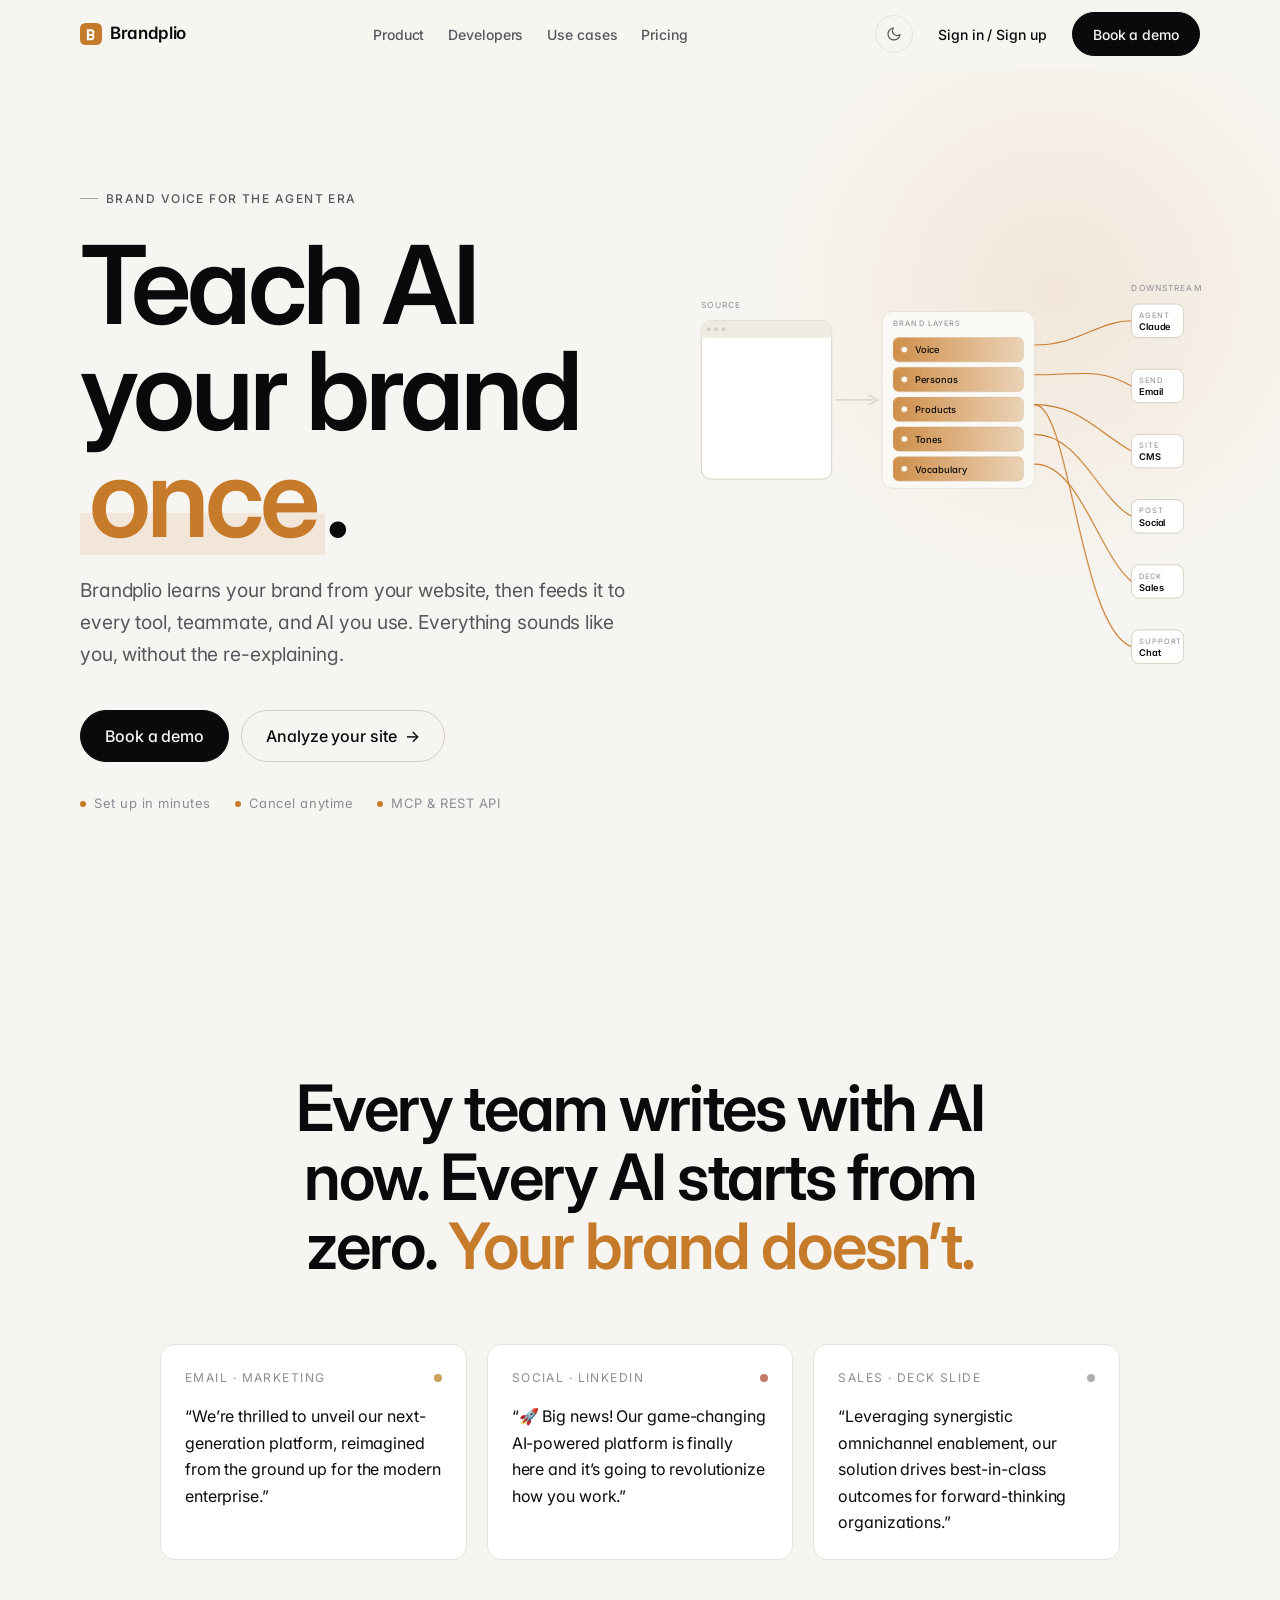
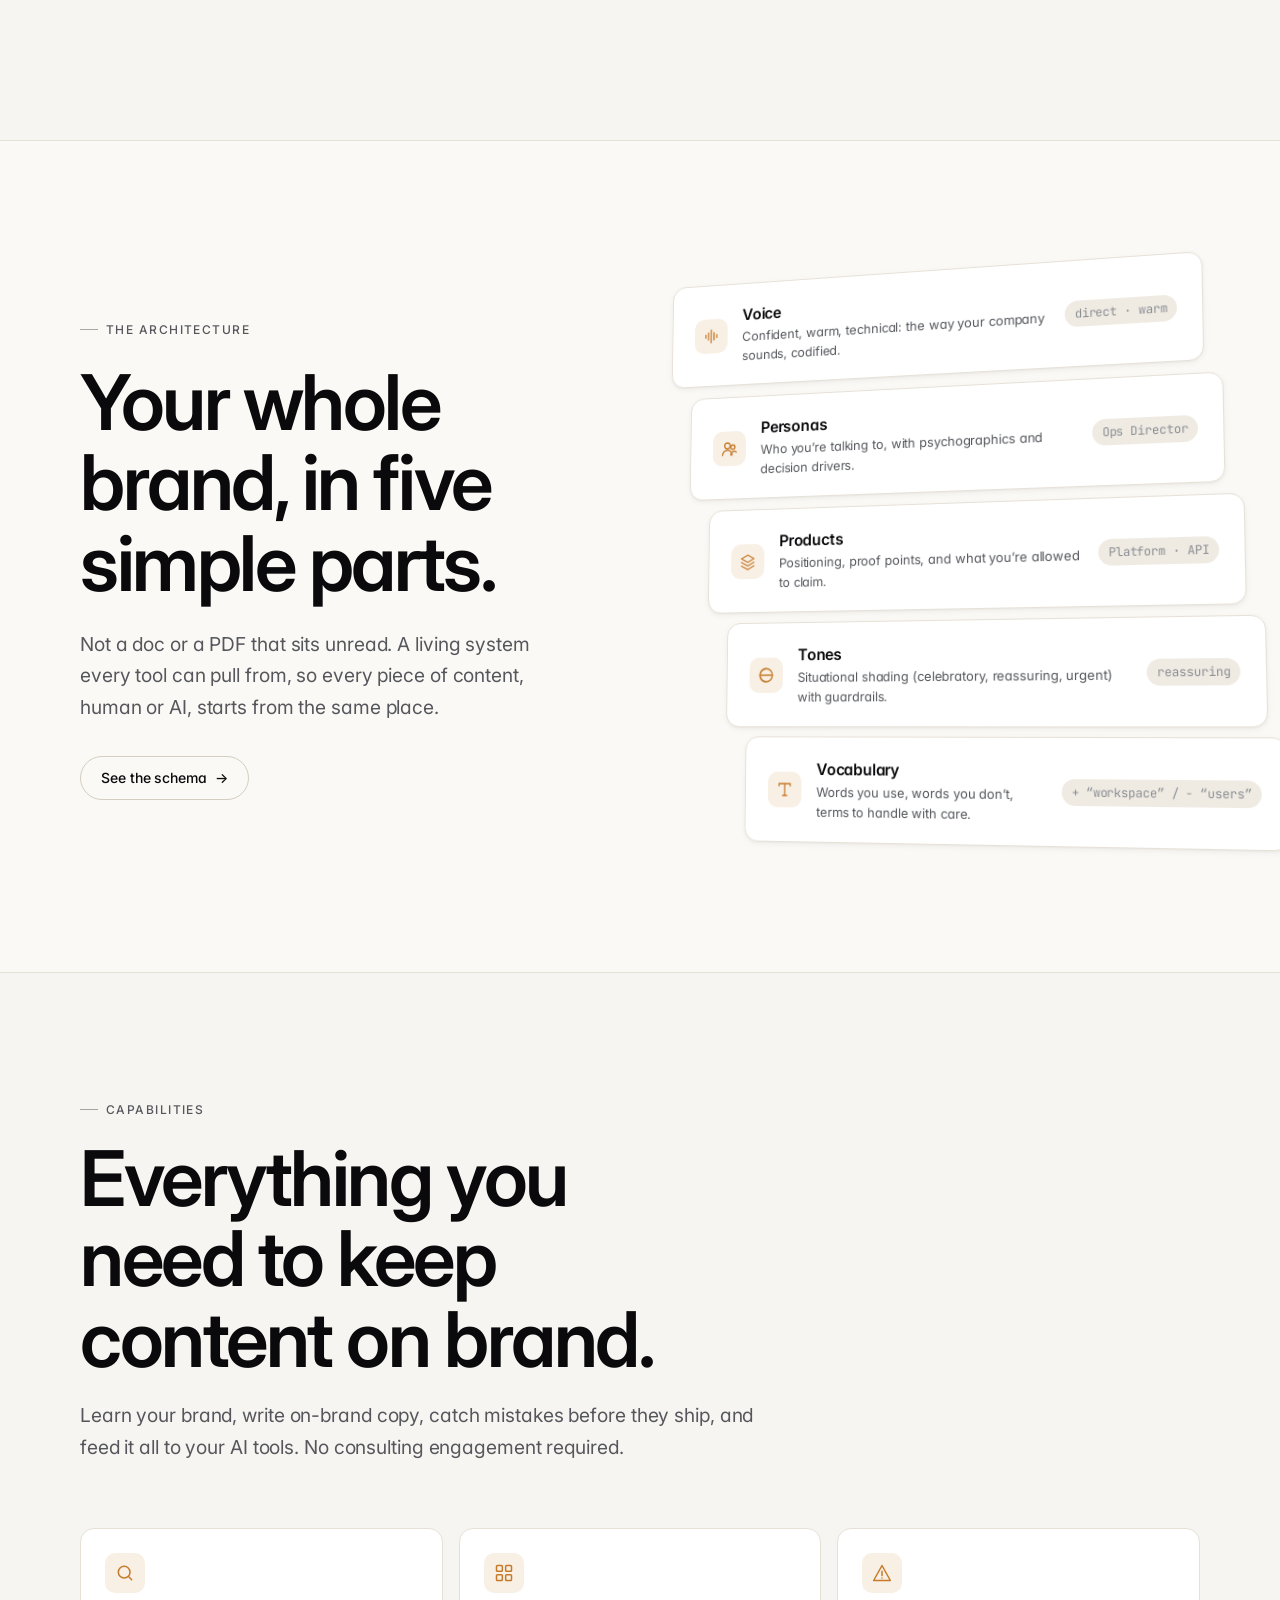
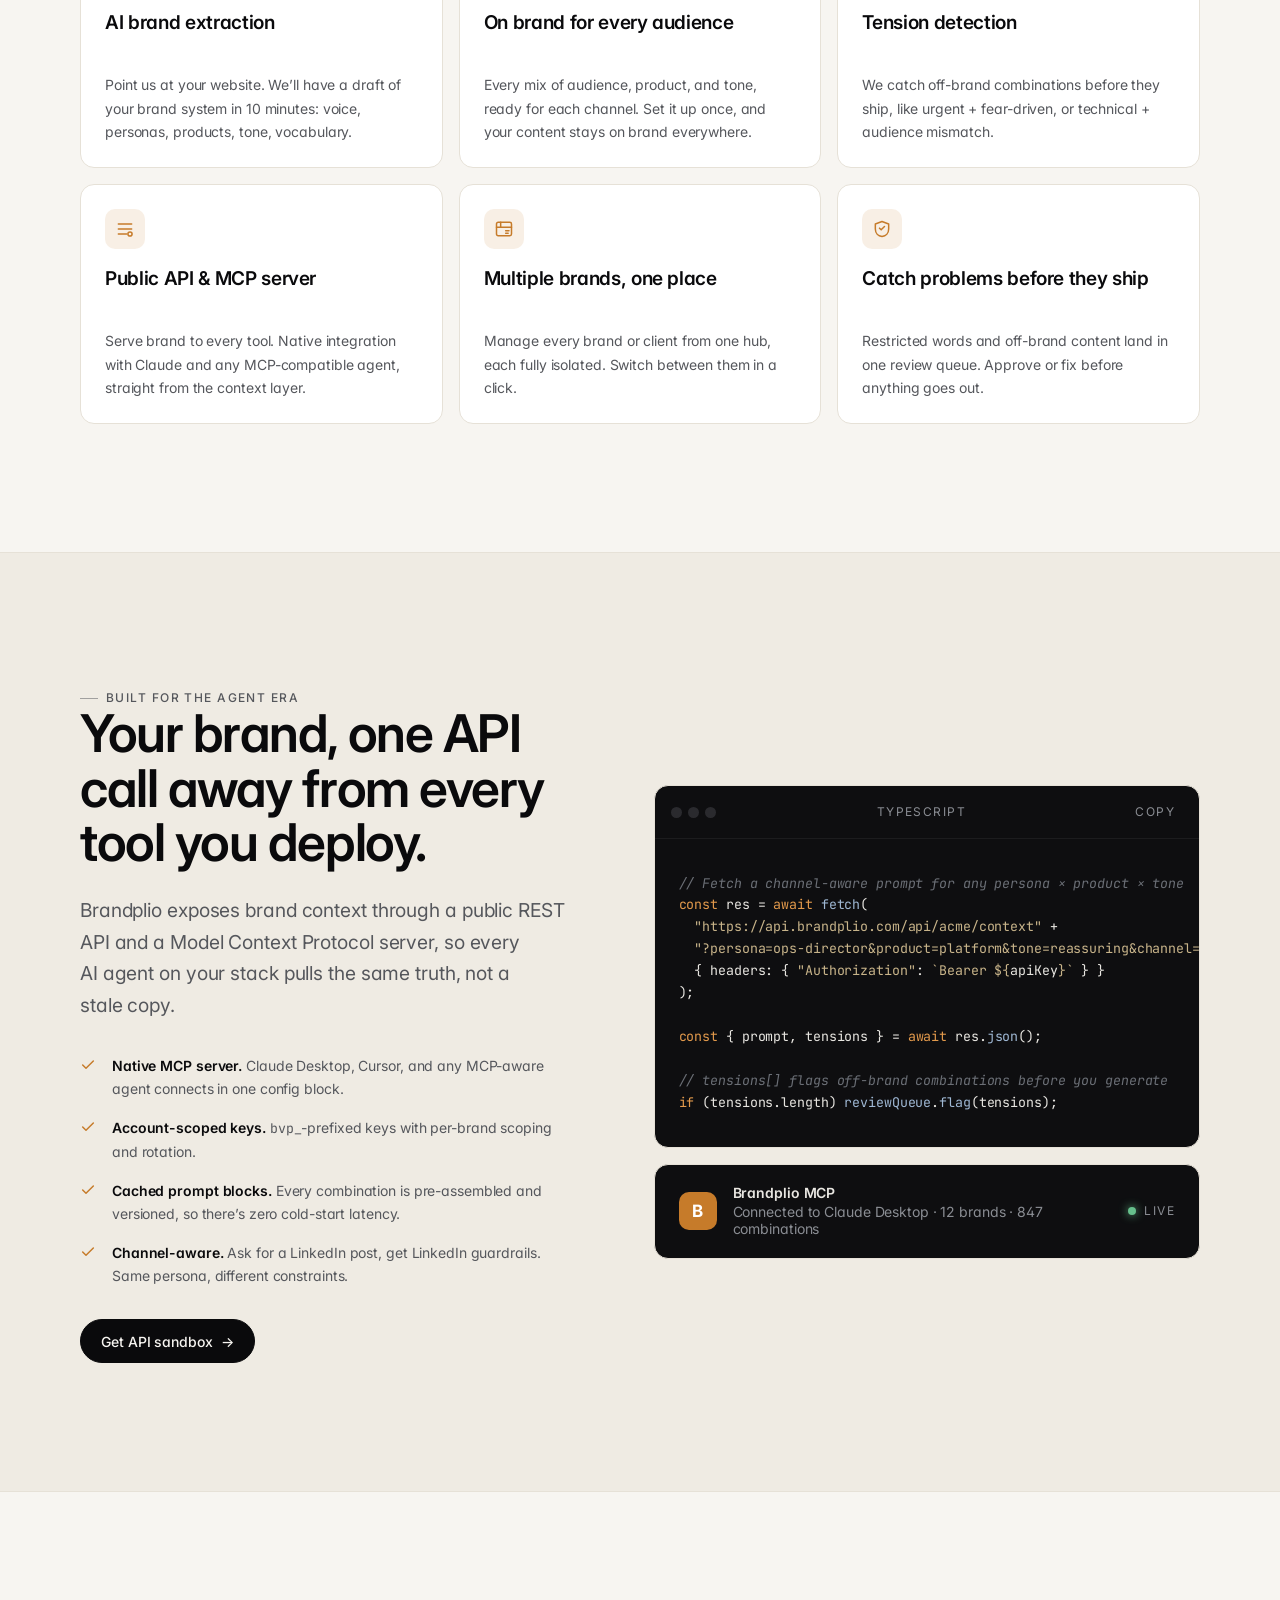
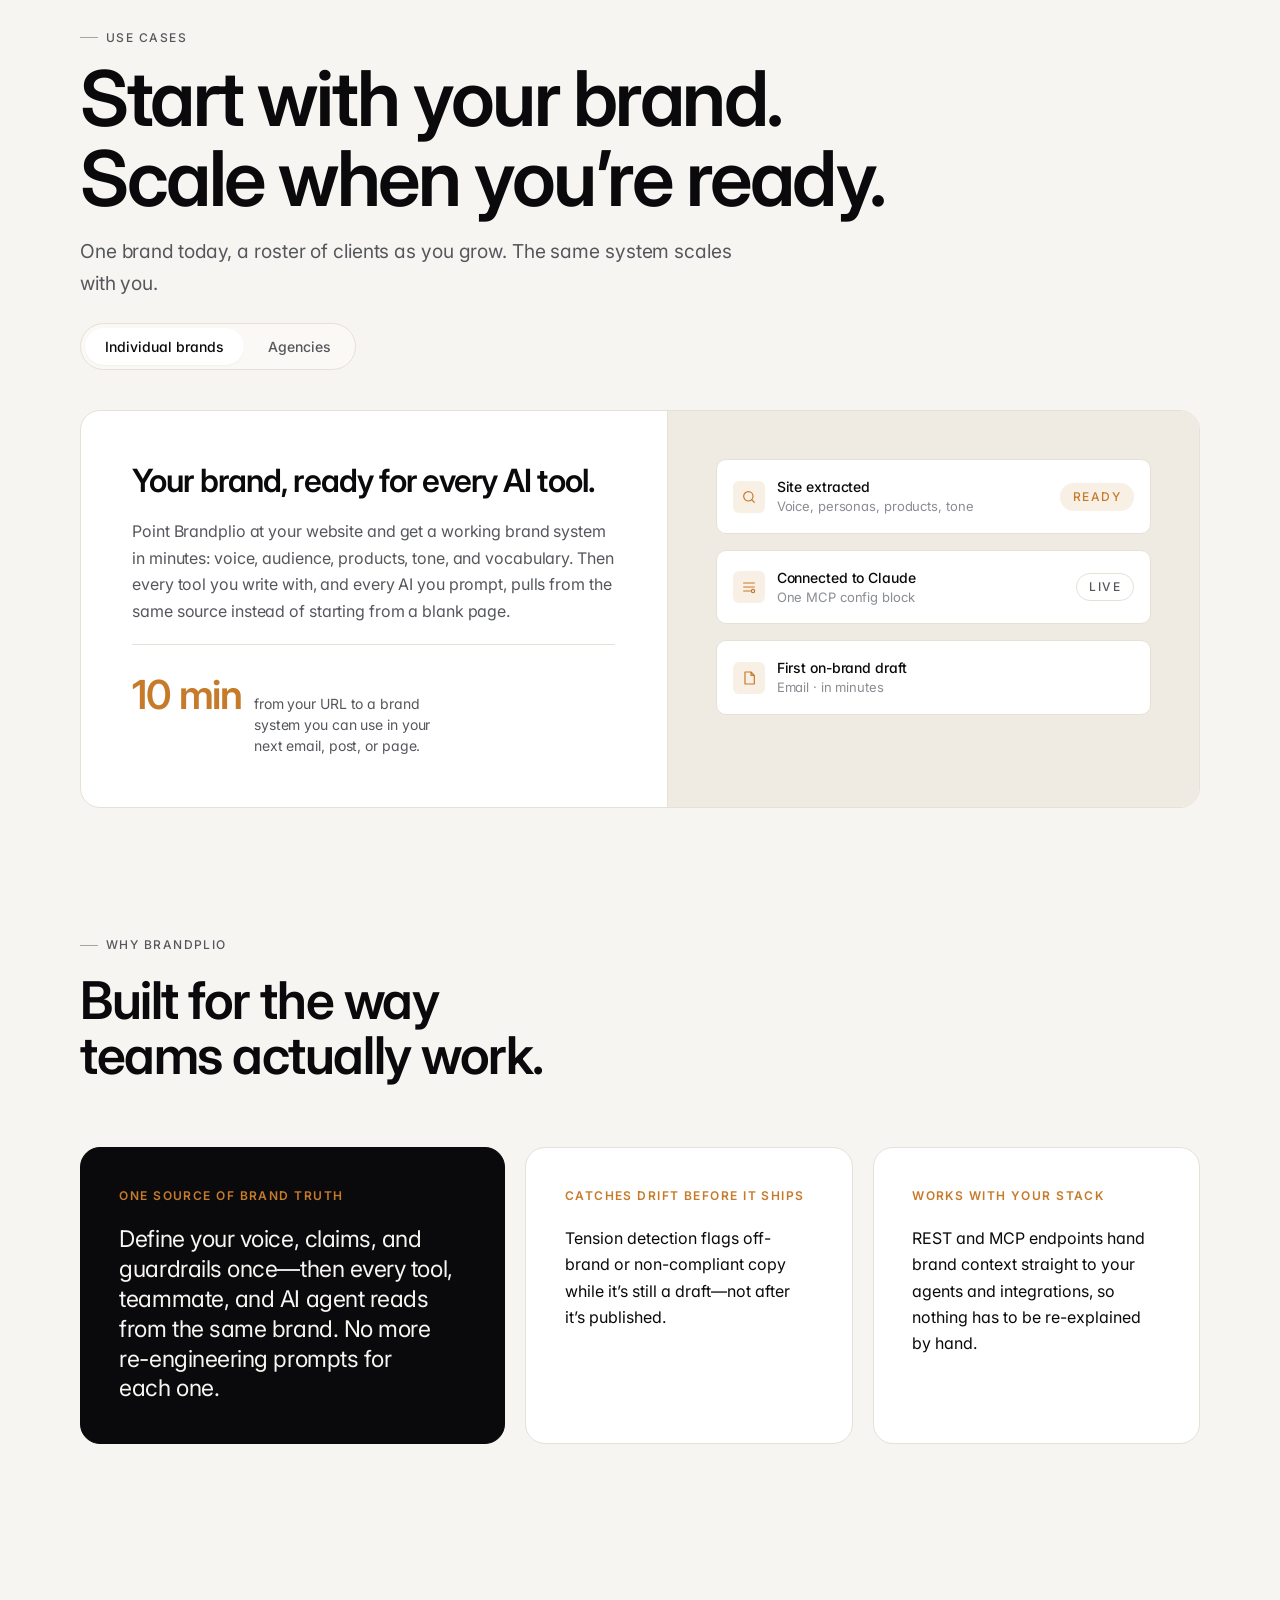
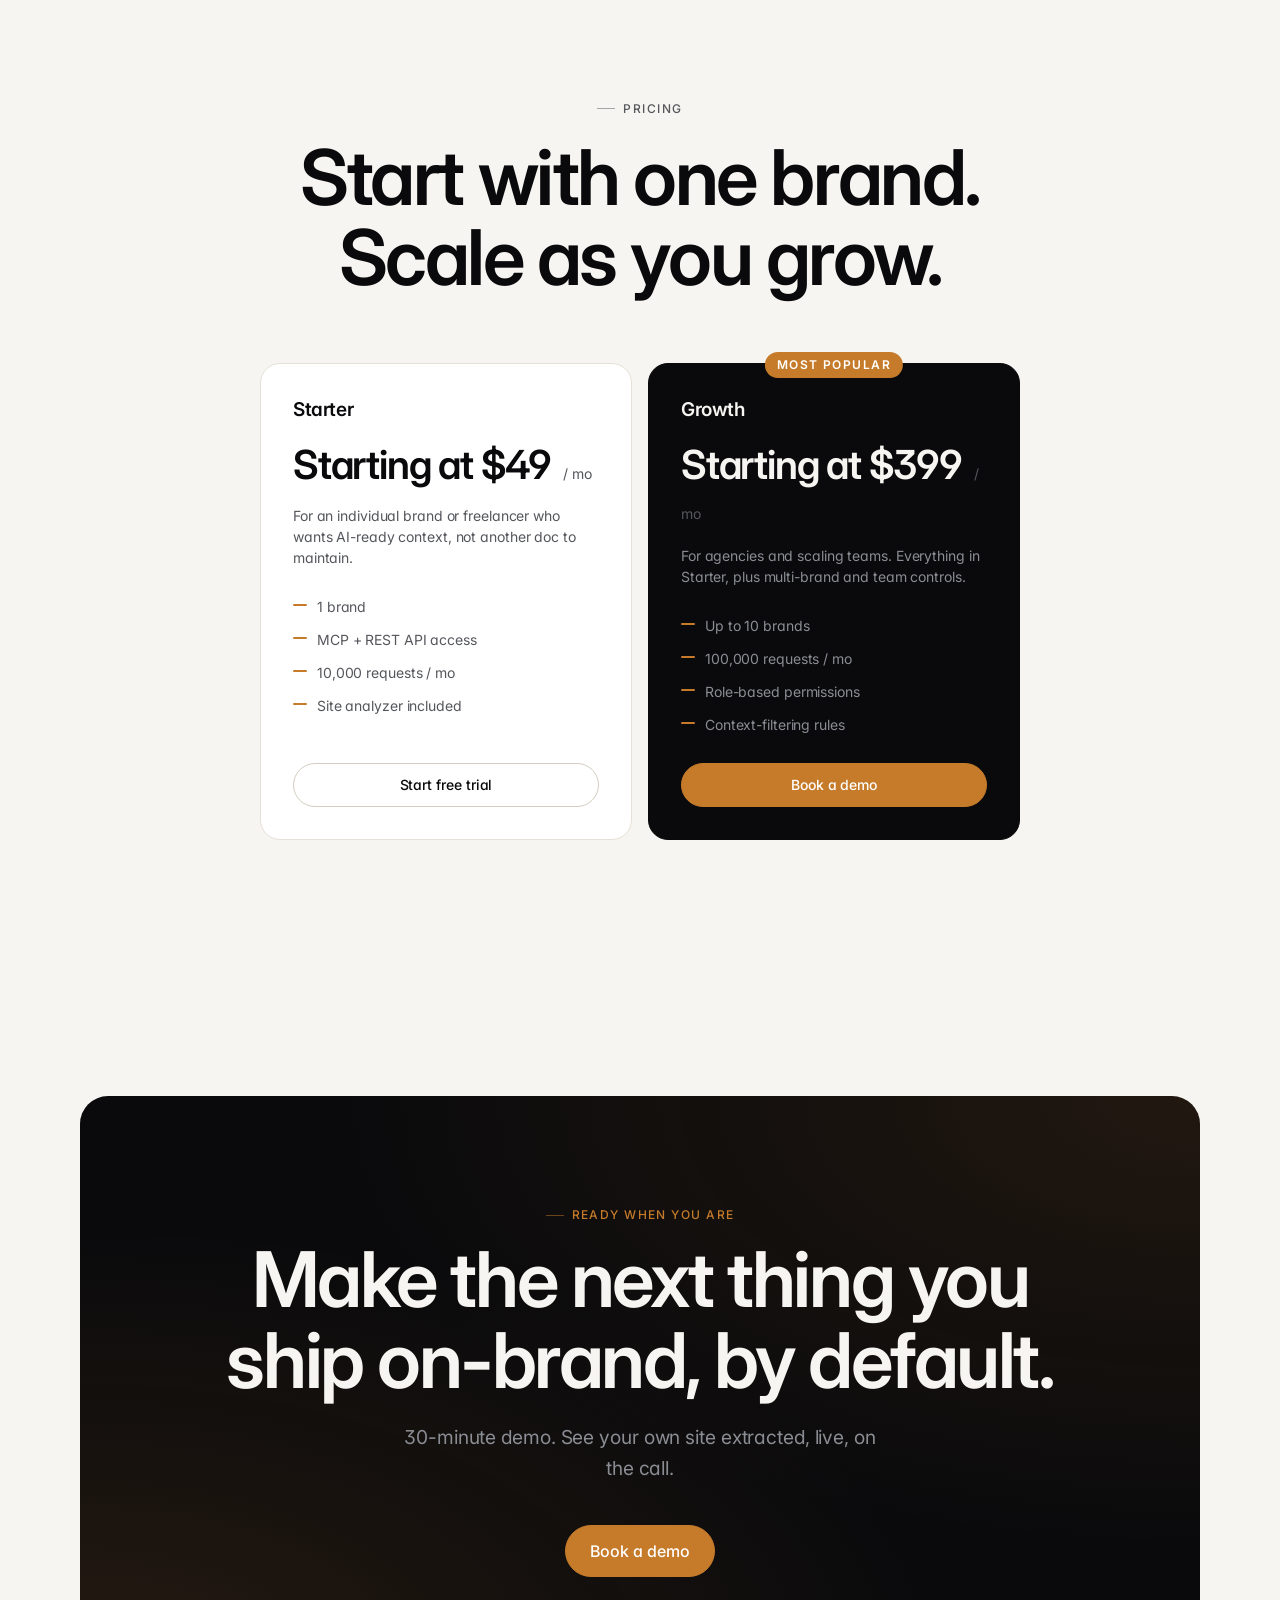
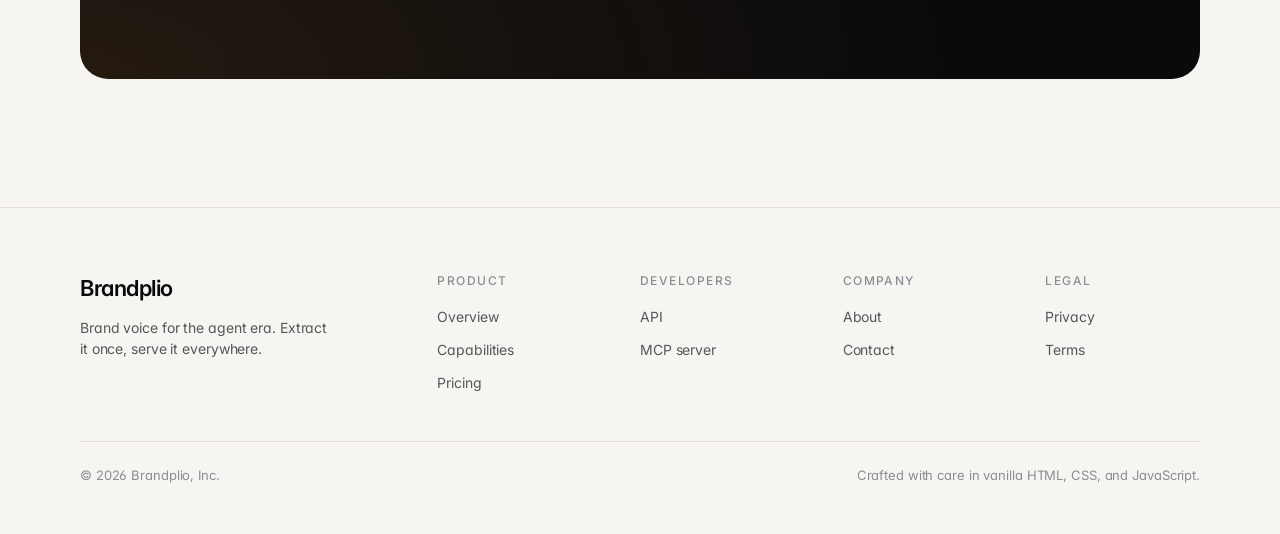
==== index.html @ ced72baa "Remove fabricated "Trusted by" logo section No real customers to show yet; drop the placeholder logo" ====
<!doctype html>
<html lang="en">
<head>
<meta charset="utf-8" />
<meta name="viewport" content="width=device-width, initial-scale=1, viewport-fit=cover" />
<meta name="color-scheme" content="light dark" />
<title>Brandplio: Teach AI your brand once.</title>
<meta name="description" content="Brandplio learns your brand from your website, then gives every tool and AI what it needs to write like you." />
<meta property="og:title" content="Brandplio: Teach AI your brand once" />
<meta property="og:description" content="Brandplio learns your brand from your website, then feeds it to every tool, teammate, and AI you use, so everything sounds like you." />
<meta property="og:type" content="website" />
<meta property="og:url" content="https://brandplio.com/" />
<meta name="twitter:card" content="summary_large_image" />
<link rel="canonical" href="https://brandplio.com/" />

<!-- Theme bootstrap — runs before first paint to avoid flash -->
<script>
  (function () {
    try {
      var t = localStorage.getItem('bp:theme');
      if (t === 'dark' || t === 'light') document.documentElement.setAttribute('data-theme', t);
    } catch (e) {}
  })();
</script>

<!-- Fonts: Inter + Inter Display + JetBrains Mono -->
<link rel="preconnect" href="https://fonts.googleapis.com" />
<link rel="preconnect" href="https://fonts.gstatic.com" crossorigin />
<link rel="stylesheet" href="https://fonts.googleapis.com/css2?family=Inter:wght@400;500;600;700&family=JetBrains+Mono:wght@400;500&display=swap" />

<link rel="stylesheet" href="styles/tokens.css" />
<link rel="stylesheet" href="styles/base.css" />
<link rel="stylesheet" href="styles/components.css" />
<link rel="stylesheet" href="styles/home.css" />

<link rel="icon" type="image/svg+xml" href="data:image/svg+xml,%3Csvg xmlns='http://www.w3.org/2000/svg' viewBox='0 0 32 32'%3E%3Crect width='32' height='32' rx='8' fill='%23C67B2A'/%3E%3Cpath d='M10 9h6.5a4.5 4.5 0 0 1 3.2 7.7A5 5 0 0 1 17 25H10V9zm3 3v4h3.2a2 2 0 1 0 0-4H13zm0 7v3h3.8a1.5 1.5 0 1 0 0-3H13z' fill='%230A0A0C'/%3E%3C/svg%3E" />
</head>

<body>

<!-- ============================= NAV ============================= -->
<header class="nav" id="nav">
  <div class="container nav__inner">
    <a href="/" class="nav__brand" aria-label="Brandplio home">
      <svg class="nav__brand-mark" viewBox="0 0 32 32" aria-hidden="true">
        <style>.bp-m-bg{fill:var(--color-accent)}.bp-m-fg{fill:var(--color-ink-on-accent)}</style>
        <rect class="bp-m-bg" width="32" height="32" rx="8" />
        <path class="bp-m-fg" d="M10 9h6.5a4.5 4.5 0 0 1 3.2 7.7A5 5 0 0 1 17 25H10V9zm3 3v4h3.2a2 2 0 1 0 0-4H13zm0 7v3h3.8a1.5 1.5 0 1 0 0-3H13z"/>
      </svg>
      Brandplio
    </a>

    <nav class="nav__links" aria-label="Primary">
      <a href="product/" class="nav__link">Product</a>
      <a href="developers/" class="nav__link">Developers</a>
      <a href="#use-cases" class="nav__link">Use cases</a>
      <a href="#pricing" class="nav__link">Pricing</a>
    </nav>

    <div class="nav__actions">
      <button class="nav__theme" type="button" id="theme-toggle" aria-label="Toggle color theme" title="Toggle theme">
        <svg class="icon-moon" viewBox="0 0 24 24" fill="none" stroke="currentColor" stroke-width="1.8" stroke-linecap="round" stroke-linejoin="round" aria-hidden="true"><path d="M21 12.8A9 9 0 1 1 11.2 3a7 7 0 0 0 9.8 9.8Z"/></svg>
        <svg class="icon-sun" viewBox="0 0 24 24" fill="none" stroke="currentColor" stroke-width="1.8" stroke-linecap="round" stroke-linejoin="round" aria-hidden="true"><circle cx="12" cy="12" r="4"/><path d="M12 2v2M12 20v2M4.93 4.93l1.41 1.41M17.66 17.66l1.41 1.41M2 12h2M20 12h2M4.93 19.07l1.41-1.41M17.66 6.34l1.41-1.41"/></svg>
      </button>
      <a href="https://app.brandplio.com/" class="btn btn--plain" target="_blank" rel="noopener">Sign in / Sign up</a>
      <a href="#demo" class="btn btn--primary">Book a demo</a>
    </div>
  </div>
</header>

<main>

  <!-- ============================= HERO ============================= -->
  <section class="hero">
    <div class="container hero__grid">
      <div class="hero__copy">
        <span class="eyebrow hero__eyebrow">Brand voice for the agent era</span>

        <h1 class="display-xl hero__headline">
          Teach AI your brand <em>once</em>.
        </h1>

        <p class="lede hero__sub">
          Brandplio learns your brand from your website, then feeds it to every
          tool, teammate, and AI you use. Everything sounds like you, without
          the re-explaining.
        </p>

        <div class="hero__actions">
          <a href="#demo" class="btn btn--primary btn--lg">Book a demo</a>
          <a href="#analyze" class="btn btn--ghost btn--lg">
            Analyze your site
            <span class="btn__arrow" aria-hidden="true">→</span>
          </a>
        </div>

        <div class="hero__assurance" role="list">
          <span role="listitem">Set up in minutes</span>
          <span role="listitem">Cancel anytime</span>
          <span role="listitem">MCP &amp; REST API</span>
        </div>
      </div>

      <div class="hero__visual" aria-hidden="true">
        <!-- Hero diagram: site scan → five layers → fan-out to tools -->
        <svg class="hero-diagram" viewBox="0 0 560 560" role="img" aria-label="Animated diagram: Brandplio scans a website, fills five brand layers, and serves them to downstream tools">
          <style>
            .hd-frame       { fill: var(--color-bg-elevated); stroke: var(--color-border-strong); stroke-width: 1; }
            .hd-chrome      { fill: var(--color-surface-sunken); }
            .hd-chrome-dot  { fill: var(--color-border-strong); }
            .hd-head        { fill: var(--color-ink); }
            .hd-line        { fill: var(--color-ink-muted); }
            .hd-hero        { fill: var(--color-surface-sunken); }
            .hd-btn         { fill: var(--color-accent); }
            .hd-btn-alt     { fill: none; stroke: var(--color-ink-muted); stroke-width: 1; }
            .hd-arrow       { stroke: var(--color-border-strong); stroke-width: 1.2; fill: none; }
            .hd-stack-bg    { fill: var(--color-surface); stroke: var(--color-border); stroke-width: 1; }
            .hd-label       { fill: var(--color-ink-subtle); font-family: var(--font-body); font-size: 8px; letter-spacing: 1.2px; text-transform: uppercase; }
            .hd-label-lg    { fill: var(--color-ink-subtle); font-family: var(--font-body); font-size: 9px; letter-spacing: 1.2px; text-transform: uppercase; }
            .hd-row-bg      { fill: var(--color-bg-elevated); stroke: var(--color-border); }
            .hd-row-text    { fill: var(--color-ink); font-family: var(--font-body); font-size: 10px; font-weight: 500; }
            .hd-dot-fill    { fill: var(--color-ink-on-accent); }
            .hd-fan         { stroke: var(--color-accent); stroke-width: 1.2; fill: none; stroke-linecap: round; }
            .hd-tool-bg     { fill: var(--color-bg-elevated); stroke: var(--color-border-strong); }
            .hd-tool-meta   { fill: var(--color-ink-subtle); font-family: var(--font-body); font-size: 8px; letter-spacing: 1px; }
            .hd-tool-name   { fill: var(--color-ink); font-family: var(--font-body); font-size: 10px; font-weight: 600; }
          </style>
          <defs>
            <linearGradient id="accentH" x1="0" y1="0" x2="1" y2="0">
              <stop offset="0" stop-color="var(--color-accent)" stop-opacity="1"/>
              <stop offset="1" stop-color="var(--color-accent)" stop-opacity="0.4"/>
            </linearGradient>
            <filter id="softGlow" x="-20%" y="-20%" width="140%" height="140%">
              <feGaussianBlur stdDeviation="4" result="blur"/>
              <feMerge><feMergeNode in="blur"/><feMergeNode in="SourceGraphic"/></feMerge>
            </filter>
          </defs>

          <!-- Labels -->
          <text class="hd-label-lg" x="24" y="76">SOURCE</text>
          <text class="hd-label-lg" x="486" y="58">DOWNSTREAM</text>

          <!-- —— Website frame (left) —— -->
          <g class="site" transform="translate(24 90)">
            <rect class="hd-frame" x="0" y="0" width="140" height="170" rx="10"/>
            <rect class="hd-chrome" x="0" y="0" width="140" height="18" rx="10"/>
            <rect class="hd-chrome" x="0" y="9" width="140" height="9"/>
            <circle class="hd-chrome-dot" cx="8"  cy="9" r="2"/>
            <circle class="hd-chrome-dot" cx="16" cy="9" r="2"/>
            <circle class="hd-chrome-dot" cx="24" cy="9" r="2"/>

            <g class="site-content">
              <rect class="hd-head" x="12" y="30"  width="60"  height="6" rx="2"/>
              <rect class="hd-line" x="12" y="42"  width="90"  height="4" rx="2"/>
              <rect class="hd-line" x="12" y="50"  width="76"  height="4" rx="2"/>
              <rect class="hd-hero" x="12" y="68"  width="116" height="26" rx="4"/>
              <rect class="hd-line" x="12" y="100" width="54"  height="4" rx="2"/>
              <rect class="hd-line" x="12" y="108" width="86"  height="4" rx="2"/>
              <rect class="hd-line" x="12" y="116" width="70"  height="4" rx="2"/>
              <rect class="hd-btn"     x="12" y="134" width="42" height="16" rx="8" opacity="0.85"/>
              <rect class="hd-btn-alt" x="60" y="134" width="40" height="16" rx="8"/>
            </g>

            <!-- scanning line -->
            <rect class="scan-line" x="0" y="18" width="140" height="2" fill="url(#accentH)" filter="url(#softGlow)"/>
          </g>

          <!-- Arrow site → layers -->
          <path class="hd-arrow" d="M168 175 L210 175"/>
          <path class="hd-arrow" d="M204 170 L214 175 L204 180" stroke-linecap="round" stroke-linejoin="round"/>

          <!-- —— Five layers —— -->
          <g class="layers-stack" transform="translate(218 90)">
            <rect class="hd-stack-bg" x="0" y="-10" width="164" height="190" rx="12"/>
            <text class="hd-label" x="12" y="6">BRAND LAYERS</text>

            <g transform="translate(12 18)">
              <g class="layer-row">
                <rect class="hd-row-bg" x="0" y="0" width="140" height="26" rx="6"/>
                <rect class="layer-bar" x="0" y="0" width="140" height="26" rx="6" fill="url(#accentH)" opacity="0.85"/>
                <circle class="layer-dot hd-dot-fill" cx="12" cy="13" r="3"/>
                <text class="hd-row-text" x="24" y="17">Voice</text>
              </g>
              <g class="layer-row" transform="translate(0 32)">
                <rect class="hd-row-bg" x="0" y="0" width="140" height="26" rx="6"/>
                <rect class="layer-bar" x="0" y="0" width="140" height="26" rx="6" fill="url(#accentH)" opacity="0.85"/>
                <circle class="layer-dot hd-dot-fill" cx="12" cy="13" r="3"/>
                <text class="hd-row-text" x="24" y="17">Personas</text>
              </g>
              <g class="layer-row" transform="translate(0 64)">
                <rect class="hd-row-bg" x="0" y="0" width="140" height="26" rx="6"/>
                <rect class="layer-bar" x="0" y="0" width="140" height="26" rx="6" fill="url(#accentH)" opacity="0.85"/>
                <circle class="layer-dot hd-dot-fill" cx="12" cy="13" r="3"/>
                <text class="hd-row-text" x="24" y="17">Products</text>
              </g>
              <g class="layer-row" transform="translate(0 96)">
                <rect class="hd-row-bg" x="0" y="0" width="140" height="26" rx="6"/>
                <rect class="layer-bar" x="0" y="0" width="140" height="26" rx="6" fill="url(#accentH)" opacity="0.85"/>
                <circle class="layer-dot hd-dot-fill" cx="12" cy="13" r="3"/>
                <text class="hd-row-text" x="24" y="17">Tones</text>
              </g>
              <g class="layer-row" transform="translate(0 128)">
                <rect class="hd-row-bg" x="0" y="0" width="140" height="26" rx="6"/>
                <rect class="layer-bar" x="0" y="0" width="140" height="26" rx="6" fill="url(#accentH)" opacity="0.85"/>
                <circle class="layer-dot hd-dot-fill" cx="12" cy="13" r="3"/>
                <text class="hd-row-text" x="24" y="17">Vocabulary</text>
              </g>
            </g>
          </g>

          <!-- Fan-out lines (stagger via --i) -->
          <path class="fan-line hd-fan" style="--i: 0" d="M382 116 C 430 116, 450  90, 486  90"/>
          <path class="fan-line hd-fan" style="--i: 1" d="M382 148 C 430 148, 450 140, 486 160"/>
          <path class="fan-line hd-fan" style="--i: 2" d="M382 180 C 430 180, 450 210, 486 230"/>
          <path class="fan-line hd-fan" style="--i: 3" d="M382 212 C 430 212, 450 280, 486 300"/>
          <path class="fan-line hd-fan" style="--i: 4" d="M382 244 C 430 244, 450 340, 486 370"/>
          <path class="fan-line hd-fan" style="--i: 5" d="M382 180 C 420 180, 430 420, 486 440"/>

          <!-- Tool nodes (stagger via --i) -->
          <g class="tool-node" style="--i: 0" transform="translate(486 72)">
            <rect class="hd-tool-bg" x="0" y="0" width="56" height="36" rx="8"/>
            <text class="hd-tool-meta" x="8" y="15">AGENT</text>
            <text class="hd-tool-name" x="8" y="28">Claude</text>
          </g>
          <g class="tool-node" style="--i: 1" transform="translate(486 142)">
            <rect class="hd-tool-bg" x="0" y="0" width="56" height="36" rx="8"/>
            <text class="hd-tool-meta" x="8" y="15">SEND</text>
            <text class="hd-tool-name" x="8" y="28">Email</text>
          </g>
          <g class="tool-node" style="--i: 2" transform="translate(486 212)">
            <rect class="hd-tool-bg" x="0" y="0" width="56" height="36" rx="8"/>
            <text class="hd-tool-meta" x="8" y="15">SITE</text>
            <text class="hd-tool-name" x="8" y="28">CMS</text>
          </g>
          <g class="tool-node" style="--i: 3" transform="translate(486 282)">
            <rect class="hd-tool-bg" x="0" y="0" width="56" height="36" rx="8"/>
            <text class="hd-tool-meta" x="8" y="15">POST</text>
            <text class="hd-tool-name" x="8" y="28">Social</text>
          </g>
          <g class="tool-node" style="--i: 4" transform="translate(486 352)">
            <rect class="hd-tool-bg" x="0" y="0" width="56" height="36" rx="8"/>
            <text class="hd-tool-meta" x="8" y="15">DECK</text>
            <text class="hd-tool-name" x="8" y="28">Sales</text>
          </g>
          <g class="tool-node" style="--i: 5" transform="translate(486 422)">
            <rect class="hd-tool-bg" x="0" y="0" width="56" height="36" rx="8"/>
            <text class="hd-tool-meta" x="8" y="15">SUPPORT</text>
            <text class="hd-tool-name" x="8" y="28">Chat</text>
          </g>
        </svg>
      </div>
    </div>
  </section>

  <!-- ============================= PROBLEM ============================= -->
  <section class="problem">
    <div class="container">
      <h2 class="problem__quote">
        Every team writes with AI now. Every AI starts from zero.
        <span class="keep">Your brand doesn&rsquo;t.</span>
      </h2>

      <div class="problem__contrast">
        <div class="voice-card" data-tone="email">
          <div class="voice-card__channel">Email · marketing</div>
          <p class="voice-card__text">
            &ldquo;We&rsquo;re thrilled to unveil our next-generation platform,
            reimagined from the ground up for the modern enterprise.&rdquo;
          </p>
        </div>
        <div class="voice-card" data-tone="social">
          <div class="voice-card__channel">Social · LinkedIn</div>
          <p class="voice-card__text">
            &ldquo;🚀 Big news! Our game-changing AI-powered platform is finally
            here and it&rsquo;s going to revolutionize how you work.&rdquo;
          </p>
        </div>
        <div class="voice-card" data-tone="sales">
          <div class="voice-card__channel">Sales · deck slide</div>
          <p class="voice-card__text">
            &ldquo;Leveraging synergistic omnichannel enablement, our solution
            drives best-in-class outcomes for forward-thinking organizations.&rdquo;
          </p>
        </div>
      </div>
    </div>
  </section>

  <!-- ============================= FIVE LAYERS ============================= -->
  <section class="layers section" id="product">
    <div class="container layers__grid">
      <div>
        <span class="eyebrow" style="margin-bottom: var(--space-6); display:inline-flex;">The architecture</span>
        <h2 class="display-lg" style="margin-bottom: var(--space-6);">
          Your whole brand, in five simple parts.
        </h2>
        <p class="lede">
          Not a doc or a PDF that sits unread. A living system every tool can
          pull from, so every piece of content, human or AI, starts from the
          same place.
        </p>
        <div style="margin-top: var(--space-8); display:flex; gap: var(--space-3);">
          <a href="#" class="btn btn--ghost">See the schema<span class="btn__arrow" aria-hidden="true">→</span></a>
        </div>
      </div>

      <div class="layers__diagram" aria-hidden="false">

        <article class="layer">
          <div class="layer__icon">
            <svg viewBox="0 0 24 24" fill="none" stroke="currentColor" stroke-width="1.8" stroke-linecap="round" stroke-linejoin="round" aria-hidden="true"><path d="M12 3v18M8 7v10M4 10v4M16 7v10M20 10v4"/></svg>
          </div>
          <div class="layer__body">
            <div class="layer__name">Voice</div>
            <div class="layer__desc">Confident, warm, technical: the way your company sounds, codified.</div>
          </div>
          <div class="layer__example">direct · warm</div>
        </article>

        <article class="layer">
          <div class="layer__icon">
            <svg viewBox="0 0 24 24" fill="none" stroke="currentColor" stroke-width="1.8" stroke-linecap="round" stroke-linejoin="round" aria-hidden="true"><circle cx="9" cy="8" r="4"/><circle cx="17" cy="10" r="3"/><path d="M2 21a7 7 0 0 1 14 0M14 21a5 5 0 0 1 8-4"/></svg>
          </div>
          <div class="layer__body">
            <div class="layer__name">Personas</div>
            <div class="layer__desc">Who you&rsquo;re talking to, with psychographics and decision drivers.</div>
          </div>
          <div class="layer__example">Ops Director</div>
        </article>

        <article class="layer">
          <div class="layer__icon">
            <svg viewBox="0 0 24 24" fill="none" stroke="currentColor" stroke-width="1.8" stroke-linecap="round" stroke-linejoin="round" aria-hidden="true"><path d="M3 8l9-5 9 5-9 5-9-5z"/><path d="M3 13l9 5 9-5M3 18l9 5 9-5"/></svg>
          </div>
          <div class="layer__body">
            <div class="layer__name">Products</div>
            <div class="layer__desc">Positioning, proof points, and what you&rsquo;re allowed to claim.</div>
          </div>
          <div class="layer__example">Platform · API</div>
        </article>

        <article class="layer">
          <div class="layer__icon">
            <svg viewBox="0 0 24 24" fill="none" stroke="currentColor" stroke-width="1.8" stroke-linecap="round" stroke-linejoin="round" aria-hidden="true"><circle cx="12" cy="12" r="9"/><path d="M12 3a9 9 0 0 0 0 18M3 12h18"/></svg>
          </div>
          <div class="layer__body">
            <div class="layer__name">Tones</div>
            <div class="layer__desc">Situational shading (celebratory, reassuring, urgent) with guardrails.</div>
          </div>
          <div class="layer__example">reassuring</div>
        </article>

        <article class="layer">
          <div class="layer__icon">
            <svg viewBox="0 0 24 24" fill="none" stroke="currentColor" stroke-width="1.8" stroke-linecap="round" stroke-linejoin="round" aria-hidden="true"><path d="M4 7V4h16v3M9 20h6M12 4v16"/></svg>
          </div>
          <div class="layer__body">
            <div class="layer__name">Vocabulary</div>
            <div class="layer__desc">Words you use, words you don&rsquo;t, terms to handle with care.</div>
          </div>
          <div class="layer__example">+ &ldquo;workspace&rdquo; / &minus; &ldquo;users&rdquo;</div>
        </article>

      </div>
    </div>
  </section>

  <!-- ============================= CAPABILITIES ============================= -->
  <section class="section" id="capabilities">
    <div class="container">
      <div class="section-head">
        <span class="eyebrow">Capabilities</span>
        <h2 class="display-lg">Everything you need to keep content on brand.</h2>
        <p class="lede">Learn your brand, write on-brand copy, catch mistakes before they ship, and feed it all to your AI tools. No consulting engagement required.</p>
      </div>

      <div class="caps__grid">

        <article class="cap">
          <div class="cap__icon">
            <svg viewBox="0 0 24 24" fill="none" stroke="currentColor" stroke-width="1.8" stroke-linecap="round" stroke-linejoin="round" aria-hidden="true"><circle cx="11" cy="11" r="7"/><path d="m20 20-3.5-3.5"/></svg>
          </div>
          <h3 class="cap__name">AI brand extraction</h3>
          <p class="cap__desc">Point us at your website. We&rsquo;ll have a draft of your brand system in 10 minutes: voice, personas, products, tone, vocabulary.</p>
        </article>

        <article class="cap">
          <div class="cap__icon">
            <svg viewBox="0 0 24 24" fill="none" stroke="currentColor" stroke-width="1.8" stroke-linecap="round" stroke-linejoin="round" aria-hidden="true"><rect x="3" y="3" width="7" height="7" rx="1"/><rect x="14" y="3" width="7" height="7" rx="1"/><rect x="3" y="14" width="7" height="7" rx="1"/><rect x="14" y="14" width="7" height="7" rx="1"/></svg>
          </div>
          <h3 class="cap__name">On brand for every audience</h3>
          <p class="cap__desc">Every mix of audience, product, and tone, ready for each channel. Set it up once, and your content stays on brand everywhere.</p>
        </article>

        <article class="cap">
          <div class="cap__icon">
            <svg viewBox="0 0 24 24" fill="none" stroke="currentColor" stroke-width="1.8" stroke-linecap="round" stroke-linejoin="round" aria-hidden="true"><path d="M12 3 2 21h20L12 3z"/><path d="M12 10v5M12 18h.01"/></svg>
          </div>
          <h3 class="cap__name">Tension detection</h3>
          <p class="cap__desc">We catch off-brand combinations before they ship, like urgent + fear-driven, or technical + audience mismatch.</p>
        </article>

        <article class="cap">
          <div class="cap__icon">
            <svg viewBox="0 0 24 24" fill="none" stroke="currentColor" stroke-width="1.8" stroke-linecap="round" stroke-linejoin="round" aria-hidden="true"><path d="M4 6h16M4 12h16M4 18h10"/><circle cx="18" cy="18" r="2.5"/></svg>
          </div>
          <h3 class="cap__name">Public API &amp; MCP server</h3>
          <p class="cap__desc">Serve brand to every tool. Native integration with Claude and any MCP-compatible agent, straight from the context layer.</p>
        </article>

        <article class="cap">
          <div class="cap__icon">
            <svg viewBox="0 0 24 24" fill="none" stroke="currentColor" stroke-width="1.8" stroke-linecap="round" stroke-linejoin="round" aria-hidden="true"><rect x="3" y="4" width="18" height="16" rx="2"/><path d="M3 10h18M8 4v6M14 14h4M14 17h3"/></svg>
          </div>
          <h3 class="cap__name">Multiple brands, one place</h3>
          <p class="cap__desc">Manage every brand or client from one hub, each fully isolated. Switch between them in a click.</p>
        </article>

        <article class="cap">
          <div class="cap__icon">
            <svg viewBox="0 0 24 24" fill="none" stroke="currentColor" stroke-width="1.8" stroke-linecap="round" stroke-linejoin="round" aria-hidden="true"><path d="M9 11l2 2 4-4"/><path d="M12 3l8 3v6c0 5-3.5 8.5-8 9-4.5-.5-8-4-8-9V6l8-3z"/></svg>
          </div>
          <h3 class="cap__name">Catch problems before they ship</h3>
          <p class="cap__desc">Restricted words and off-brand content land in one review queue. Approve or fix before anything goes out.</p>
        </article>

      </div>
    </div>
  </section>

  <!-- ============================= DEVELOPER SECTION ============================= -->
  <section class="devband section" id="developers">
    <div class="container devband__grid">
      <div class="devband__text">
        <span class="eyebrow">Built for the agent era</span>
        <h2 class="display-md">Your brand, one API call away from every tool you deploy.</h2>
        <p class="lede">
          Brandplio exposes brand context through a public REST API and a
          Model Context Protocol server, so every AI agent on your stack
          pulls the same truth, not a stale copy.
        </p>

        <ul class="dev-feat">
          <li>
            <svg viewBox="0 0 24 24" fill="none" stroke="currentColor" stroke-width="2.2" stroke-linecap="round" stroke-linejoin="round" aria-hidden="true"><path d="M20 6 9 17l-5-5"/></svg>
            <span><b>Native MCP server.</b> Claude Desktop, Cursor, and any MCP-aware agent connects in one config block.</span>
          </li>
          <li>
            <svg viewBox="0 0 24 24" fill="none" stroke="currentColor" stroke-width="2.2" stroke-linecap="round" stroke-linejoin="round" aria-hidden="true"><path d="M20 6 9 17l-5-5"/></svg>
            <span><b>Account-scoped keys.</b> <code>bvp_</code>-prefixed keys with per-brand scoping and rotation.</span>
          </li>
          <li>
            <svg viewBox="0 0 24 24" fill="none" stroke="currentColor" stroke-width="2.2" stroke-linecap="round" stroke-linejoin="round" aria-hidden="true"><path d="M20 6 9 17l-5-5"/></svg>
            <span><b>Cached prompt blocks.</b> Every combination is pre-assembled and versioned, so there&rsquo;s zero cold-start latency.</span>
          </li>
          <li>
            <svg viewBox="0 0 24 24" fill="none" stroke="currentColor" stroke-width="2.2" stroke-linecap="round" stroke-linejoin="round" aria-hidden="true"><path d="M20 6 9 17l-5-5"/></svg>
            <span><b>Channel-aware.</b> Ask for a LinkedIn post, get LinkedIn guardrails. Same persona, different constraints.</span>
          </li>
        </ul>

        <div style="display:flex; gap: var(--space-3); flex-wrap: wrap;">
          <a href="#" class="btn btn--primary">Get API sandbox<span class="btn__arrow" aria-hidden="true">→</span></a>
        </div>
      </div>

      <div class="devband__stack">

        <div class="code" role="figure" aria-label="API request example">
          <div class="code__head">
            <div class="code__lights" aria-hidden="true"><span></span><span></span><span></span></div>
            <span>TypeScript</span>
            <button class="code__copy" type="button" data-copy>Copy</button>
          </div>
<pre class="code__body"><span class="tok-comment">// Fetch a channel-aware prompt for any persona × product × tone</span>
<span class="tok-kw">const</span> res = <span class="tok-kw">await</span> <span class="tok-fn">fetch</span>(
  <span class="tok-str">"https://api.brandplio.com/api/acme/context"</span> +
  <span class="tok-str">"?persona=ops-director&amp;product=platform&amp;tone=reassuring&amp;channel=email"</span>,
  { headers: { <span class="tok-str">"Authorization"</span>: <span class="tok-str">`Bearer ${</span>apiKey<span class="tok-str">}`</span> } }
);

<span class="tok-kw">const</span> { prompt, tensions } = <span class="tok-kw">await</span> res.<span class="tok-fn">json</span>();

<span class="tok-comment">// tensions[] flags off-brand combinations before you generate</span>
<span class="tok-kw">if</span> (tensions.length) <span class="tok-fn">reviewQueue</span>.<span class="tok-fn">flag</span>(tensions);
</pre>
        </div>

        <div class="mcp-panel" aria-label="Claude Desktop MCP connection">
          <div class="mcp-panel__logo">B</div>
          <div class="mcp-panel__text">
            <b>Brandplio MCP</b>
            <span>Connected to Claude Desktop · 12 brands · 847 combinations</span>
          </div>
          <div class="mcp-panel__status">live</div>
        </div>
      </div>
    </div>
  </section>

  <!-- ============================= USE CASES ============================= -->
  <section class="section" id="use-cases">
    <div class="container">
      <div class="cases__head">
        <div>
          <span class="eyebrow">Use cases</span>
          <h2 class="display-lg" style="margin-top: var(--space-3);">Start with your brand. Scale when you&rsquo;re ready.</h2>
          <p class="lede" style="margin-top: var(--space-4);">One brand today, a roster of clients as you grow. The same system scales with you.</p>
        </div>
        <div class="tabs" role="tablist" aria-label="Use cases">
          <button class="tab" role="tab" aria-selected="true"  data-case="ind">Individual brands</button>
          <button class="tab" role="tab" aria-selected="false" data-case="agn">Agencies</button>
        </div>
      </div>

      <article class="case-panel" data-panel="ind" data-active="true" role="tabpanel">
        <div class="case-panel__body">
          <h3 class="case-panel__title">Your brand, ready for every AI tool.</h3>
          <p class="case-panel__copy">
            Point Brandplio at your website and get a working brand system in
            minutes: voice, audience, products, tone, and vocabulary. Then every
            tool you write with, and every AI you prompt, pulls from the same
            source instead of starting from a blank page.
          </p>
          <div class="case-panel__metric">
            <strong>10 min</strong>
            <span>from your URL to a brand system you can use in your next email, post, or page.</span>
          </div>
        </div>
        <aside class="case-panel__aside">
          <div class="aside-card">
            <div class="aside-card__icon">
              <svg viewBox="0 0 24 24" fill="none" stroke="currentColor" stroke-width="1.8" stroke-linecap="round" stroke-linejoin="round" aria-hidden="true"><circle cx="11" cy="11" r="7"/><path d="m20 20-3.5-3.5"/></svg>
            </div>
            <div>
              <div class="aside-card__title">Site extracted</div>
              <div class="aside-card__meta">Voice, personas, products, tone</div>
            </div>
            <span class="tag">Ready</span>
          </div>
          <div class="aside-card">
            <div class="aside-card__icon">
              <svg viewBox="0 0 24 24" fill="none" stroke="currentColor" stroke-width="1.8" stroke-linecap="round" stroke-linejoin="round" aria-hidden="true"><path d="M4 6h16M4 12h16M4 18h10"/><circle cx="18" cy="18" r="2.5"/></svg>
            </div>
            <div>
              <div class="aside-card__title">Connected to Claude</div>
              <div class="aside-card__meta">One MCP config block</div>
            </div>
            <span class="tag tag--ghost">Live</span>
          </div>
          <div class="aside-card">
            <div class="aside-card__icon">
              <svg viewBox="0 0 24 24" fill="none" stroke="currentColor" stroke-width="1.8" stroke-linecap="round" stroke-linejoin="round" aria-hidden="true"><path d="M6 3h9l5 5v13H6zM15 3v5h5"/></svg>
            </div>
            <div>
              <div class="aside-card__title">First on-brand draft</div>
              <div class="aside-card__meta">Email · in minutes</div>
            </div>
          </div>
        </aside>
      </article>

      <article class="case-panel" data-panel="agn" role="tabpanel">
        <div class="case-panel__body">
          <h3 class="case-panel__title">The brand system, productized.</h3>
          <p class="case-panel__copy">
            Agencies use Brandplio to turn strategy engagements into a living,
            API-accessible brand asset. Deliver the context layer, not just the
            deck. Clients stay on brand long after the invoice clears.
          </p>
          <div class="case-panel__metric">
            <strong>+38%</strong>
            <span>retainer uplift among agency partners who ship Brandplio as a deliverable.</span>
          </div>
        </div>
        <aside class="case-panel__aside">
          <div class="aside-card">
            <div class="aside-card__icon">
              <svg viewBox="0 0 24 24" fill="none" stroke="currentColor" stroke-width="1.8" stroke-linecap="round" stroke-linejoin="round" aria-hidden="true"><path d="M4 7V4h16v3M9 20h6M12 4v16"/></svg>
            </div>
            <div>
              <div class="aside-card__title">Client workspace</div>
              <div class="aside-card__meta">White-label · per-account scoping</div>
            </div>
          </div>
          <div class="aside-card">
            <div class="aside-card__icon">
              <svg viewBox="0 0 24 24" fill="none" stroke="currentColor" stroke-width="1.8" stroke-linecap="round" stroke-linejoin="round" aria-hidden="true"><path d="M6 3h9l5 5v13H6zM15 3v5h5"/></svg>
            </div>
            <div>
              <div class="aside-card__title">Brand handoff export</div>
              <div class="aside-card__meta">JSON + prompt bundle</div>
            </div>
            <span class="tag tag--ghost">Included</span>
          </div>
          <div class="aside-card">
            <div class="aside-card__icon">
              <svg viewBox="0 0 24 24" fill="none" stroke="currentColor" stroke-width="1.8" stroke-linecap="round" stroke-linejoin="round" aria-hidden="true"><path d="M12 20V10M5 20V4M19 20v-8"/></svg>
            </div>
            <div>
              <div class="aside-card__title">Billing</div>
              <div class="aside-card__meta">Per-client seats · usage caps</div>
            </div>
          </div>
        </aside>
      </article>
    </div>
  </section>

  <!-- ============================= TESTIMONIALS ============================= -->
  <section class="section" style="padding-top: 0;">
    <div class="container">
      <div class="section-head">
        <span class="eyebrow">Why Brandplio</span>
        <h2 class="display-md">Built for the way teams actually work.</h2>
      </div>

      <div class="testi">
        <article class="quote quote--primary">
          <span class="quote__label">One source of brand truth</span>
          <p class="quote__text">
            Define your voice, claims, and guardrails once&mdash;then every
            tool, teammate, and AI agent reads from the same brand. No more
            re-engineering prompts for each one.
          </p>
        </article>

        <article class="quote quote--small">
          <span class="quote__label">Catches drift before it ships</span>
          <p class="quote__text">
            Tension detection flags off-brand or non-compliant copy while
            it&rsquo;s still a draft&mdash;not after it&rsquo;s published.
          </p>
        </article>

        <article class="quote quote--small">
          <span class="quote__label">Works with your stack</span>
          <p class="quote__text">
            REST and MCP endpoints hand brand context straight to your agents
            and integrations, so nothing has to be re-explained by hand.
          </p>
        </article>
      </div>
    </div>
  </section>

  <!-- ============================= PRICING TEASER ============================= -->
  <section class="section" id="pricing">
    <div class="container">
      <div class="section-head" style="text-align:center; margin-left:auto; margin-right:auto;">
        <span class="eyebrow" style="justify-self: center;">Pricing</span>
        <h2 class="display-lg">Start with one brand. Scale as you grow.</h2>
      </div>

      <div class="pricing pricing--duo">

        <article class="tier">
          <h3 class="tier__name">Starter</h3>
          <div class="tier__price">Starting at $49<small>&nbsp;/ mo</small></div>
          <p class="tier__desc">For an individual brand or freelancer who wants AI-ready context, not another doc to maintain.</p>
          <ul class="tier__list">
            <li>1 brand</li>
            <li>MCP + REST API access</li>
            <li>10,000 requests / mo</li>
            <li>Site analyzer included</li>
          </ul>
          <a href="#" class="btn btn--ghost" style="margin-top:auto;">Start free trial</a>
        </article>

        <article class="tier tier--featured">
          <span class="tier__badge">Most popular</span>
          <h3 class="tier__name">Growth</h3>
          <div class="tier__price">Starting at $399<small>&nbsp;/ mo</small></div>
          <p class="tier__desc">For agencies and scaling teams. Everything in Starter, plus multi-brand and team controls.</p>
          <ul class="tier__list">
            <li>Up to 10 brands</li>
            <li>100,000 requests / mo</li>
            <li>Role-based permissions</li>
            <li>Context-filtering rules</li>
          </ul>
          <a href="#demo" class="btn btn--accent" style="margin-top:auto;">Book a demo</a>
        </article>
      </div>
    </div>
  </section>

  <!-- ============================= FINAL CTA ============================= -->
  <section class="section" id="demo">
    <div class="container">
      <div class="cta-band">
        <span class="eyebrow" style="justify-content:center; color: var(--color-accent);">Ready when you are</span>
        <h2 class="display-lg" style="margin-top: var(--space-4);">Make the next thing you ship on-brand, by default.</h2>
        <p class="lede">30-minute demo. See your own site extracted, live, on the call.</p>
        <div class="cta-band__actions">
          <a href="#" class="btn btn--primary btn--lg">Book a demo</a>
        </div>
      </div>
    </div>
  </section>

</main>

<!-- ============================= FOOTER ============================= -->
<footer class="footer">
  <div class="container">
    <div class="footer__grid">
      <div class="footer__brand">
        <div class="footer__brand-name">Brandplio</div>
        <p class="footer__tag">Brand voice for the agent era. Extract it once, serve it everywhere.</p>
      </div>

      <div class="footer__col">
        <h4>Product</h4>
        <ul>
          <li><a href="product/">Overview</a></li>
          <li><a href="#capabilities">Capabilities</a></li>
          <li><a href="#pricing">Pricing</a></li>
        </ul>
      </div>

      <div class="footer__col">
        <h4>Developers</h4>
        <ul>
          <li><a href="developers/">API</a></li>
          <li><a href="#">MCP server</a></li>
        </ul>
      </div>

      <div class="footer__col">
        <h4>Company</h4>
        <ul>
          <li><a href="about/">About</a></li>
          <li><a href="#">Contact</a></li>
        </ul>
      </div>

      <div class="footer__col">
        <h4>Legal</h4>
        <ul>
          <li><a href="privacy/">Privacy</a></li>
          <li><a href="terms/">Terms</a></li>
        </ul>
      </div>
    </div>

    <div class="footer__bottom">
      <div>&copy; <span id="year">2026</span> Brandplio, Inc.</div>
      <div>Crafted with care in vanilla HTML, CSS, and JavaScript.</div>
    </div>
  </div>
</footer>

<script type="module" src="scripts/main.js"></script>

</body>
</html>
---- styles/tokens.css ----
/* Brandplio — Design Tokens
 * All system-level values live here as CSS custom properties.
 * Dark theme overrides at the bottom; toggle via [data-theme] on <html>.
 */

:root {
  color-scheme: light;

  /* ——— Color: foundation ——— */
  --color-bg:              #F7F5F1;
  --color-bg-elevated:     #FFFFFF;
  --color-surface:         #FBF9F5;
  --color-surface-sunken:  #EFEBE3;

  /* ——— Color: ink ——— */
  --color-ink:             #0A0A0C;
  --color-ink-strong:      #000000;
  --color-ink-muted:       #55575C;
  --color-ink-subtle:      #8A8D93;
  --color-ink-on-accent:   #FFFFFF;

  /* ——— Color: borders & dividers ——— */
  --color-border:          #E6E1D7;
  --color-border-strong:   #D4CEC0;
  --color-border-subtle:   #EFEBE3;

  /* ——— Color: accent (warm ochre) ——— */
  --color-accent:          #C67B2A;
  --color-accent-hover:    #AA6921;
  --color-accent-active:   #8F5818;
  --color-accent-soft:     #F0E0C8;
  --color-accent-fade:     rgba(198, 123, 42, 0.12);

  /* ——— Color: semantic ——— */
  --color-signal-warn:     #B8791A;
  --color-signal-risk:     #A83E2B;
  --color-signal-ok:       #3F7A4A;

  /* ——— Color: code block ——— */
  --code-bg:               #0E0E10;
  --code-ink:              #E8E6E1;
  --code-ink-muted:        #8A8D93;
  --code-comment:          #6B6F76;
  --code-keyword:          #E39A4C;
  --code-string:           #C8B48A;
  --code-fn:               #9FB8D4;
  --code-number:           #D38B7A;

  /* ——— Typography ——— */
  --font-display: 'Inter Display', 'Inter', -apple-system, BlinkMacSystemFont, 'Segoe UI', sans-serif;
  --font-body:    'Inter', -apple-system, BlinkMacSystemFont, 'Segoe UI', sans-serif;
  --font-mono:    'JetBrains Mono', ui-monospace, 'SF Mono', 'Menlo', monospace;

  --text-3xs:  0.6875rem;  /* 11 */
  --text-2xs:  0.75rem;    /* 12 */
  --text-xs:   0.8125rem;  /* 13 */
  --text-sm:   0.875rem;   /* 14 */
  --text-base: 1rem;       /* 16 */
  --text-md:   1.0625rem;  /* 17 */
  --text-lg:   1.1875rem;  /* 19 */
  --text-xl:   1.375rem;   /* 22 */
  --text-2xl:  1.625rem;   /* 26 */
  --text-3xl:  2rem;       /* 32 */
  --text-4xl:  2.5rem;     /* 40 */
  --text-5xl:  3.25rem;    /* 52 */
  --text-6xl:  4.25rem;    /* 68 */
  --text-7xl:  5.5rem;     /* 88 */
  --text-8xl:  7rem;       /* 112 — hero on wide screens */

  --leading-tight:  1.05;
  --leading-snug:   1.2;
  --leading-normal: 1.5;
  --leading-relaxed: 1.65;

  --tracking-tight:  -0.03em;
  --tracking-snug:   -0.018em;
  --tracking-normal: -0.006em;
  --tracking-wide:    0.04em;
  --tracking-caps:    0.12em;

  --weight-regular: 400;
  --weight-medium:  500;
  --weight-semi:    600;
  --weight-bold:    700;

  /* ——— Spacing (4px base) ——— */
  --space-0:   0;
  --space-1:   0.25rem;
  --space-2:   0.5rem;
  --space-3:   0.75rem;
  --space-4:   1rem;
  --space-5:   1.25rem;
  --space-6:   1.5rem;
  --space-8:   2rem;
  --space-10:  2.5rem;
  --space-12:  3rem;
  --space-16:  4rem;
  --space-20:  5rem;
  --space-24:  6rem;
  --space-32:  8rem;
  --space-40: 10rem;
  --space-48: 12rem;

  /* ——— Layout ——— */
  --max-content:  1200px;
  --max-narrow:   880px;
  --max-prose:    68ch;
  --gutter:       clamp(1.25rem, 4vw, 2.5rem);
  --section-y:    clamp(4rem, 10vw, 8rem);
  --section-y-lg: clamp(6rem, 14vw, 12rem);

  /* ——— Radii ——— */
  --radius-xs:   3px;
  --radius-sm:   6px;
  --radius-md:   10px;
  --radius-lg:   14px;
  --radius-xl:   20px;
  --radius-2xl:  28px;
  --radius-full: 999px;

  /* ——— Elevation ——— */
  --shadow-xs: 0 1px 2px rgba(10, 10, 12, 0.04);
  --shadow-sm: 0 2px 6px rgba(10, 10, 12, 0.05), 0 1px 2px rgba(10, 10, 12, 0.04);
  --shadow-md: 0 6px 16px rgba(10, 10, 12, 0.06), 0 2px 4px rgba(10, 10, 12, 0.04);
  --shadow-lg: 0 16px 40px rgba(10, 10, 12, 0.08), 0 4px 8px rgba(10, 10, 12, 0.04);
  --shadow-xl: 0 32px 64px rgba(10, 10, 12, 0.12);
  --ring-focus: 0 0 0 3px var(--color-accent-fade);

  /* ——— Motion ——— */
  --ease-out:      cubic-bezier(0.2, 0, 0, 1);
  --ease-out-soft: cubic-bezier(0.22, 0.61, 0.36, 1);
  --ease-in-out:   cubic-bezier(0.65, 0, 0.35, 1);
  --dur-instant:   80ms;
  --dur-fast:      150ms;
  --dur-base:      240ms;
  --dur-slow:      480ms;
  --dur-slower:    800ms;

  /* ——— Z-index ——— */
  --z-nav:    100;
  --z-dialog: 200;
  --z-toast:  300;
}

/* ——— Dark theme ——— */
[data-theme="dark"] {
  color-scheme: dark;

  --color-bg:              #0A0A0C;
  --color-bg-elevated:     #111115;
  --color-surface:         #141418;
  --color-surface-sunken:  #070708;

  --color-ink:             #F2EFE9;
  --color-ink-strong:      #FFFFFF;
  --color-ink-muted:       #A8A8AD;
  --color-ink-subtle:      #6C6E74;
  --color-ink-on-accent:   #0A0A0C;

  --color-border:          #24242A;
  --color-border-strong:   #35353B;
  --color-border-subtle:   #1A1A1F;

  --color-accent:          #E39A4C;
  --color-accent-hover:    #EDB068;
  --color-accent-active:   #F4C487;
  --color-accent-soft:     #2C2013;
  --color-accent-fade:     rgba(227, 154, 76, 0.16);

  --code-bg:               #0E0E10;

  --shadow-xs: 0 1px 2px rgba(0, 0, 0, 0.4);
  --shadow-sm: 0 2px 6px rgba(0, 0, 0, 0.45), 0 1px 2px rgba(0, 0, 0, 0.4);
  --shadow-md: 0 6px 16px rgba(0, 0, 0, 0.45), 0 2px 4px rgba(0, 0, 0, 0.35);
  --shadow-lg: 0 16px 40px rgba(0, 0, 0, 0.5), 0 4px 8px rgba(0, 0, 0, 0.35);
  --shadow-xl: 0 32px 64px rgba(0, 0, 0, 0.6);
}

/* Auto-dark if system prefers AND user hasn't chosen */
@media (prefers-color-scheme: dark) {
  :root:not([data-theme="light"]) {
    color-scheme: dark;

    --color-bg:              #0A0A0C;
    --color-bg-elevated:     #111115;
    --color-surface:         #141418;
    --color-surface-sunken:  #070708;

    --color-ink:             #F2EFE9;
    --color-ink-strong:      #FFFFFF;
    --color-ink-muted:       #A8A8AD;
    --color-ink-subtle:      #6C6E74;
    --color-ink-on-accent:   #0A0A0C;

    --color-border:          #24242A;
    --color-border-strong:   #35353B;
    --color-border-subtle:   #1A1A1F;

    --color-accent:          #E39A4C;
    --color-accent-hover:    #EDB068;
    --color-accent-active:   #F4C487;
    --color-accent-soft:     #2C2013;
    --color-accent-fade:     rgba(227, 154, 76, 0.16);

    --shadow-xs: 0 1px 2px rgba(0, 0, 0, 0.4);
    --shadow-sm: 0 2px 6px rgba(0, 0, 0, 0.45), 0 1px 2px rgba(0, 0, 0, 0.4);
    --shadow-md: 0 6px 16px rgba(0, 0, 0, 0.45), 0 2px 4px rgba(0, 0, 0, 0.35);
    --shadow-lg: 0 16px 40px rgba(0, 0, 0, 0.5), 0 4px 8px rgba(0, 0, 0, 0.35);
    --shadow-xl: 0 32px 64px rgba(0, 0, 0, 0.6);
  }
}
---- styles/base.css ----
/* Brandplio — Base styles
 * Reset + typography + layout primitives.
 */

*, *::before, *::after { box-sizing: border-box; }

html {
  -webkit-text-size-adjust: 100%;
  -moz-text-size-adjust: 100%;
  text-size-adjust: 100%;
  scroll-behavior: smooth;
}

body {
  margin: 0;
  background: var(--color-bg);
  color: var(--color-ink);
  font-family: var(--font-body);
  font-size: var(--text-md);
  line-height: var(--leading-normal);
  letter-spacing: var(--tracking-normal);
  font-feature-settings: 'ss01', 'cv11';
  -webkit-font-smoothing: antialiased;
  -moz-osx-font-smoothing: grayscale;
  text-rendering: optimizeLegibility;
  transition: background-color var(--dur-base) var(--ease-out),
              color var(--dur-base) var(--ease-out);
}

h1, h2, h3, h4, h5, h6, p, figure, blockquote, ul, ol, dl, dd {
  margin: 0;
}

ul, ol { padding: 0; list-style: none; }

a {
  color: inherit;
  text-decoration: none;
  transition: color var(--dur-fast) var(--ease-out);
}

a:focus-visible,
button:focus-visible,
input:focus-visible,
textarea:focus-visible,
[tabindex]:focus-visible {
  outline: none;
  box-shadow: var(--ring-focus);
  border-radius: var(--radius-sm);
}

img, svg, video { display: block; max-width: 100%; }

button {
  font: inherit;
  color: inherit;
  background: none;
  border: 0;
  padding: 0;
  cursor: pointer;
}

input, textarea, select {
  font: inherit;
  color: inherit;
}

hr {
  border: 0;
  height: 1px;
  background: var(--color-border);
}

code, pre, kbd, samp {
  font-family: var(--font-mono);
  font-size: 0.95em;
}

::selection {
  background: var(--color-accent-soft);
  color: var(--color-ink);
}

/* —— Headings —— */
.eyebrow {
  display: inline-flex;
  align-items: center;
  gap: var(--space-2);
  font-family: var(--font-body);
  font-size: var(--text-2xs);
  font-weight: var(--weight-medium);
  letter-spacing: var(--tracking-caps);
  text-transform: uppercase;
  color: var(--color-ink-muted);
}
.eyebrow::before {
  content: "";
  width: 18px;
  height: 1px;
  background: currentColor;
  opacity: 0.5;
}

.display-xl, .display-lg, .display-md, .display-sm {
  font-family: var(--font-display);
  font-weight: var(--weight-semi);
  letter-spacing: var(--tracking-tight);
  line-height: var(--leading-tight);
  color: var(--color-ink);
  text-wrap: balance;
}

.display-xl {
  font-size: clamp(var(--text-5xl), 8.5vw, var(--text-8xl));
  line-height: 0.98;
  letter-spacing: -0.035em;
}

.display-lg {
  font-size: clamp(var(--text-4xl), 6vw, var(--text-7xl));
  letter-spacing: -0.032em;
}

.display-md {
  font-size: clamp(var(--text-3xl), 4.2vw, var(--text-5xl));
  letter-spacing: -0.028em;
}

.display-sm {
  font-size: clamp(var(--text-2xl), 2.6vw, var(--text-3xl));
  line-height: 1.1;
}

.lede {
  font-size: clamp(var(--text-lg), 1.5vw, var(--text-xl));
  line-height: var(--leading-relaxed);
  color: var(--color-ink-muted);
  max-width: 58ch;
  text-wrap: pretty;
}

.muted { color: var(--color-ink-muted); }
.subtle { color: var(--color-ink-subtle); }
.accent-text { color: var(--color-accent); }

/* —— Layout primitives —— */
.container {
  width: 100%;
  max-width: var(--max-content);
  margin: 0 auto;
  padding-left: var(--gutter);
  padding-right: var(--gutter);
}

.container-narrow {
  max-width: var(--max-narrow);
}

.section {
  padding-top: var(--section-y);
  padding-bottom: var(--section-y);
}

.section--lg { padding-top: var(--section-y-lg); padding-bottom: var(--section-y-lg); }
.section--tight { padding-top: var(--space-16); padding-bottom: var(--space-16); }

.section-head {
  display: grid;
  gap: var(--space-5);
  max-width: 720px;
  margin-bottom: var(--space-16);
}

/* —— Utility —— */
.sr-only {
  position: absolute;
  width: 1px; height: 1px;
  padding: 0; margin: -1px;
  overflow: hidden; clip: rect(0,0,0,0);
  white-space: nowrap; border: 0;
}

@media (prefers-reduced-motion: reduce) {
  *, *::before, *::after {
    animation-duration: 0.01ms !important;
    animation-iteration-count: 1 !important;
    transition-duration: 0.01ms !important;
    scroll-behavior: auto !important;
  }
}
---- styles/components.css ----
/* Brandplio — Reusable components
 * Nav, buttons, cards, tiles, tags, code block, tabs.
 */

/* ——————————————————————— Buttons ——————————————————————— */
.btn {
  display: inline-flex;
  align-items: center;
  justify-content: center;
  gap: var(--space-2);
  padding: 0 var(--space-5);
  height: 44px;
  border-radius: var(--radius-full);
  font-family: var(--font-body);
  font-size: var(--text-sm);
  font-weight: var(--weight-medium);
  letter-spacing: -0.005em;
  white-space: nowrap;
  cursor: pointer;
  transition: background-color var(--dur-fast) var(--ease-out),
              color var(--dur-fast) var(--ease-out),
              border-color var(--dur-fast) var(--ease-out),
              transform var(--dur-fast) var(--ease-out);
  border: 1px solid transparent;
}

.btn:active { transform: translateY(1px); }

.btn--primary {
  background: var(--color-ink);
  color: var(--color-bg);
  border-color: var(--color-ink);
}
.btn--primary:hover {
  background: var(--color-accent);
  border-color: var(--color-accent);
  color: var(--color-ink-on-accent);
}

.btn--accent {
  background: var(--color-accent);
  color: var(--color-ink-on-accent);
  border-color: var(--color-accent);
}
.btn--accent:hover {
  background: var(--color-accent-hover);
  border-color: var(--color-accent-hover);
}

.btn--ghost {
  background: transparent;
  color: var(--color-ink);
  border-color: var(--color-border-strong);
}
.btn--ghost:hover {
  border-color: var(--color-ink);
  background: var(--color-surface);
}

.btn--plain {
  background: transparent;
  color: var(--color-ink);
  padding: 0 var(--space-3);
}
.btn--plain:hover { color: var(--color-accent); }

.btn--lg {
  height: 52px;
  padding: 0 var(--space-6);
  font-size: var(--text-base);
}

.btn__arrow {
  display: inline-block;
  transition: transform var(--dur-fast) var(--ease-out);
}
.btn:hover .btn__arrow { transform: translateX(3px); }

/* ——————————————————————— Nav ——————————————————————— */
.nav {
  position: sticky;
  top: 0;
  z-index: var(--z-nav);
  background: color-mix(in srgb, var(--color-bg) 80%, transparent);
  backdrop-filter: saturate(180%) blur(18px);
  -webkit-backdrop-filter: saturate(180%) blur(18px);
  border-bottom: 1px solid transparent;
  transition: border-color var(--dur-base) var(--ease-out),
              background-color var(--dur-base) var(--ease-out);
}

.nav[data-scrolled="true"] {
  border-bottom-color: var(--color-border);
  background: color-mix(in srgb, var(--color-bg) 92%, transparent);
}

.nav__inner {
  display: flex;
  align-items: center;
  justify-content: space-between;
  height: 68px;
  gap: var(--space-8);
}

.nav__brand {
  display: inline-flex;
  align-items: center;
  gap: var(--space-2);
  font-family: var(--font-display);
  font-weight: var(--weight-semi);
  font-size: var(--text-md);
  letter-spacing: -0.02em;
  color: var(--color-ink);
}

.nav__brand-mark {
  width: 22px;
  height: 22px;
  display: inline-block;
}

.nav__links {
  display: flex;
  gap: var(--space-6);
  align-items: center;
}

.nav__link {
  font-size: var(--text-sm);
  color: var(--color-ink-muted);
  font-weight: var(--weight-medium);
}
.nav__link:hover { color: var(--color-ink); }

.nav__actions {
  display: flex;
  align-items: center;
  gap: var(--space-3);
}

.nav__theme {
  width: 38px;
  height: 38px;
  border-radius: var(--radius-full);
  border: 1px solid var(--color-border);
  display: inline-grid;
  place-items: center;
  color: var(--color-ink-muted);
  transition: border-color var(--dur-fast) var(--ease-out),
              color var(--dur-fast) var(--ease-out);
}
.nav__theme:hover {
  border-color: var(--color-ink);
  color: var(--color-ink);
}
.nav__theme svg { width: 16px; height: 16px; }
.nav__theme .icon-sun { display: none; }
[data-theme="dark"] .nav__theme .icon-sun { display: block; }
[data-theme="dark"] .nav__theme .icon-moon { display: none; }
@media (prefers-color-scheme: dark) {
  :root:not([data-theme="light"]) .nav__theme .icon-sun { display: block; }
  :root:not([data-theme="light"]) .nav__theme .icon-moon { display: none; }
}

.nav__mobile {
  display: none;
}

@media (max-width: 820px) {
  .nav__links { display: none; }
  .nav__brand { font-size: var(--text-base); }
}

/* ——————————————————————— Tags ——————————————————————— */
.tag {
  display: inline-flex;
  align-items: center;
  gap: var(--space-2);
  padding: var(--space-1) var(--space-3);
  border-radius: var(--radius-full);
  font-size: var(--text-2xs);
  font-weight: var(--weight-medium);
  letter-spacing: var(--tracking-caps);
  text-transform: uppercase;
  background: var(--color-accent-fade);
  color: var(--color-accent);
  border: 1px solid transparent;
}

.tag--ghost {
  background: transparent;
  color: var(--color-ink-muted);
  border-color: var(--color-border);
}

.tag__dot {
  width: 6px; height: 6px;
  border-radius: 50%;
  background: currentColor;
}

/* ——————————————————————— Cards ——————————————————————— */
.card {
  background: var(--color-bg-elevated);
  border: 1px solid var(--color-border);
  border-radius: var(--radius-lg);
  transition: border-color var(--dur-fast) var(--ease-out),
              transform var(--dur-base) var(--ease-out),
              box-shadow var(--dur-base) var(--ease-out);
}
.card:hover {
  border-color: var(--color-border-strong);
  box-shadow: var(--shadow-md);
}

/* ——————————————————————— Code block ——————————————————————— */
.code {
  background: var(--code-bg);
  color: var(--code-ink);
  border-radius: var(--radius-lg);
  overflow: hidden;
  font-family: var(--font-mono);
  font-size: var(--text-sm);
  line-height: var(--leading-relaxed);
  border: 1px solid var(--color-border);
}

.code__head {
  display: flex;
  align-items: center;
  justify-content: space-between;
  padding: var(--space-3) var(--space-4);
  border-bottom: 1px solid rgba(255,255,255,0.06);
  color: var(--code-ink-muted);
  font-family: var(--font-body);
  font-size: var(--text-2xs);
  letter-spacing: var(--tracking-caps);
  text-transform: uppercase;
}

.code__lights {
  display: inline-flex;
  gap: 6px;
}
.code__lights span {
  width: 11px; height: 11px;
  border-radius: 50%;
  background: #2A2A2E;
}

.code__copy {
  display: inline-flex;
  align-items: center;
  gap: var(--space-2);
  color: var(--code-ink-muted);
  font-size: var(--text-2xs);
  letter-spacing: var(--tracking-caps);
  text-transform: uppercase;
  padding: var(--space-1) var(--space-2);
  border-radius: var(--radius-sm);
  transition: color var(--dur-fast) var(--ease-out),
              background-color var(--dur-fast) var(--ease-out);
}
.code__copy:hover {
  color: var(--code-ink);
  background: rgba(255,255,255,0.04);
}

.code__body {
  padding: var(--space-5) var(--space-6);
  overflow-x: auto;
  white-space: pre;
  tab-size: 2;
}

.tok-comment { color: var(--code-comment); font-style: italic; }
.tok-kw      { color: var(--code-keyword); }
.tok-str     { color: var(--code-string); }
.tok-fn      { color: var(--code-fn); }
.tok-num     { color: var(--code-number); }
.tok-dim     { color: var(--code-ink-muted); }

/* ——————————————————————— Tabs ——————————————————————— */
.tabs {
  display: flex;
  gap: var(--space-1);
  padding: var(--space-1);
  background: var(--color-surface);
  border: 1px solid var(--color-border);
  border-radius: var(--radius-full);
  width: fit-content;
}

.tab {
  padding: var(--space-2) var(--space-5);
  border-radius: var(--radius-full);
  font-size: var(--text-sm);
  font-weight: var(--weight-medium);
  color: var(--color-ink-muted);
  transition: background-color var(--dur-fast) var(--ease-out),
              color var(--dur-fast) var(--ease-out);
}
.tab:hover { color: var(--color-ink); }
.tab[aria-selected="true"] {
  background: var(--color-bg-elevated);
  color: var(--color-ink);
  box-shadow: var(--shadow-xs);
}

/* ——————————————————————— Feature list (shared across pages) ——————————————————————— */
.dev-feat {
  display: flex;
  flex-direction: column;
  gap: var(--space-4);
  margin: var(--space-8) 0;
}
.dev-feat li {
  display: grid;
  grid-template-columns: 20px 1fr;
  gap: var(--space-3);
  align-items: flex-start;
  font-size: var(--text-sm);
  color: var(--color-ink-muted);
  line-height: var(--leading-relaxed);
}
.dev-feat svg {
  margin-top: 3px;
  color: var(--color-accent);
  width: 16px; height: 16px;
}
.dev-feat b {
  color: var(--color-ink);
  font-weight: var(--weight-semi);
}

/* ——————————————————————— Footer ——————————————————————— */
.footer {
  border-top: 1px solid var(--color-border);
  padding: var(--space-16) 0 var(--space-12);
  color: var(--color-ink-muted);
  font-size: var(--text-sm);
}

.footer__grid {
  display: grid;
  grid-template-columns: 2fr repeat(4, 1fr);
  gap: var(--space-12);
  margin-bottom: var(--space-12);
}

@media (max-width: 820px) {
  .footer__grid { grid-template-columns: 1fr 1fr; gap: var(--space-8); }
}

.footer__brand {
  display: flex; flex-direction: column; gap: var(--space-3);
  max-width: 28ch;
}
.footer__brand-name {
  font-family: var(--font-display);
  font-size: var(--text-xl);
  font-weight: var(--weight-semi);
  letter-spacing: -0.02em;
  color: var(--color-ink);
}
.footer__tag { color: var(--color-ink-muted); font-size: var(--text-sm); }

.footer__col h4 {
  font-family: var(--font-body);
  font-size: var(--text-2xs);
  font-weight: var(--weight-medium);
  letter-spacing: var(--tracking-caps);
  text-transform: uppercase;
  color: var(--color-ink-subtle);
  margin-bottom: var(--space-4);
}
.footer__col ul { display: flex; flex-direction: column; gap: var(--space-3); }
.footer__col a:hover { color: var(--color-ink); }

.footer__bottom {
  display: flex;
  justify-content: space-between;
  align-items: center;
  padding-top: var(--space-6);
  border-top: 1px solid var(--color-border);
  font-size: var(--text-xs);
  color: var(--color-ink-subtle);
  flex-wrap: wrap;
  gap: var(--space-4);
}
---- styles/home.css ----
/* Brandplio — Home page sections
 * Hero, logos, problem, layers, capabilities, dev, use cases, testimonials,
 * pricing, CTA band.
 */

/* ——————————————————————— Hero ——————————————————————— */
.hero {
  position: relative;
  padding: clamp(4rem, 10vw, 7rem) 0 clamp(3rem, 8vw, 5rem);
  overflow: hidden;
}

.hero__grid {
  display: grid;
  grid-template-columns: minmax(0, 1.05fr) minmax(0, 1fr);
  gap: clamp(2rem, 4vw, 4rem);
  align-items: center;
}

@media (max-width: 980px) {
  .hero__grid { grid-template-columns: 1fr; gap: var(--space-10); }
}

.hero__copy { max-width: 620px; }

.hero__eyebrow { margin-bottom: var(--space-6); }

.hero__headline {
  margin-bottom: var(--space-6);
}

.hero__headline em {
  font-style: normal;
  color: var(--color-accent);
  background: linear-gradient(180deg,
    transparent 62%,
    var(--color-accent-fade) 62%,
    var(--color-accent-fade) 94%,
    transparent 94%);
  padding: 0 0.08em;
}

.hero__sub { margin-bottom: var(--space-10); }

.hero__actions {
  display: flex;
  gap: var(--space-3);
  flex-wrap: wrap;
  align-items: center;
}

.hero__assurance {
  margin-top: var(--space-8);
  display: flex;
  gap: var(--space-6);
  flex-wrap: wrap;
  font-size: var(--text-xs);
  color: var(--color-ink-subtle);
  letter-spacing: var(--tracking-wide);
}
.hero__assurance span {
  display: inline-flex;
  align-items: center;
  gap: var(--space-2);
}
.hero__assurance span::before {
  content: "";
  width: 6px;
  height: 6px;
  border-radius: 50%;
  background: var(--color-accent);
}

/* Hero diagram container */
.hero__visual {
  position: relative;
  aspect-ratio: 1 / 1;
  max-width: 560px;
  width: 100%;
  margin-left: auto;
}

.hero__visual svg {
  width: 100%;
  height: 100%;
  overflow: visible;
}

@media (max-width: 980px) {
  .hero__visual { max-width: 480px; margin: 0 auto; }
}

/* ambient background glow behind hero */
.hero::before {
  content: "";
  position: absolute;
  right: -10vw;
  top: -10vw;
  width: 55vw;
  height: 55vw;
  background: radial-gradient(circle at 50% 50%,
              var(--color-accent-fade) 0%,
              transparent 60%);
  pointer-events: none;
  z-index: 0;
}
.hero > .container { position: relative; z-index: 1; }

/* ——————————————————————— Logo strip ——————————————————————— */
.logos {
  padding: var(--space-16) 0;
  border-top: 1px solid var(--color-border);
  border-bottom: 1px solid var(--color-border);
}

.logos__label {
  text-align: center;
  font-size: var(--text-2xs);
  letter-spacing: var(--tracking-caps);
  text-transform: uppercase;
  color: var(--color-ink-subtle);
  margin-bottom: var(--space-8);
}

.logos__row {
  display: grid;
  grid-template-columns: repeat(6, 1fr);
  gap: var(--space-10);
  align-items: center;
  justify-items: center;
  opacity: 0.82;
}

.logos__item {
  height: 26px;
  width: 100%;
  max-width: 140px;
  display: flex;
  align-items: center;
  justify-content: center;
  color: var(--color-ink-muted);
  font-family: var(--font-display);
  font-size: var(--text-base);
  font-weight: var(--weight-semi);
  letter-spacing: -0.02em;
  filter: saturate(0);
  transition: color var(--dur-fast) var(--ease-out);
}
.logos__item:hover { color: var(--color-ink); }

@media (max-width: 820px) {
  .logos__row { grid-template-columns: repeat(3, 1fr); gap: var(--space-6); }
}

/* ——————————————————————— Problem ——————————————————————— */
.problem {
  padding: var(--section-y-lg) 0;
  text-align: center;
}

.problem__quote {
  max-width: 22ch;
  margin: 0 auto;
  font-family: var(--font-display);
  font-size: clamp(var(--text-3xl), 5vw, var(--text-6xl));
  line-height: 1.08;
  letter-spacing: -0.03em;
  font-weight: var(--weight-semi);
  color: var(--color-ink);
  text-wrap: balance;
}
.problem__quote b {
  color: var(--color-ink-subtle);
  font-weight: inherit;
}
.problem__quote .keep {
  color: var(--color-accent);
}

.problem__contrast {
  display: grid;
  grid-template-columns: repeat(3, 1fr);
  gap: var(--space-5);
  max-width: 960px;
  margin: var(--space-16) auto 0;
  text-align: left;
}
@media (max-width: 820px) {
  .problem__contrast { grid-template-columns: 1fr; }
}

.voice-card {
  background: var(--color-bg-elevated);
  border: 1px solid var(--color-border);
  border-radius: var(--radius-lg);
  padding: var(--space-6);
  position: relative;
}
.voice-card__channel {
  font-size: var(--text-2xs);
  letter-spacing: var(--tracking-caps);
  text-transform: uppercase;
  color: var(--color-ink-subtle);
  margin-bottom: var(--space-4);
  display: flex;
  justify-content: space-between;
  align-items: center;
}
.voice-card__channel::after {
  content: "";
  display: inline-block;
  width: 8px; height: 8px;
  border-radius: 50%;
  background: var(--color-signal-risk);
  opacity: 0.7;
}
.voice-card[data-tone="email"] .voice-card__channel::after  { background: var(--color-signal-warn); }
.voice-card[data-tone="social"] .voice-card__channel::after { background: var(--color-signal-risk); }
.voice-card[data-tone="sales"] .voice-card__channel::after  { background: var(--color-ink-subtle); }

.voice-card__text {
  font-size: var(--text-base);
  line-height: var(--leading-relaxed);
  color: var(--color-ink);
}

/* ——————————————————————— Five layers ——————————————————————— */
.layers {
  background: var(--color-surface);
  border-top: 1px solid var(--color-border);
  border-bottom: 1px solid var(--color-border);
  overflow-x: hidden;  /* fallback for older browsers */
  overflow-x: clip;    /* preferred: contains translateX offsets without creating a scroll container */
}

.layers__grid {
  display: grid;
  grid-template-columns: minmax(0, 1fr) minmax(0, 1.1fr);
  gap: clamp(3rem, 6vw, 6rem);
  align-items: center;
}
@media (max-width: 980px) {
  .layers__grid { grid-template-columns: 1fr; }
}

.layers__diagram {
  display: flex;
  flex-direction: column;
  gap: 10px;
  perspective: 1600px;
}

.layer {
  --layer-accent: var(--color-accent);
  position: relative;
  border-radius: var(--radius-lg);
  padding: var(--space-5) var(--space-6);
  background: var(--color-bg-elevated);
  border: 1px solid var(--color-border);
  display: grid;
  grid-template-columns: 36px 1fr auto;
  gap: var(--space-4);
  align-items: center;
  transform: rotateX(6deg) rotateY(-14deg) translateX(var(--layer-offset, 0px));
  box-shadow: var(--shadow-sm);
  transition: transform var(--dur-base) var(--ease-out),
              box-shadow var(--dur-base) var(--ease-out);
}

.layer:nth-child(1) { --layer-offset:  0px; }
.layer:nth-child(2) { --layer-offset: 20px; }
.layer:nth-child(3) { --layer-offset: 40px; }
.layer:nth-child(4) { --layer-offset: 60px; }
.layer:nth-child(5) { --layer-offset: 80px; }

.layer:hover {
  transform: rotateX(2deg) rotateY(-6deg) translateX(var(--layer-offset, 0px)) translateZ(18px);
  box-shadow: var(--shadow-lg);
}

.layer__icon {
  width: 36px; height: 36px;
  border-radius: var(--radius-md);
  display: grid; place-items: center;
  background: var(--color-accent-fade);
  color: var(--color-accent);
}
.layer__icon svg { width: 18px; height: 18px; }

.layer__body { min-width: 0; }
.layer__name {
  font-family: var(--font-display);
  font-weight: var(--weight-semi);
  font-size: var(--text-base);
  letter-spacing: -0.012em;
  color: var(--color-ink);
  margin-bottom: 2px;
}
.layer__desc {
  font-size: var(--text-xs);
  color: var(--color-ink-muted);
  line-height: var(--leading-normal);
}

.layer__example {
  font-family: var(--font-mono);
  font-size: var(--text-2xs);
  color: var(--color-ink-subtle);
  background: var(--color-surface-sunken);
  padding: 4px 10px;
  border-radius: var(--radius-full);
  white-space: nowrap;
}

@media (max-width: 560px) {
  .layer { grid-template-columns: 32px 1fr; }
  .layer__example { display: none; }
  .layer { transform: none !important; }
}

/* ——————————————————————— Capabilities ——————————————————————— */
.caps__grid {
  display: grid;
  grid-template-columns: repeat(3, 1fr);
  gap: var(--space-4);
}

@media (max-width: 980px) { .caps__grid { grid-template-columns: repeat(2, 1fr); } }
@media (max-width: 620px) { .caps__grid { grid-template-columns: 1fr; } }

.cap {
  background: var(--color-bg-elevated);
  border: 1px solid var(--color-border);
  border-radius: var(--radius-lg);
  padding: var(--space-6);
  display: flex;
  flex-direction: column;
  gap: var(--space-4);
  min-height: 240px;
  transition: border-color var(--dur-fast) var(--ease-out),
              transform var(--dur-base) var(--ease-out),
              box-shadow var(--dur-base) var(--ease-out);
}
.cap:hover {
  border-color: var(--color-border-strong);
  transform: translateY(-2px);
  box-shadow: var(--shadow-md);
}

.cap__icon {
  width: 40px; height: 40px;
  border-radius: var(--radius-md);
  display: grid; place-items: center;
  color: var(--color-accent);
  background: var(--color-accent-fade);
}
.cap__icon svg { width: 20px; height: 20px; }

.cap__name {
  font-family: var(--font-display);
  font-weight: var(--weight-semi);
  font-size: var(--text-lg);
  letter-spacing: -0.018em;
  color: var(--color-ink);
}

.cap__desc {
  color: var(--color-ink-muted);
  font-size: var(--text-sm);
  line-height: var(--leading-relaxed);
  margin-top: auto;
}

/* ——————————————————————— Developer section ——————————————————————— */
.devband {
  background: var(--color-surface-sunken);
  border-top: 1px solid var(--color-border);
  border-bottom: 1px solid var(--color-border);
  position: relative;
  overflow: hidden;
}

[data-theme="dark"] .devband { background: var(--color-surface); }

.devband__grid {
  display: grid;
  grid-template-columns: minmax(0, 1fr) minmax(0, 1.1fr);
  gap: clamp(3rem, 6vw, 5rem);
  align-items: center;
}
@media (max-width: 980px) { .devband__grid { grid-template-columns: 1fr; } }

.devband__text .display-md { margin-bottom: var(--space-6); }

.devband__stack {
  display: grid;
  gap: var(--space-4);
}

.mcp-panel {
  background: var(--code-bg);
  color: var(--code-ink);
  border-radius: var(--radius-lg);
  padding: var(--space-5) var(--space-6);
  border: 1px solid var(--color-border);
  display: flex;
  align-items: center;
  gap: var(--space-4);
}
.mcp-panel__logo {
  width: 38px; height: 38px;
  border-radius: var(--radius-md);
  display: grid; place-items: center;
  background: var(--color-accent);
  color: var(--color-ink-on-accent);
  font-family: var(--font-display);
  font-weight: var(--weight-bold);
  font-size: var(--text-md);
  flex-shrink: 0;
}
.mcp-panel__text {
  font-size: var(--text-sm);
  line-height: var(--leading-snug);
}
.mcp-panel__text b { color: var(--code-ink); font-weight: var(--weight-semi); display: block; margin-bottom: 2px; }
.mcp-panel__text span { color: var(--code-ink-muted); }
.mcp-panel__status {
  margin-left: auto;
  display: inline-flex;
  align-items: center;
  gap: var(--space-2);
  font-size: var(--text-2xs);
  letter-spacing: var(--tracking-caps);
  text-transform: uppercase;
  color: var(--code-ink-muted);
}
.mcp-panel__status::before {
  content: "";
  width: 8px; height: 8px;
  border-radius: 50%;
  background: #66C08C;
  box-shadow: 0 0 10px #66C08C;
}

/* ——————————————————————— Use case tabs ——————————————————————— */
.cases__head {
  display: flex;
  justify-content: space-between;
  align-items: flex-end;
  gap: var(--space-6);
  margin-bottom: var(--space-10);
  flex-wrap: wrap;
}

.case-panel {
  display: none;
  background: var(--color-bg-elevated);
  border: 1px solid var(--color-border);
  border-radius: var(--radius-xl);
  overflow: hidden;
}
.case-panel[data-active="true"] {
  display: grid;
  grid-template-columns: 1.1fr 1fr;
  animation: fadeUp var(--dur-base) var(--ease-out);
}
@media (max-width: 820px) { .case-panel[data-active="true"] { grid-template-columns: 1fr; } }

@keyframes fadeUp {
  from { opacity: 0; transform: translateY(8px); }
  to { opacity: 1; transform: translateY(0); }
}

.case-panel__body {
  padding: clamp(2rem, 4vw, 3.5rem);
  display: flex;
  flex-direction: column;
  gap: var(--space-5);
}
.case-panel__title {
  font-family: var(--font-display);
  font-size: var(--text-3xl);
  font-weight: var(--weight-semi);
  letter-spacing: -0.028em;
  line-height: 1.12;
  color: var(--color-ink);
}
.case-panel__copy {
  color: var(--color-ink-muted);
  font-size: var(--text-base);
  line-height: var(--leading-relaxed);
}
.case-panel__metric {
  display: flex;
  align-items: baseline;
  gap: var(--space-3);
  padding-top: var(--space-5);
  border-top: 1px solid var(--color-border);
  margin-top: auto;
}
.case-panel__metric strong {
  font-family: var(--font-display);
  font-size: var(--text-4xl);
  font-weight: var(--weight-semi);
  letter-spacing: -0.03em;
  color: var(--color-accent);
}
.case-panel__metric span {
  font-size: var(--text-sm);
  color: var(--color-ink-muted);
  max-width: 22ch;
}

.case-panel__aside {
  background: var(--color-surface-sunken);
  border-left: 1px solid var(--color-border);
  padding: clamp(2rem, 4vw, 3rem);
  display: flex;
  flex-direction: column;
  gap: var(--space-4);
}

@media (max-width: 820px) {
  .case-panel__aside { border-left: 0; border-top: 1px solid var(--color-border); }
}

.aside-card {
  padding: var(--space-4);
  background: var(--color-bg-elevated);
  border: 1px solid var(--color-border);
  border-radius: var(--radius-md);
  display: grid;
  grid-template-columns: 32px 1fr auto;
  gap: var(--space-3);
  align-items: center;
  font-size: var(--text-sm);
}
.aside-card__icon {
  width: 32px; height: 32px;
  border-radius: var(--radius-sm);
  display: grid; place-items: center;
  background: var(--color-accent-fade);
  color: var(--color-accent);
}
.aside-card__icon svg { width: 16px; height: 16px; }
.aside-card__title { color: var(--color-ink); font-weight: var(--weight-medium); }
.aside-card__meta { color: var(--color-ink-subtle); font-size: var(--text-xs); }

/* ——————————————————————— Testimonials ——————————————————————— */
.testi {
  display: grid;
  grid-template-columns: 1.3fr 1fr 1fr;
  gap: var(--space-5);
}
@media (max-width: 980px) { .testi { grid-template-columns: 1fr; } }

.quote {
  padding: clamp(1.5rem, 3vw, 2.5rem);
  border-radius: var(--radius-xl);
  border: 1px solid var(--color-border);
  background: var(--color-bg-elevated);
  display: flex;
  flex-direction: column;
  gap: var(--space-5);
}

.quote--primary {
  background: var(--color-ink);
  color: var(--color-bg);
  border-color: var(--color-ink);
}
.quote--primary .quote__mark,
.quote--primary .quote__author small { color: var(--color-ink-subtle); }

.quote__label {
  font-family: var(--font-body);
  font-size: var(--text-2xs);
  font-weight: var(--weight-semi);
  letter-spacing: var(--tracking-caps);
  text-transform: uppercase;
  color: var(--color-accent);
}

.quote__mark {
  font-family: var(--font-display);
  font-size: var(--text-5xl);
  line-height: 0.7;
  color: var(--color-accent);
}

.quote__text {
  font-family: var(--font-display);
  font-size: clamp(var(--text-lg), 1.8vw, var(--text-2xl));
  line-height: 1.3;
  letter-spacing: -0.02em;
  color: inherit;
  text-wrap: pretty;
}

.quote--small .quote__text {
  font-size: var(--text-base);
  font-family: var(--font-body);
  letter-spacing: 0;
  line-height: var(--leading-relaxed);
  color: var(--color-ink);
}

.quote__author {
  display: flex;
  align-items: center;
  gap: var(--space-3);
  margin-top: auto;
}
.quote__avatar {
  width: 36px; height: 36px;
  border-radius: 50%;
  background: var(--color-accent);
  color: var(--color-ink-on-accent);
  display: grid; place-items: center;
  font-family: var(--font-display);
  font-weight: var(--weight-semi);
  font-size: var(--text-sm);
}
.quote__author strong { display: block; font-weight: var(--weight-medium); font-size: var(--text-sm); }
.quote__author small { display: block; font-size: var(--text-xs); color: var(--color-ink-muted); }

/* ——————————————————————— Pricing teaser ——————————————————————— */
.pricing {
  display: grid;
  grid-template-columns: repeat(3, 1fr);
  gap: var(--space-4);
}
@media (max-width: 900px) { .pricing { grid-template-columns: 1fr; } }

/* Two-tier layout: two centered cards instead of three */
.pricing--duo { grid-template-columns: repeat(2, 1fr); max-width: 760px; margin-inline: auto; }
@media (max-width: 900px) { .pricing--duo { grid-template-columns: 1fr; } }

.tier {
  padding: var(--space-8);
  border-radius: var(--radius-xl);
  border: 1px solid var(--color-border);
  background: var(--color-bg-elevated);
  display: flex;
  flex-direction: column;
  gap: var(--space-5);
}

.tier--featured {
  border-color: var(--color-ink);
  background: var(--color-ink);
  color: var(--color-bg);
  position: relative;
}
.tier--featured .tier__name,
.tier--featured .tier__price { color: var(--color-bg); }
.tier--featured .tier__desc,
.tier--featured .tier__list li { color: var(--color-ink-subtle); }
.tier--featured .tier__list li::before { background: var(--color-accent); }

.tier__badge {
  position: absolute;
  top: -12px;
  left: 50%;
  transform: translateX(-50%);
  background: var(--color-accent);
  color: var(--color-ink-on-accent);
  padding: 4px 12px;
  border-radius: var(--radius-full);
  font-size: var(--text-2xs);
  letter-spacing: var(--tracking-caps);
  text-transform: uppercase;
  font-weight: var(--weight-semi);
}

.tier__name {
  font-family: var(--font-display);
  font-weight: var(--weight-semi);
  font-size: var(--text-lg);
  letter-spacing: -0.02em;
}
.tier__price {
  font-family: var(--font-display);
  font-size: var(--text-4xl);
  font-weight: var(--weight-semi);
  letter-spacing: -0.03em;
  line-height: 1;
  color: var(--color-ink);
}
.tier__price small {
  font-size: var(--text-sm);
  font-family: var(--font-body);
  font-weight: var(--weight-regular);
  letter-spacing: 0;
  color: var(--color-ink-muted);
  margin-left: var(--space-2);
}
.tier__desc { color: var(--color-ink-muted); font-size: var(--text-sm); }

.tier__list {
  display: flex;
  flex-direction: column;
  gap: var(--space-3);
  margin: var(--space-2) 0;
}
.tier__list li {
  font-size: var(--text-sm);
  padding-left: var(--space-6);
  position: relative;
  color: var(--color-ink-muted);
  line-height: var(--leading-normal);
}
.tier__list li::before {
  content: "";
  position: absolute;
  left: 0; top: 8px;
  width: 14px; height: 2px;
  background: var(--color-accent);
  border-radius: 2px;
}

/* ——————————————————————— Final CTA band ——————————————————————— */
.cta-band {
  padding: clamp(4rem, 8vw, 7rem) clamp(2rem, 5vw, 5rem);
  border-radius: var(--radius-2xl);
  background:
    radial-gradient(ellipse at top right, var(--color-accent-fade), transparent 55%),
    radial-gradient(ellipse at bottom left, color-mix(in srgb, var(--color-accent) 14%, transparent), transparent 55%),
    var(--color-ink);
  color: var(--color-bg);
  text-align: center;
  position: relative;
  overflow: hidden;
}

.cta-band .display-lg { color: var(--color-bg); margin: 0 auto var(--space-5); max-width: 18ch; }
.cta-band .lede { color: var(--color-ink-subtle); margin: 0 auto var(--space-10); max-width: 44ch; }
.cta-band__actions { display: flex; gap: var(--space-3); justify-content: center; flex-wrap: wrap; }

.cta-band .btn--primary {
  background: var(--color-accent);
  color: var(--color-ink-on-accent);
  border-color: var(--color-accent);
}
.cta-band .btn--primary:hover { background: var(--color-accent-hover); border-color: var(--color-accent-hover); }
.cta-band .btn--ghost {
  background: transparent;
  color: var(--color-bg);
  border-color: rgba(255,255,255,0.22);
}
.cta-band .btn--ghost:hover { border-color: var(--color-bg); background: rgba(255,255,255,0.06); }

/* ——————————————————————— Hero SVG animation ———————————————————————
 * Pure CSS: runs once on load via @keyframes + animation-fill-mode: both.
 * No loop, no JS required. Final (visible) state is the element's natural
 * state — pre-animation shows the "from" keyframe, post stays visible.
 */

/* Resting state for animated parts */
.hero-diagram .scan-line    { transform-box: fill-box; transform-origin: center; opacity: 0; }
.hero-diagram .layer-bar    { transform-box: fill-box; transform-origin: left center; }
.hero-diagram .layer-dot    { transform-box: fill-box; transform-origin: center; }
.hero-diagram .fan-line     { stroke-dasharray: 400; }
.hero-diagram .site-content { opacity: 0.35; }

/* ——— Keyframes ——— */
@keyframes bp-scan {
  0%   { opacity: 1; transform: translateY(0); }
  85%  { opacity: 0.6; transform: translateY(150px); }
  100% { opacity: 0;   transform: translateY(150px); }
}
@keyframes bp-extract { to { opacity: 0; } }
@keyframes bp-bar-fill { from { transform: scaleX(0); opacity: 0; } }
@keyframes bp-dot-pop  { from { transform: scale(0);  opacity: 0; } }
@keyframes bp-fan-draw { from { stroke-dashoffset: 400; } }
@keyframes bp-tool-fade { from { opacity: 0; } }

/* ——— Apply animations (run once, fill-mode: both) ——— */
.hero-diagram .scan-line {
  animation: bp-scan 1400ms var(--ease-out) both;
}
.hero-diagram .site-content {
  animation: bp-extract 700ms var(--ease-out) 1400ms forwards;
}

.hero-diagram .layer-bar {
  animation: bp-bar-fill 520ms var(--ease-out) both;
}
.hero-diagram .layer-row:nth-child(1) .layer-bar { animation-delay: 1500ms; }
.hero-diagram .layer-row:nth-child(2) .layer-bar { animation-delay: 1660ms; }
.hero-diagram .layer-row:nth-child(3) .layer-bar { animation-delay: 1820ms; }
.hero-diagram .layer-row:nth-child(4) .layer-bar { animation-delay: 1980ms; }
.hero-diagram .layer-row:nth-child(5) .layer-bar { animation-delay: 2140ms; }

.hero-diagram .layer-dot {
  animation: bp-dot-pop 360ms var(--ease-out) both;
}
.hero-diagram .layer-row:nth-child(1) .layer-dot { animation-delay: 1700ms; }
.hero-diagram .layer-row:nth-child(2) .layer-dot { animation-delay: 1860ms; }
.hero-diagram .layer-row:nth-child(3) .layer-dot { animation-delay: 2020ms; }
.hero-diagram .layer-row:nth-child(4) .layer-dot { animation-delay: 2180ms; }
.hero-diagram .layer-row:nth-child(5) .layer-dot { animation-delay: 2340ms; }

.hero-diagram .fan-line {
  animation: bp-fan-draw 640ms var(--ease-out) both;
  animation-delay: calc(2700ms + var(--i, 0) * 90ms);
}

.hero-diagram .tool-node {
  animation: bp-tool-fade 420ms var(--ease-out) both;
  animation-delay: calc(3100ms + var(--i, 0) * 110ms);
}

/* Reduced motion: skip all animations, show final state */
@media (prefers-reduced-motion: reduce) {
  .hero-diagram .scan-line { animation: none; display: none; }
  .hero-diagram .site-content,
  .hero-diagram .layer-bar,
  .hero-diagram .layer-dot,
  .hero-diagram .fan-line,
  .hero-diagram .tool-node { animation: none; }
  .hero-diagram .fan-line  { stroke-dashoffset: 0; }
}
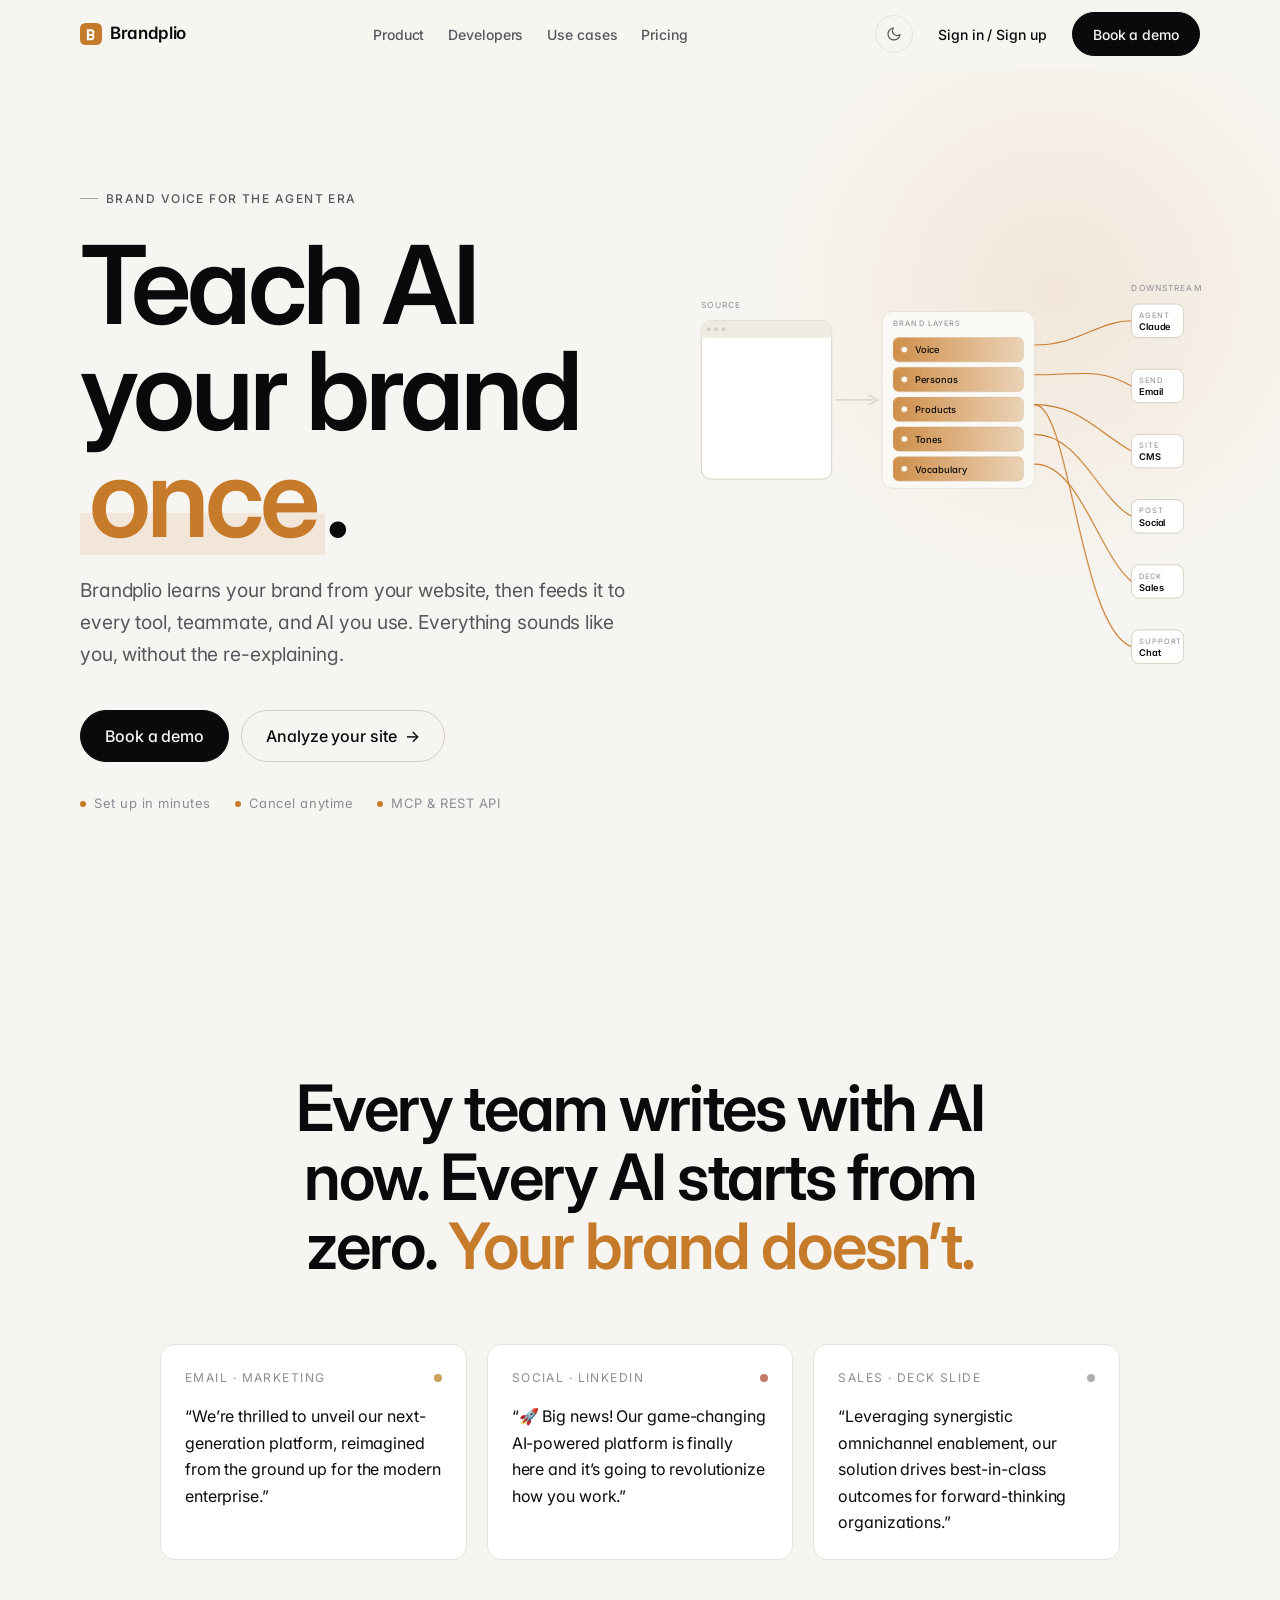
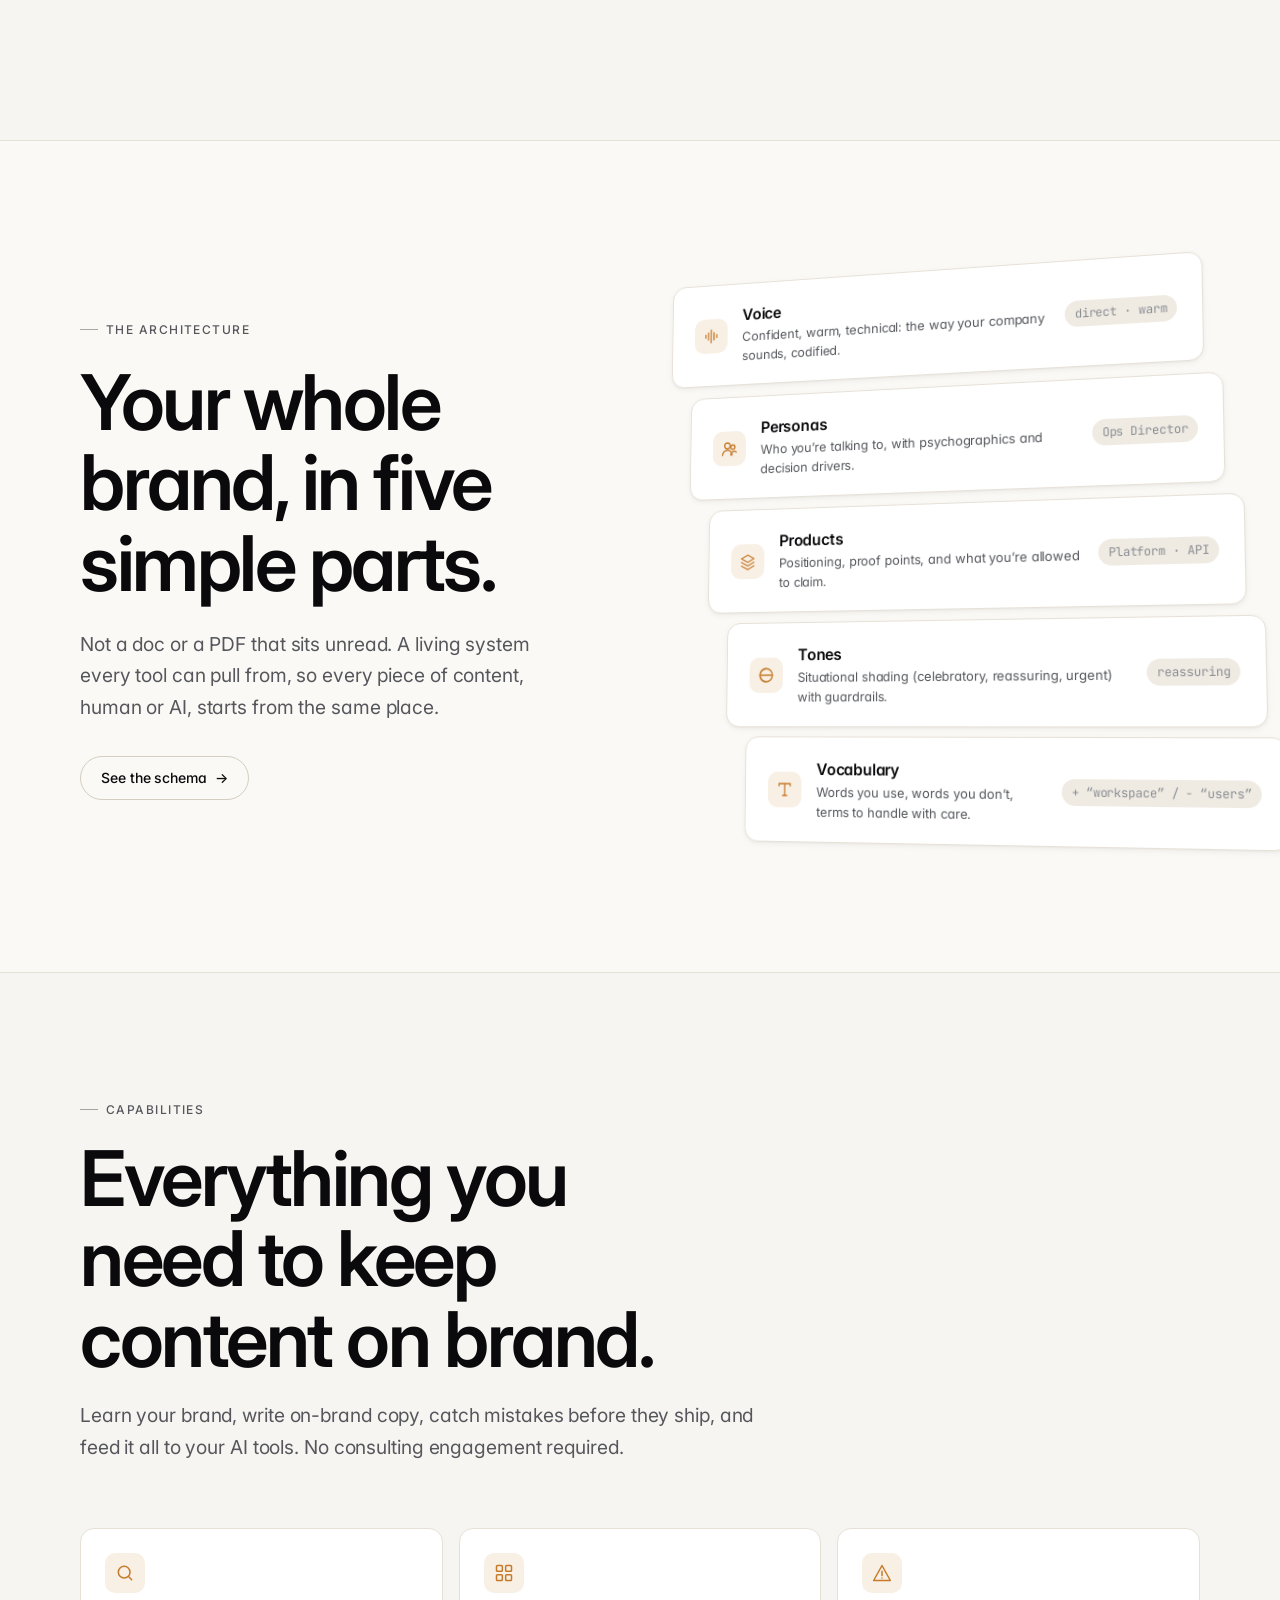
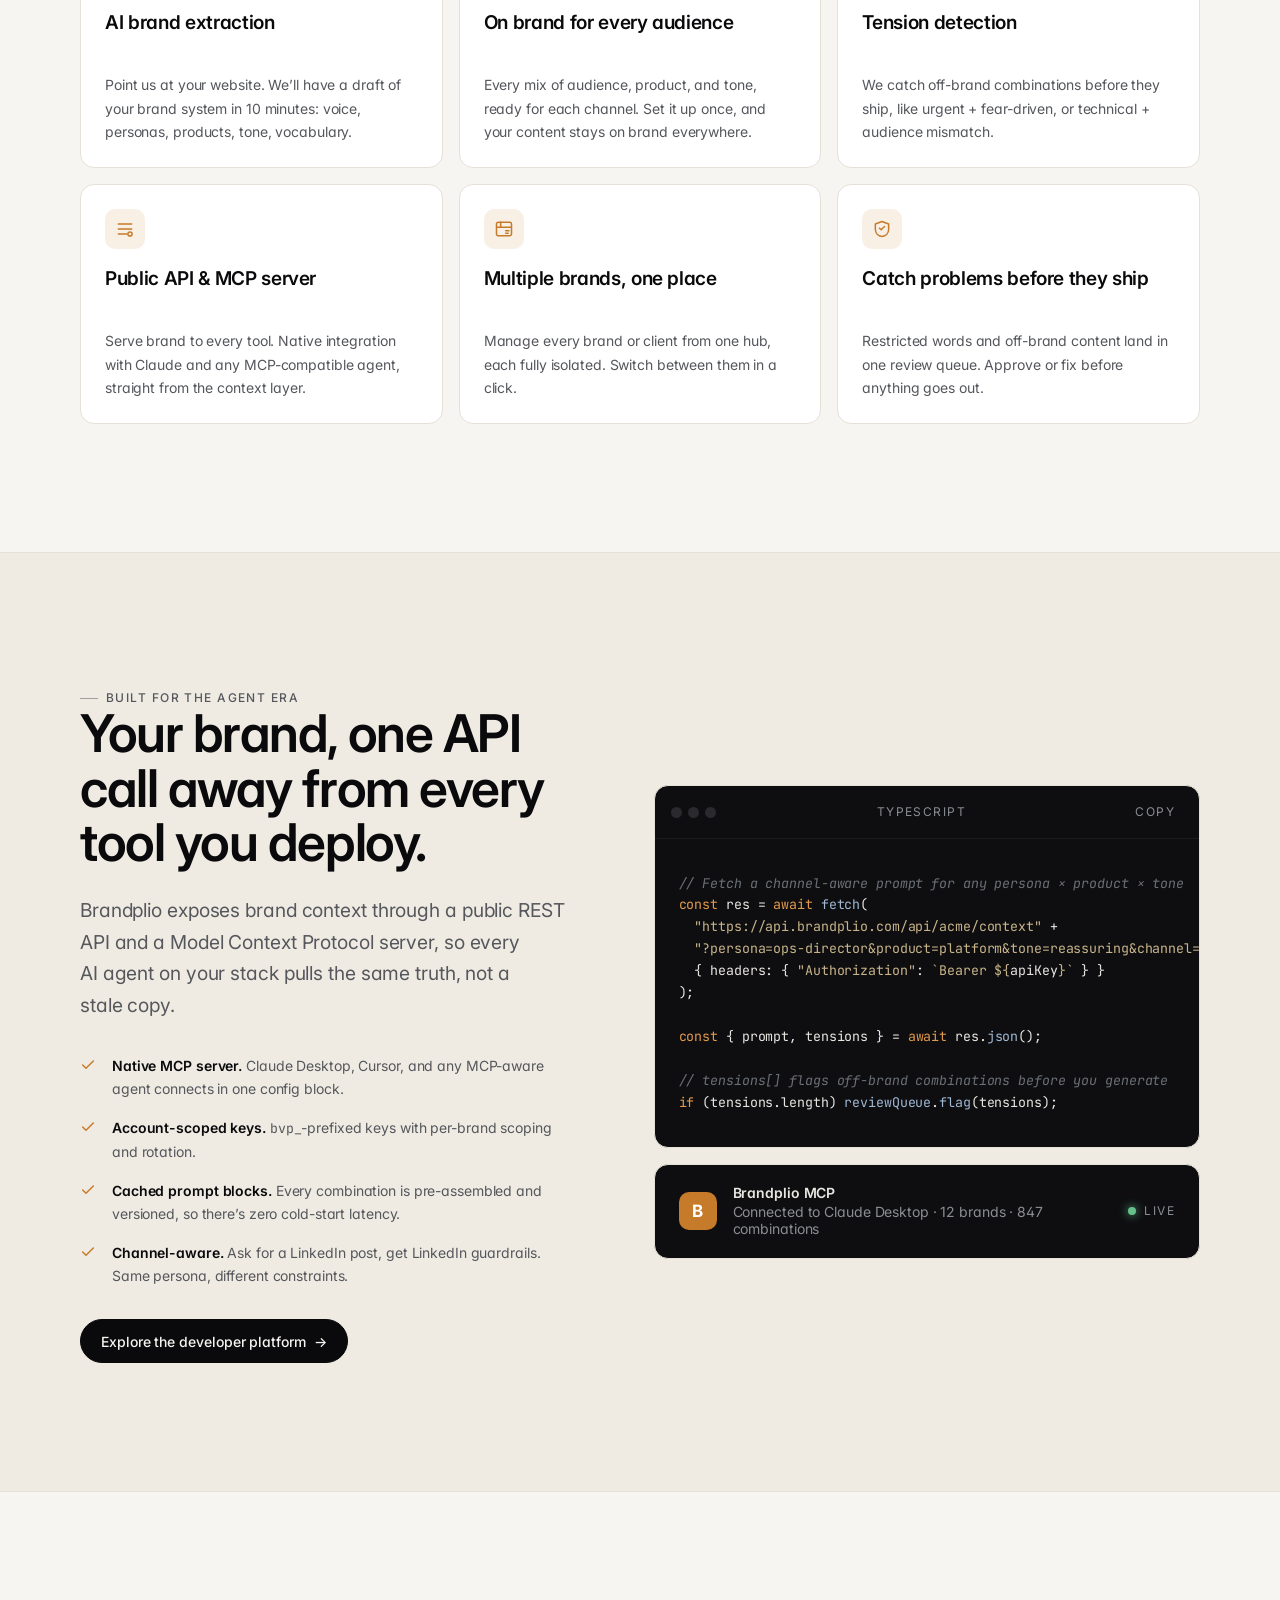
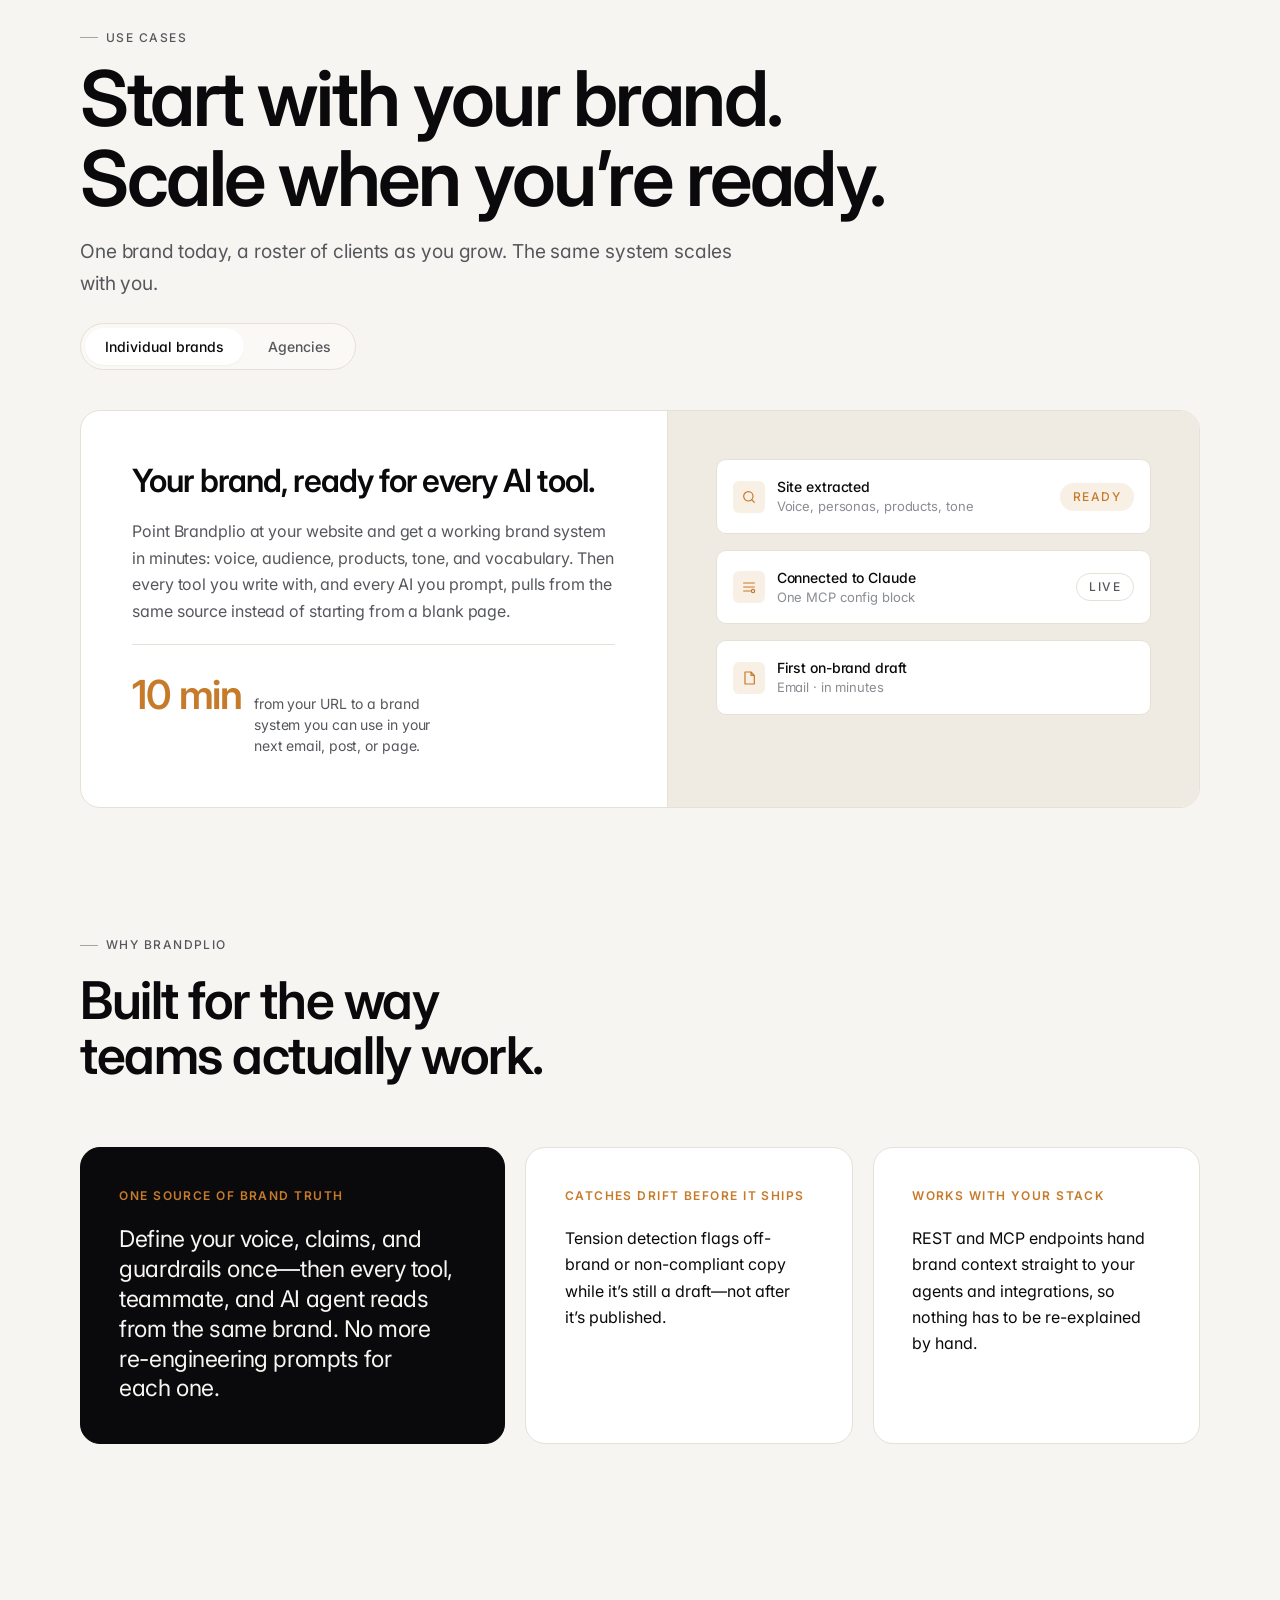
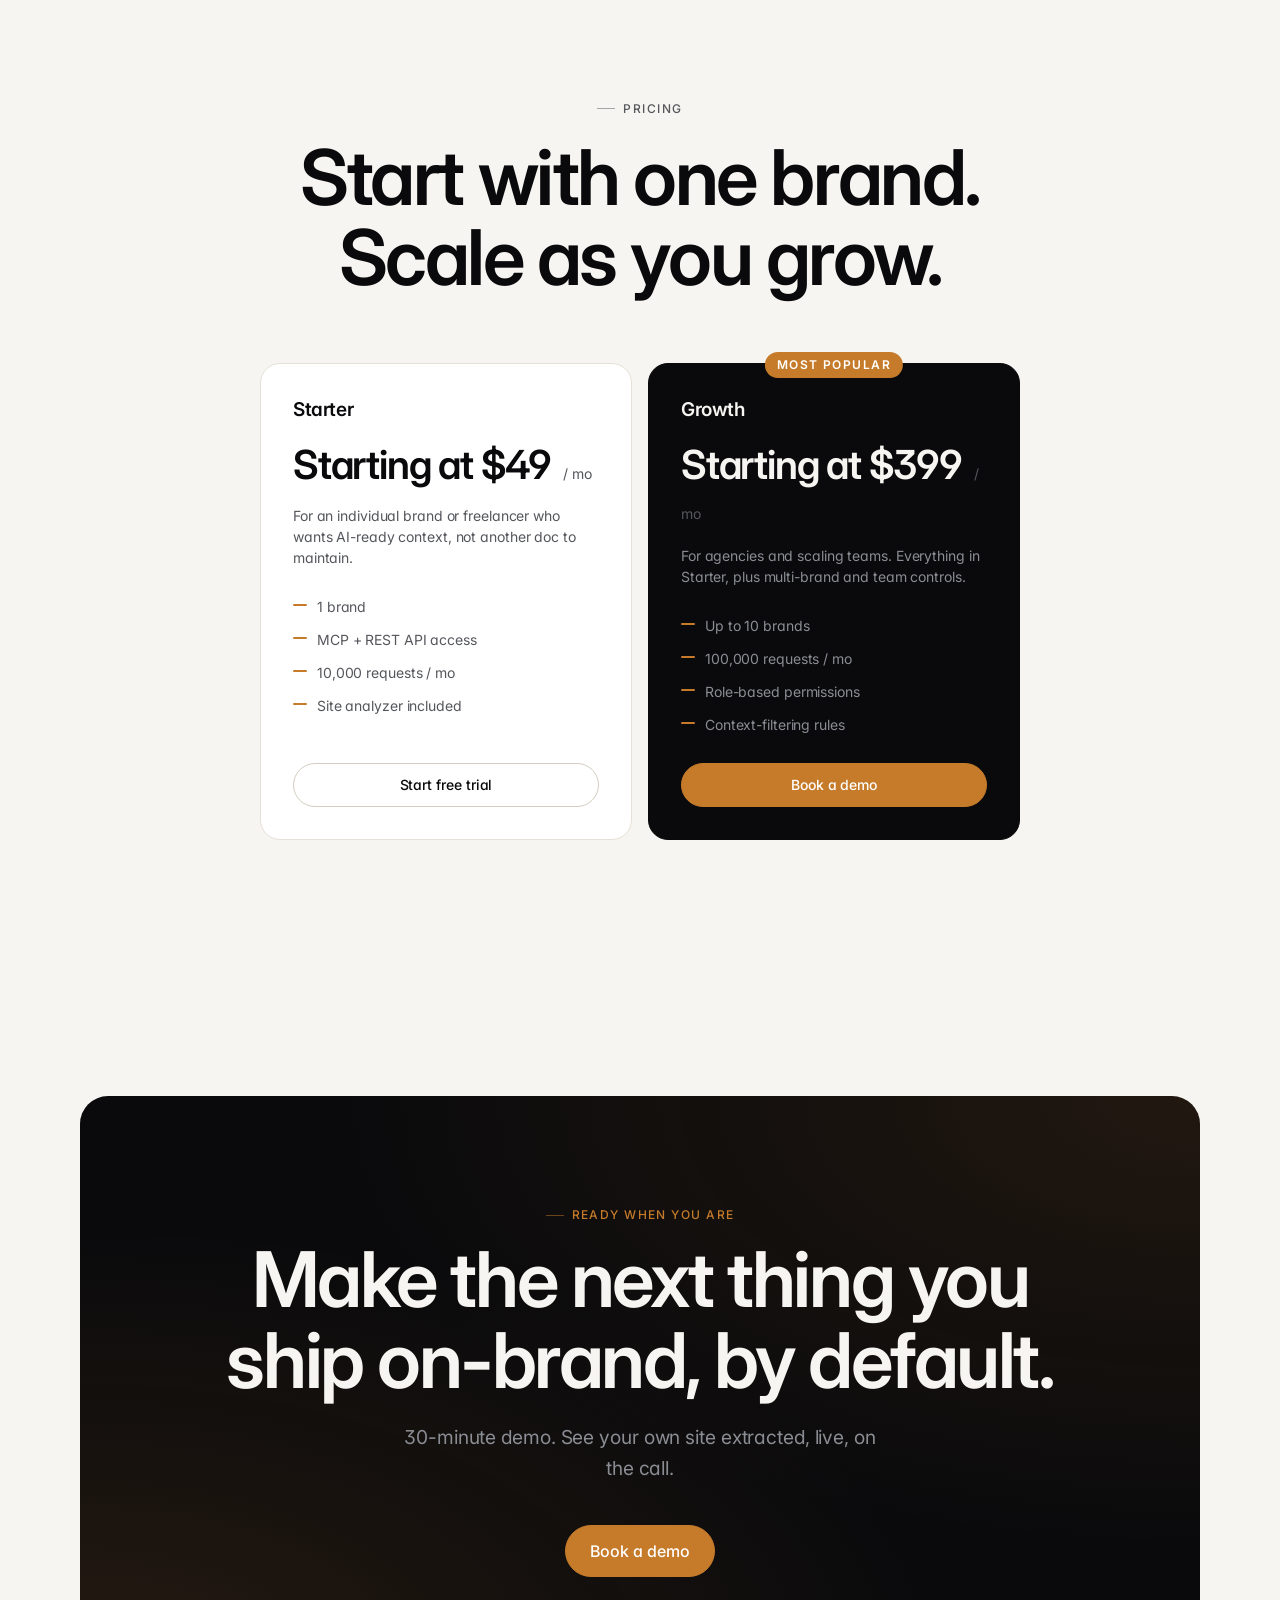
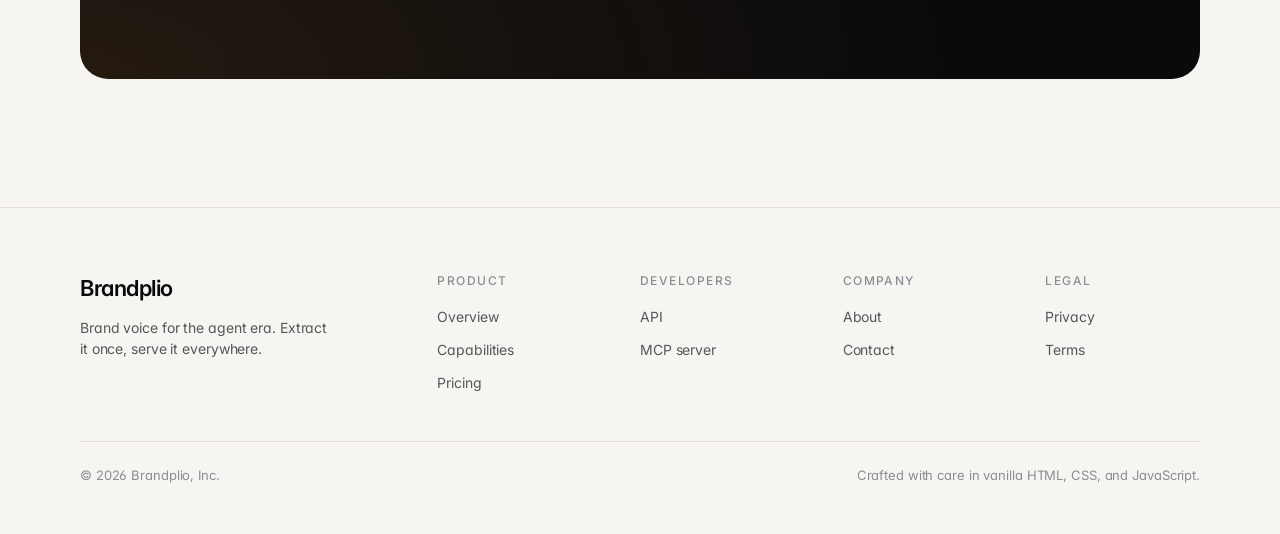
==== commit 0a6c6f68: "Remove "Get API sandbox" buttons - Home devband: replace with a link to the developers platform. - D" ====
--- a/index.html
+++ b/index.html
@@ -88,7 +88,7 @@
 
         <div class="hero__actions">
           <a href="#demo" class="btn btn--primary btn--lg">Book a demo</a>
-          <a href="#analyze" class="btn btn--ghost btn--lg">
+          <a href="product/#extract" class="btn btn--ghost btn--lg">
             Analyze your site
             <span class="btn__arrow" aria-hidden="true">→</span>
           </a>
@@ -460,7 +460,7 @@
         </ul>
 
         <div style="display:flex; gap: var(--space-3); flex-wrap: wrap;">
-          <a href="#" class="btn btn--primary">Get API sandbox<span class="btn__arrow" aria-hidden="true">→</span></a>
+          <a href="developers/" class="btn btn--primary">Explore the developer platform<span class="btn__arrow" aria-hidden="true">→</span></a>
         </div>
       </div>
 
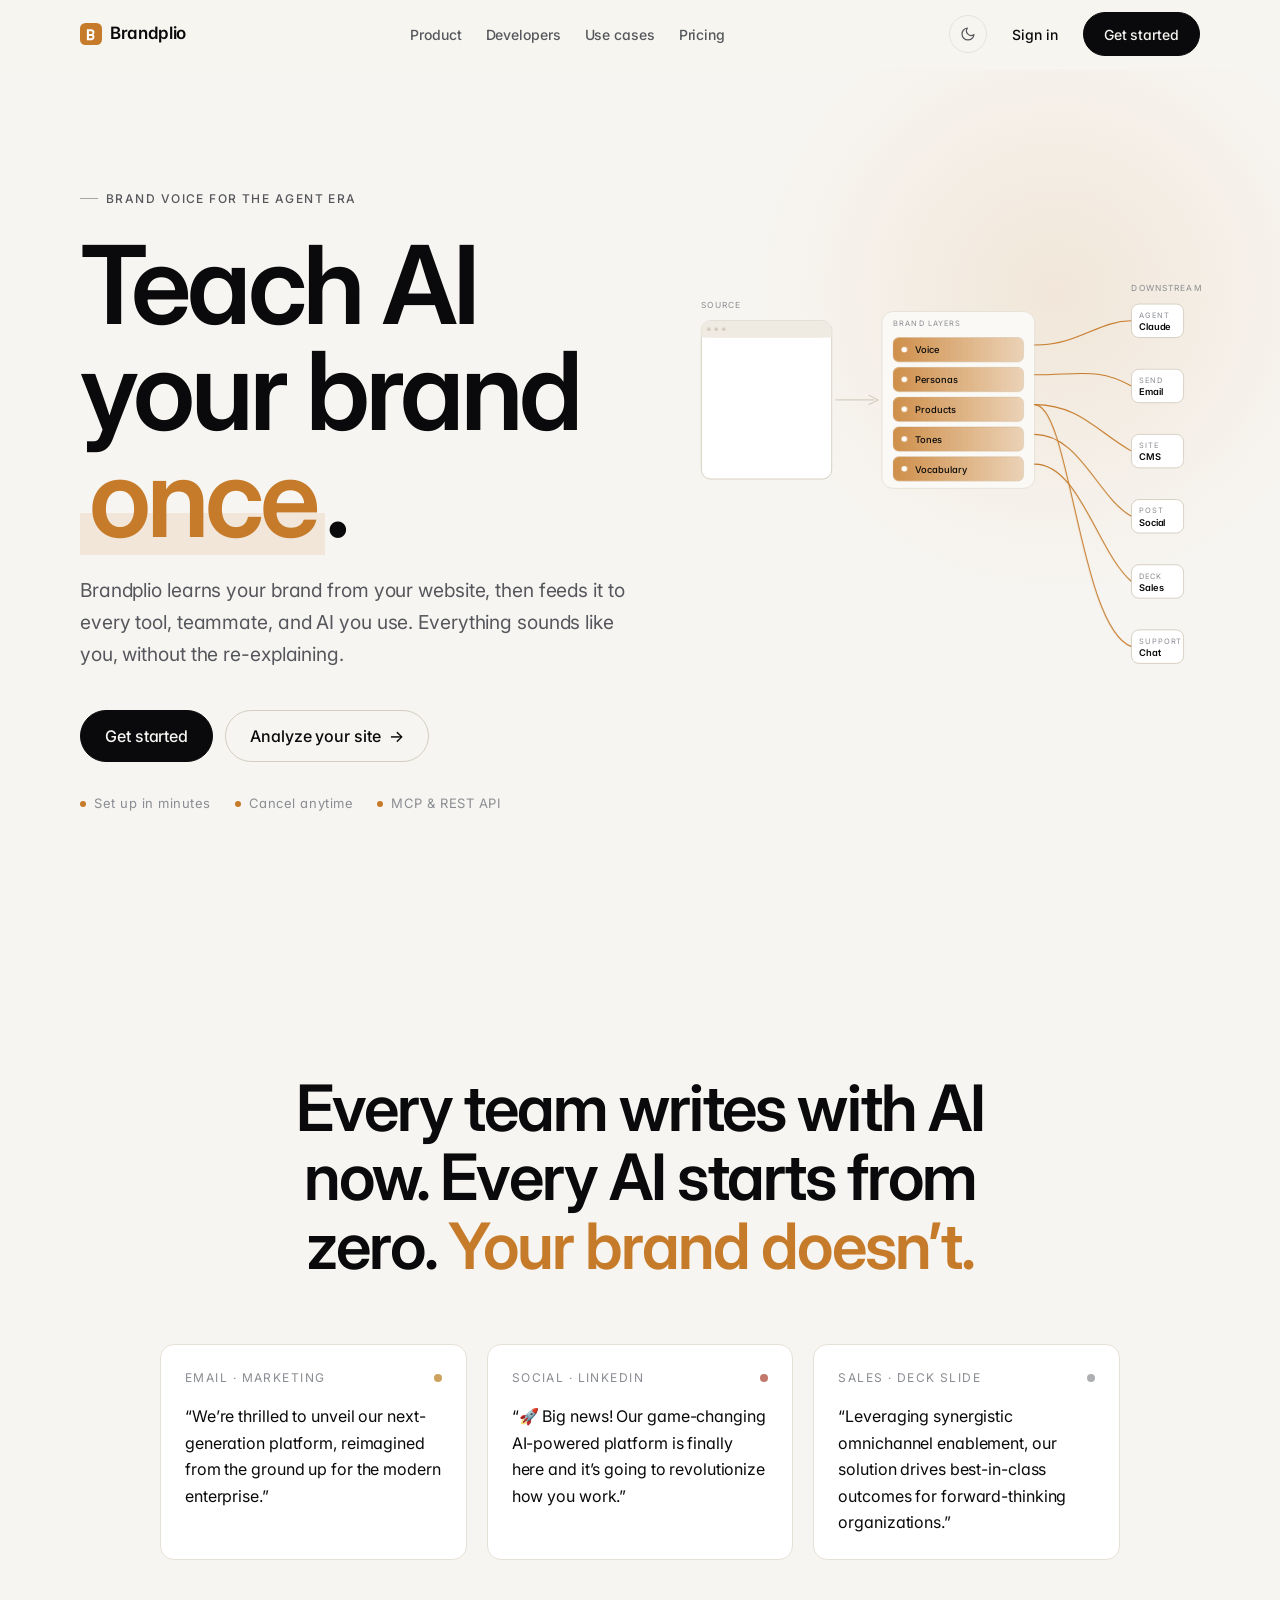
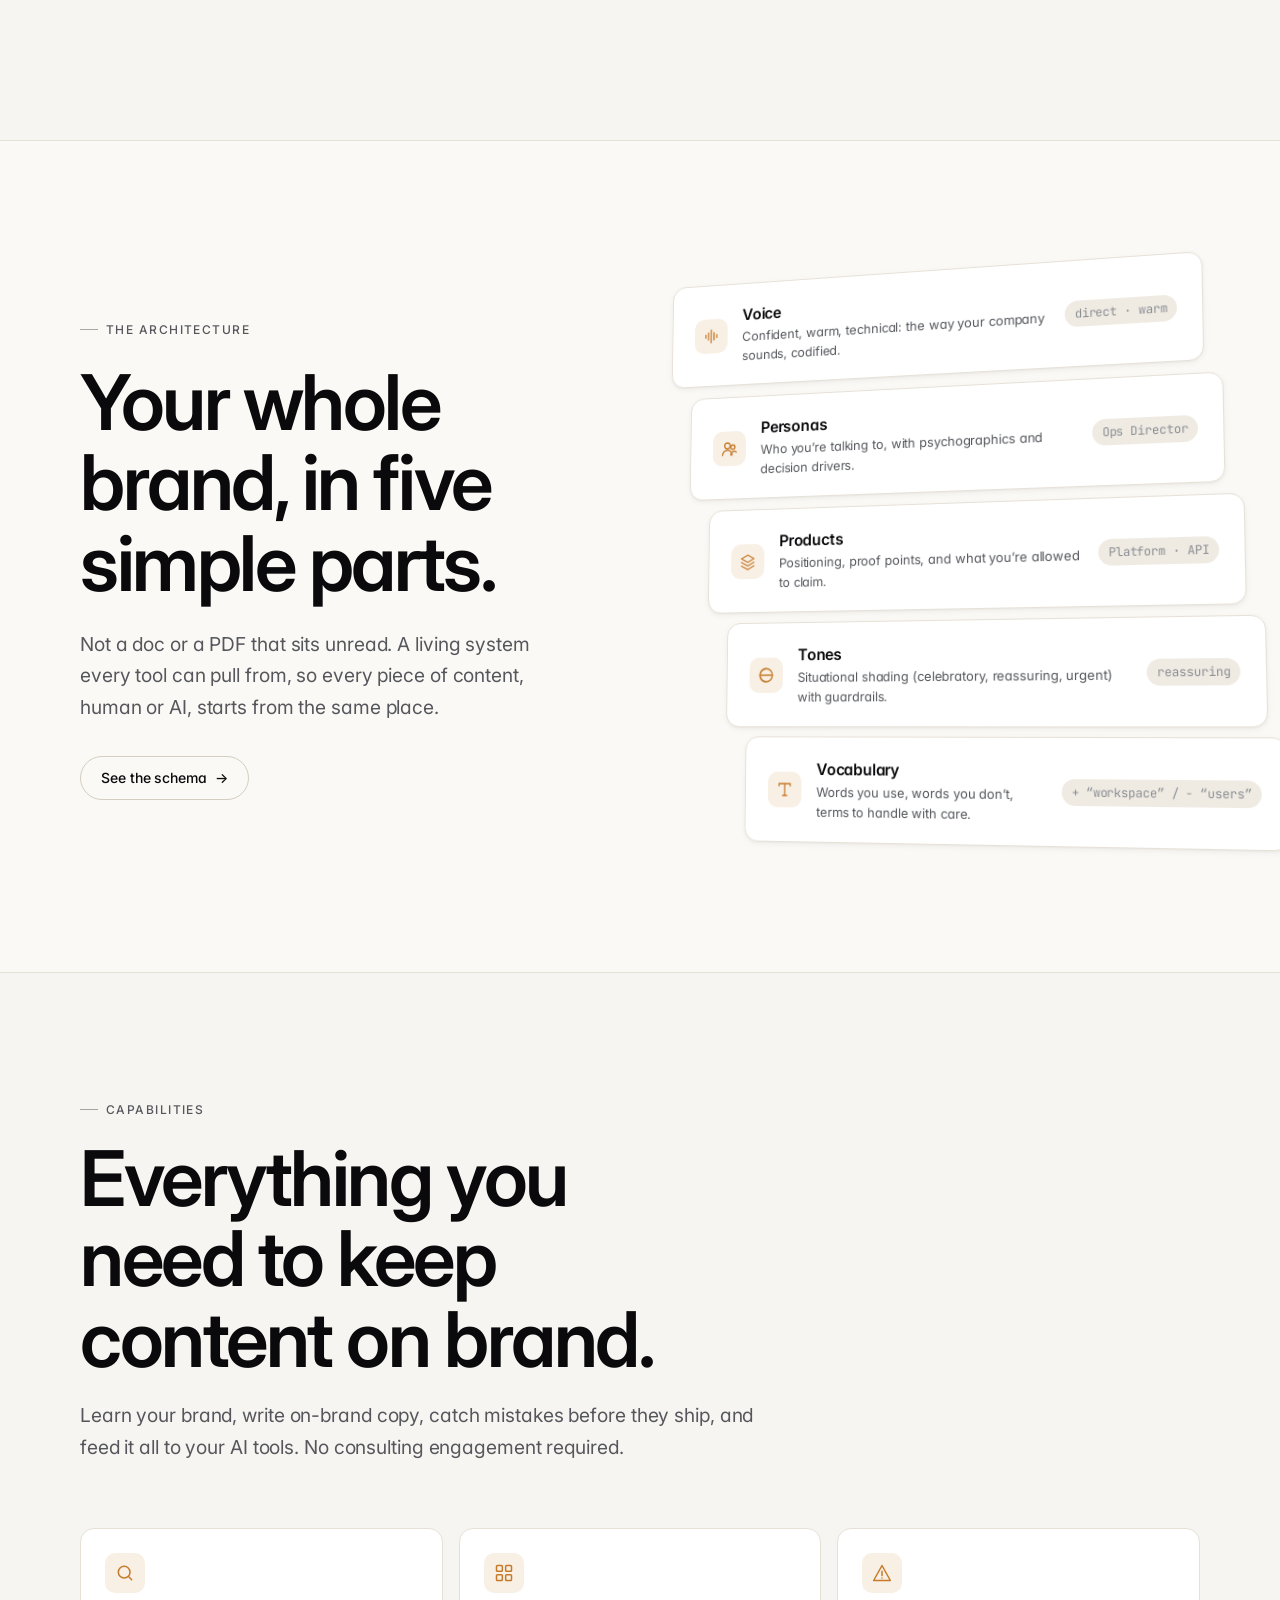
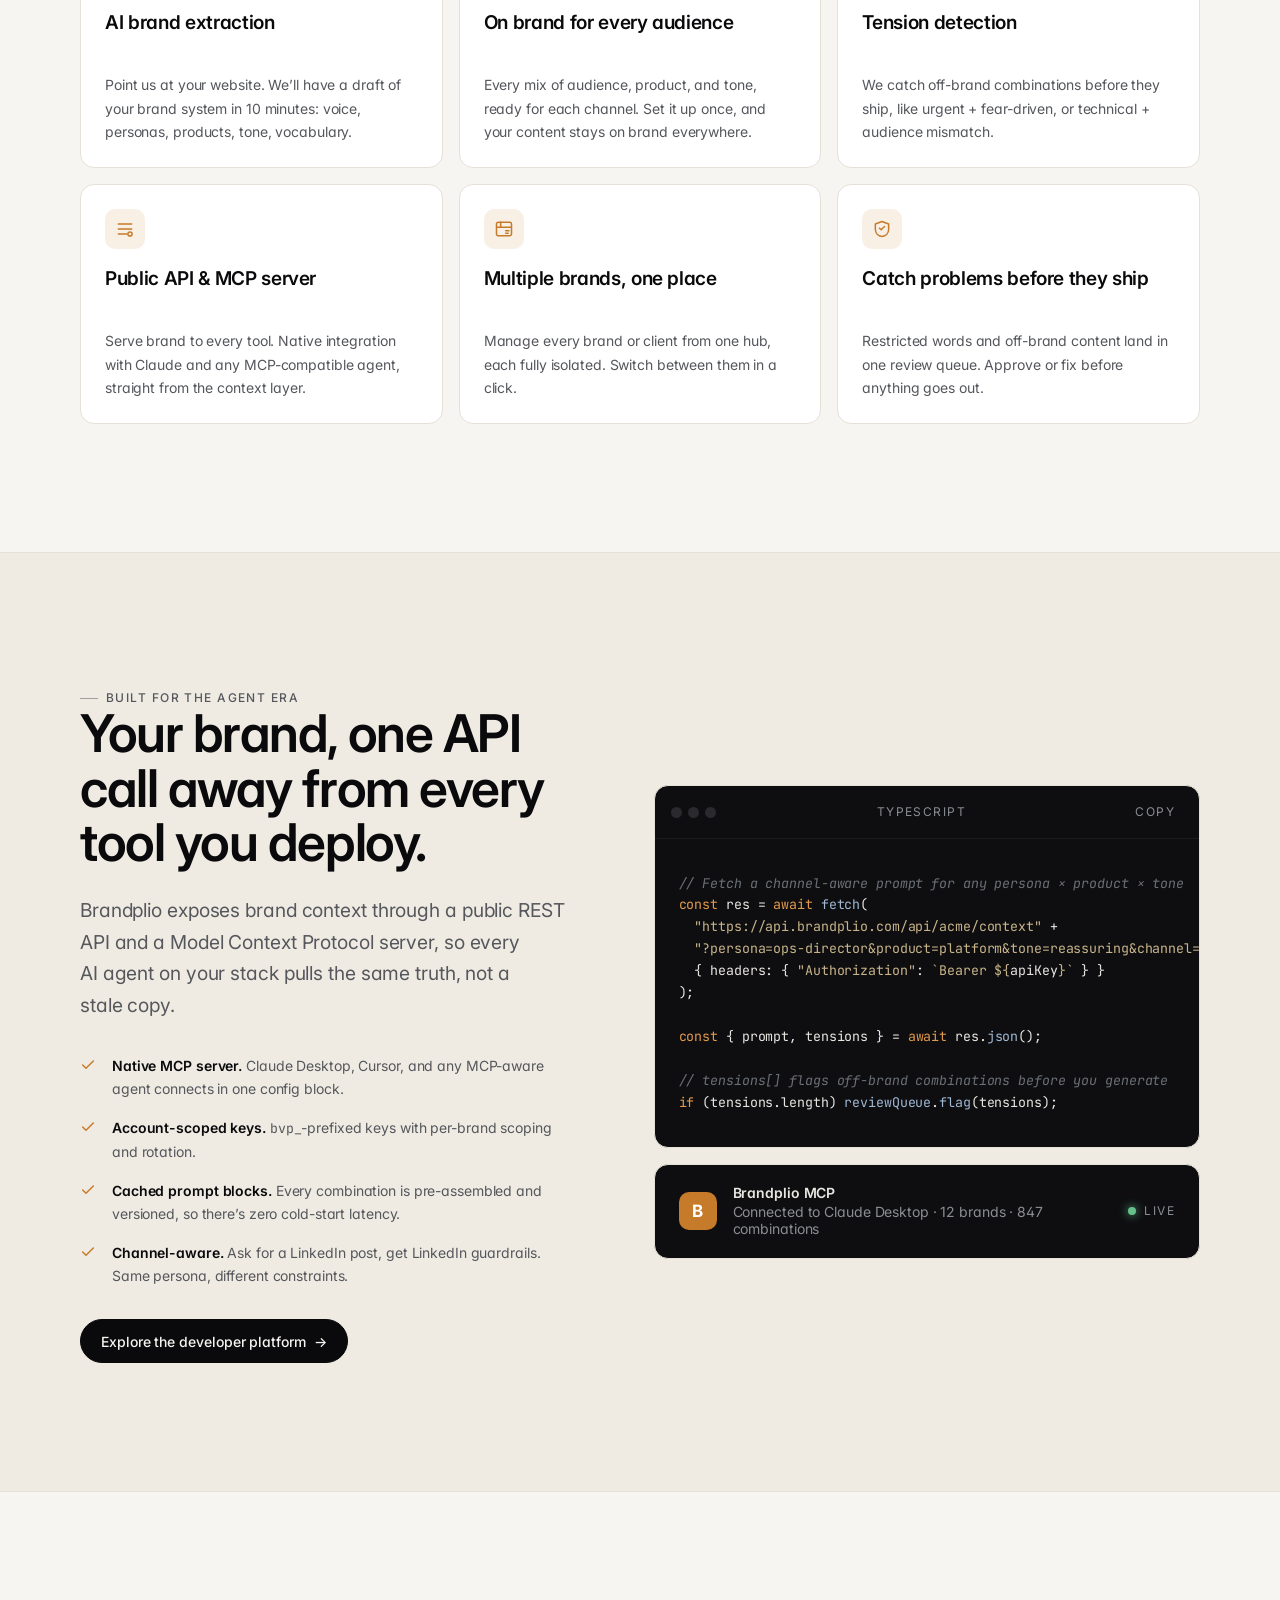
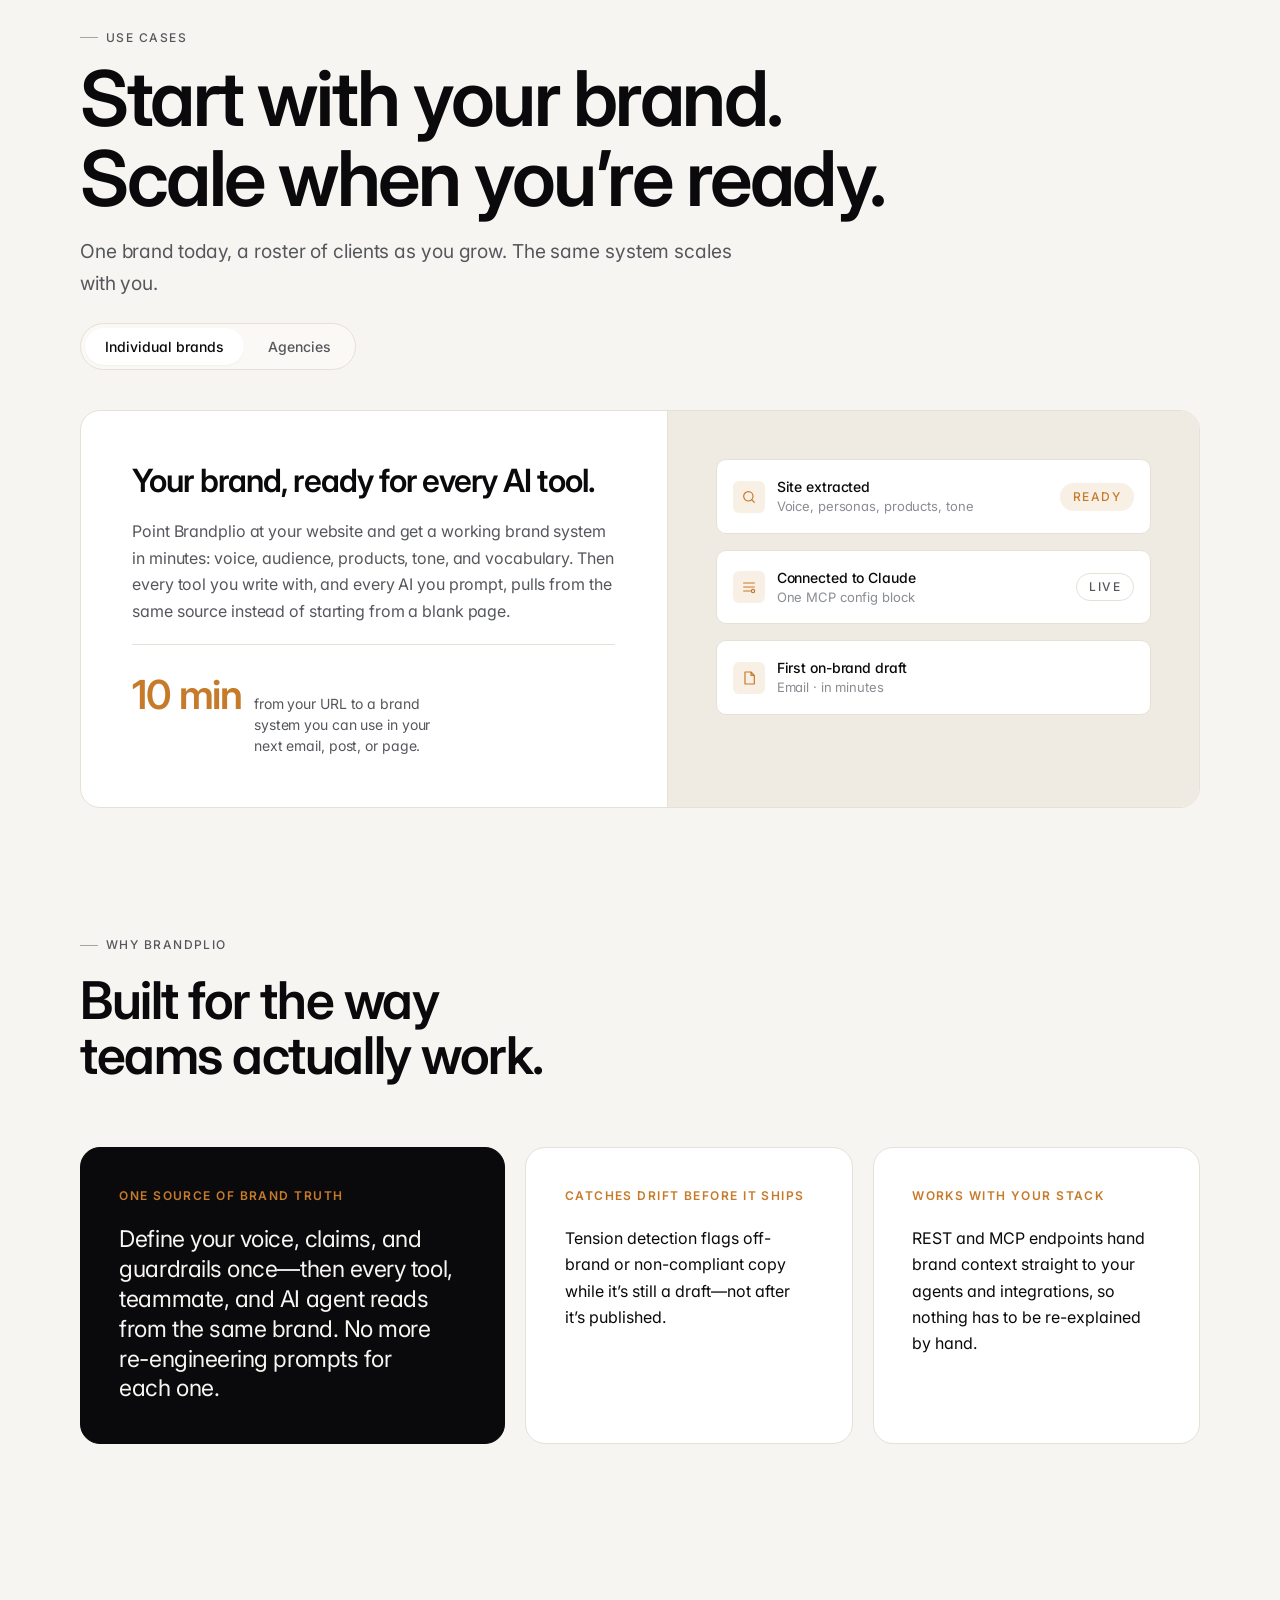
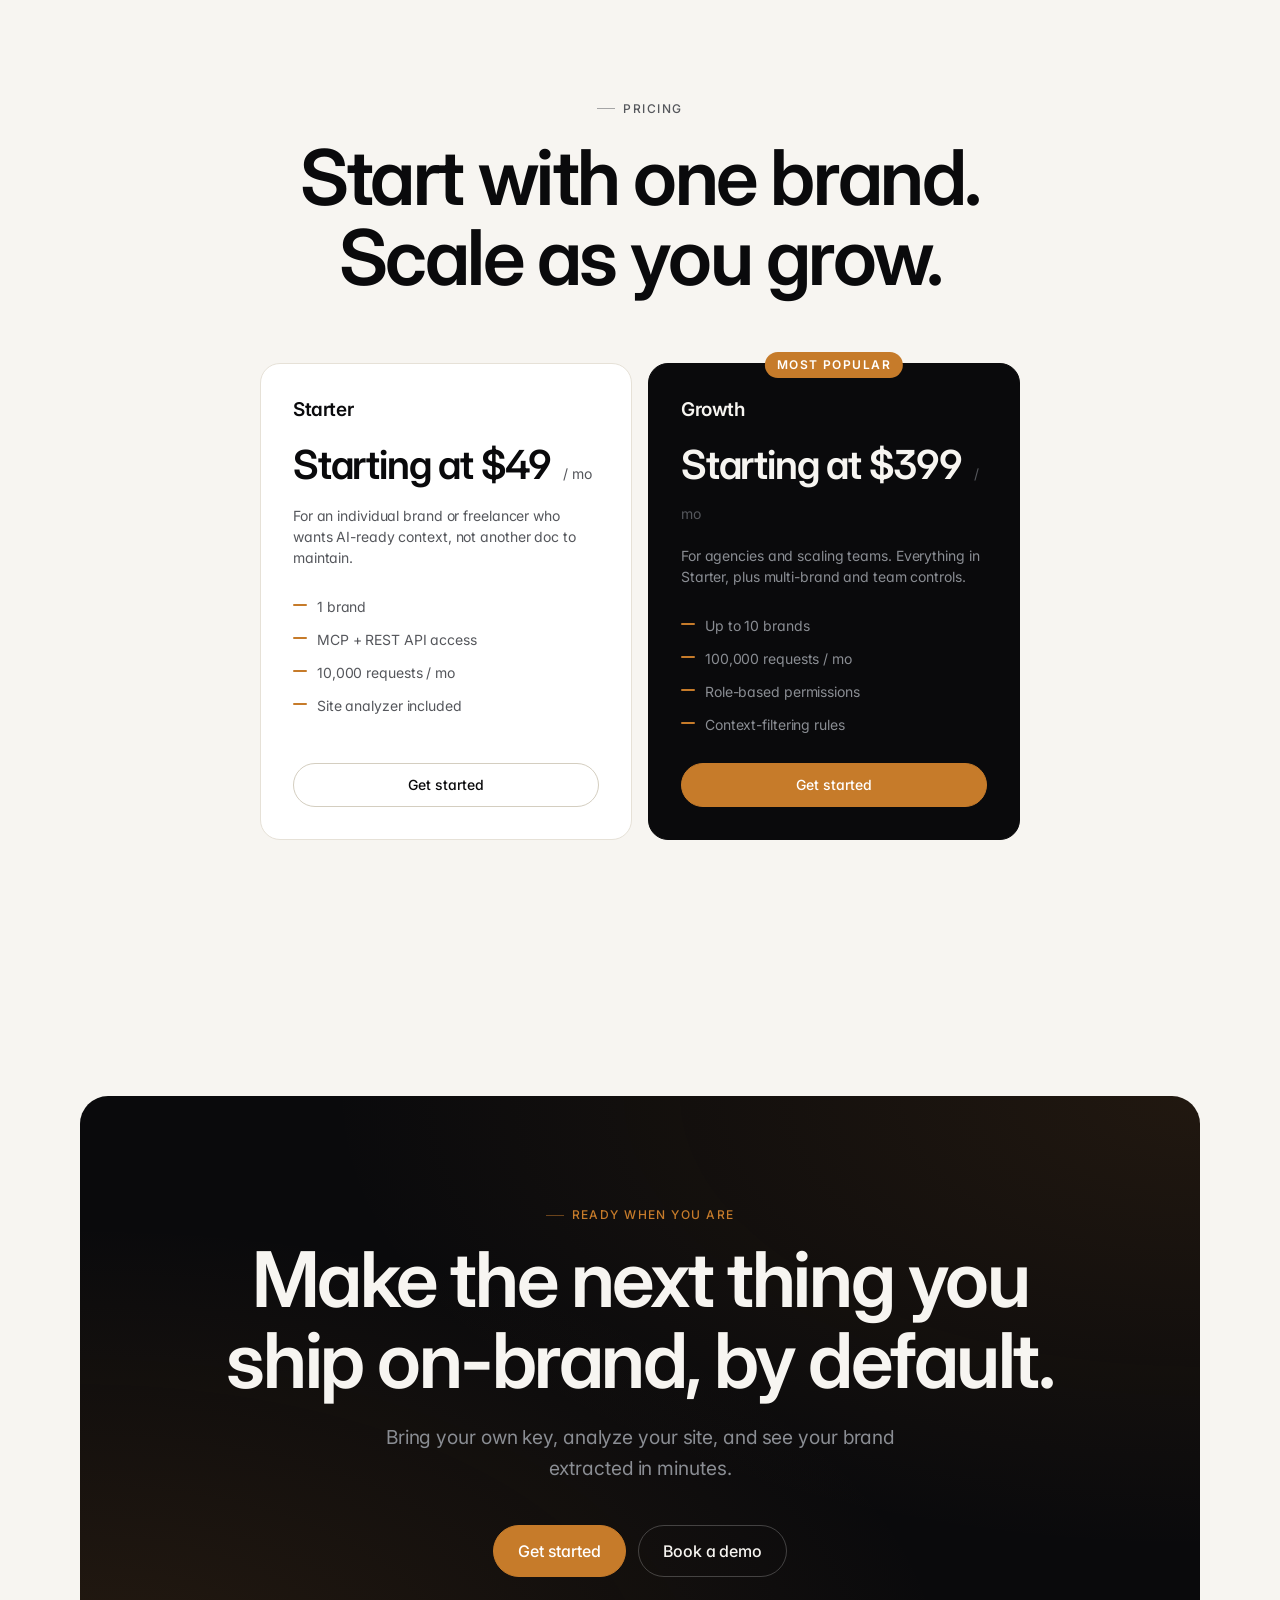
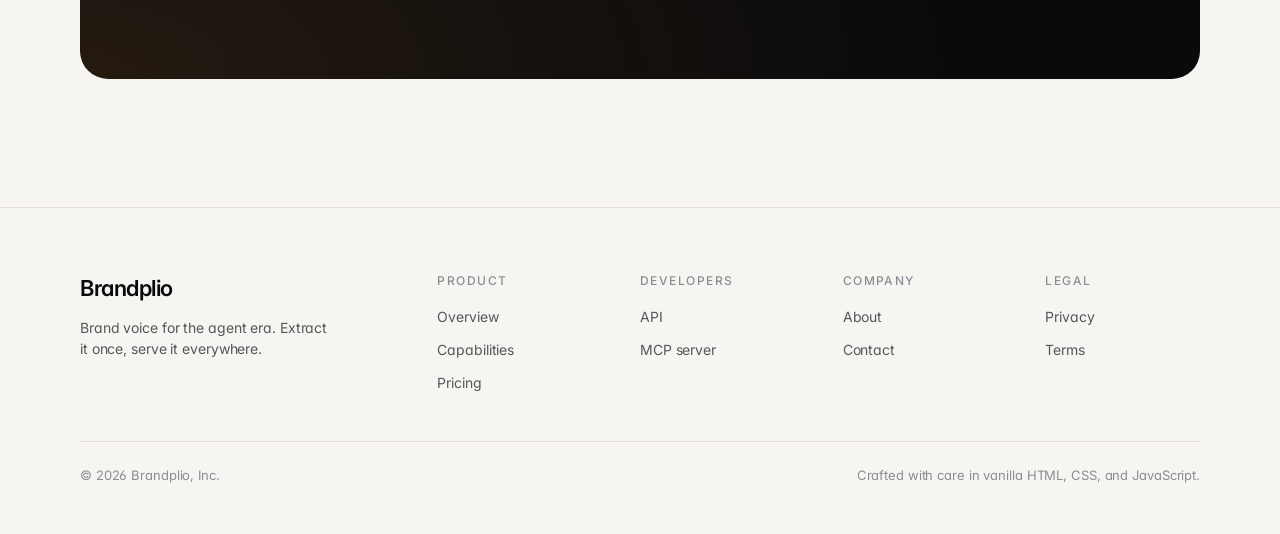
==== commit 8be5464a: "Flip to self-serve CTAs site-wide (Get started primary) Shift from a demo-led to a product-led motio" ====
--- a/index.html
+++ b/index.html
@@ -62,8 +62,8 @@
         <svg class="icon-moon" viewBox="0 0 24 24" fill="none" stroke="currentColor" stroke-width="1.8" stroke-linecap="round" stroke-linejoin="round" aria-hidden="true"><path d="M21 12.8A9 9 0 1 1 11.2 3a7 7 0 0 0 9.8 9.8Z"/></svg>
         <svg class="icon-sun" viewBox="0 0 24 24" fill="none" stroke="currentColor" stroke-width="1.8" stroke-linecap="round" stroke-linejoin="round" aria-hidden="true"><circle cx="12" cy="12" r="4"/><path d="M12 2v2M12 20v2M4.93 4.93l1.41 1.41M17.66 17.66l1.41 1.41M2 12h2M20 12h2M4.93 19.07l1.41-1.41M17.66 6.34l1.41-1.41"/></svg>
       </button>
-      <a href="https://app.brandplio.com/" class="btn btn--plain" target="_blank" rel="noopener">Sign in / Sign up</a>
-      <a href="#demo" class="btn btn--primary">Book a demo</a>
+      <a href="https://app.brandplio.com/" class="btn btn--plain" target="_blank" rel="noopener">Sign in</a>
+      <a href="https://app.brandplio.com/" class="btn btn--primary" target="_blank" rel="noopener">Get started</a>
     </div>
   </div>
 </header>
@@ -87,7 +87,7 @@
         </p>
 
         <div class="hero__actions">
-          <a href="#demo" class="btn btn--primary btn--lg">Book a demo</a>
+          <a href="https://app.brandplio.com/" class="btn btn--primary btn--lg" target="_blank" rel="noopener">Get started</a>
           <a href="product/#extract" class="btn btn--ghost btn--lg">
             Analyze your site
             <span class="btn__arrow" aria-hidden="true">→</span>
@@ -664,7 +664,7 @@
             <li>10,000 requests / mo</li>
             <li>Site analyzer included</li>
           </ul>
-          <a href="#" class="btn btn--ghost" style="margin-top:auto;">Start free trial</a>
+          <a href="https://app.brandplio.com/" class="btn btn--ghost" style="margin-top:auto;" target="_blank" rel="noopener">Get started</a>
         </article>
 
         <article class="tier tier--featured">
@@ -678,7 +678,7 @@
             <li>Role-based permissions</li>
             <li>Context-filtering rules</li>
           </ul>
-          <a href="#demo" class="btn btn--accent" style="margin-top:auto;">Book a demo</a>
+          <a href="https://app.brandplio.com/" class="btn btn--accent" style="margin-top:auto;" target="_blank" rel="noopener">Get started</a>
         </article>
       </div>
     </div>
@@ -690,9 +690,10 @@
       <div class="cta-band">
         <span class="eyebrow" style="justify-content:center; color: var(--color-accent);">Ready when you are</span>
         <h2 class="display-lg" style="margin-top: var(--space-4);">Make the next thing you ship on-brand, by default.</h2>
-        <p class="lede">30-minute demo. See your own site extracted, live, on the call.</p>
+        <p class="lede">Bring your own key, analyze your site, and see your brand extracted in minutes.</p>
         <div class="cta-band__actions">
-          <a href="#" class="btn btn--primary btn--lg">Book a demo</a>
+          <a href="https://app.brandplio.com/" class="btn btn--primary btn--lg" target="_blank" rel="noopener">Get started</a>
+          <a href="#" class="btn btn--ghost btn--lg">Book a demo</a>
         </div>
       </div>
     </div>
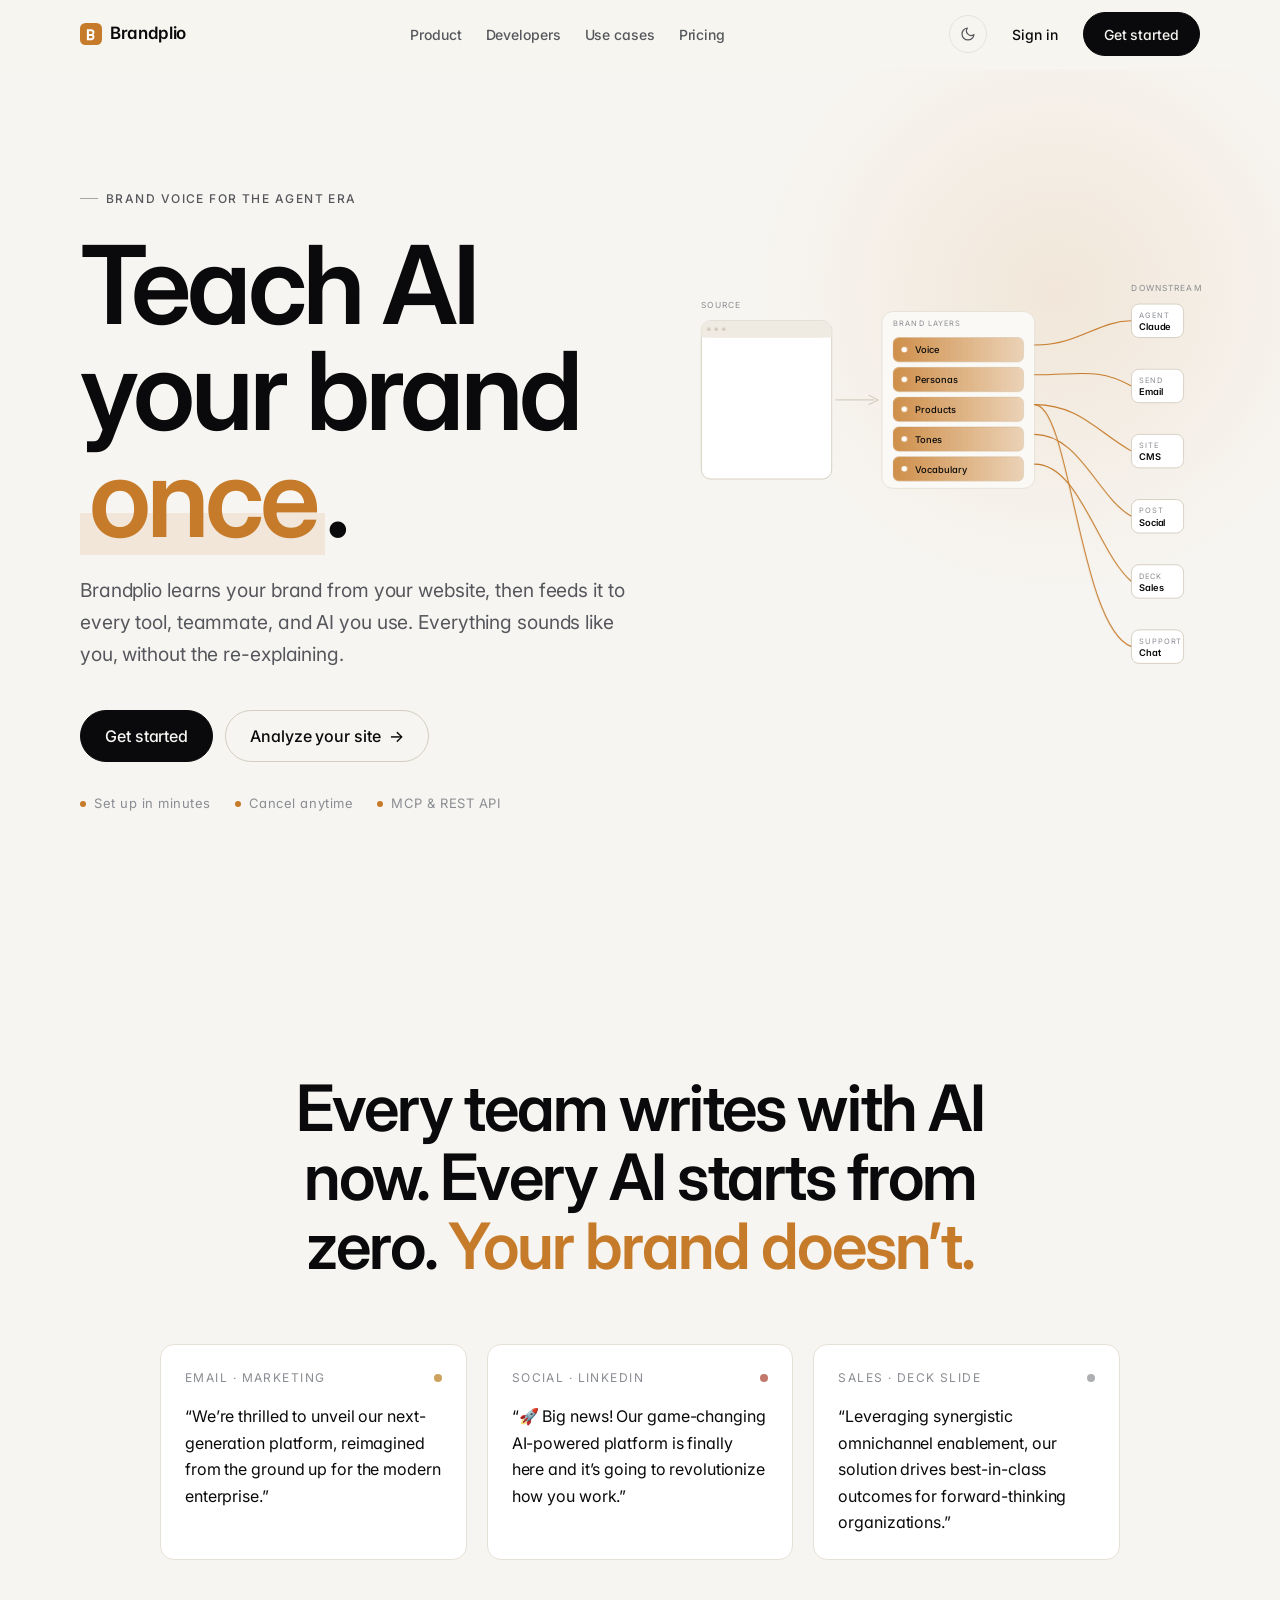
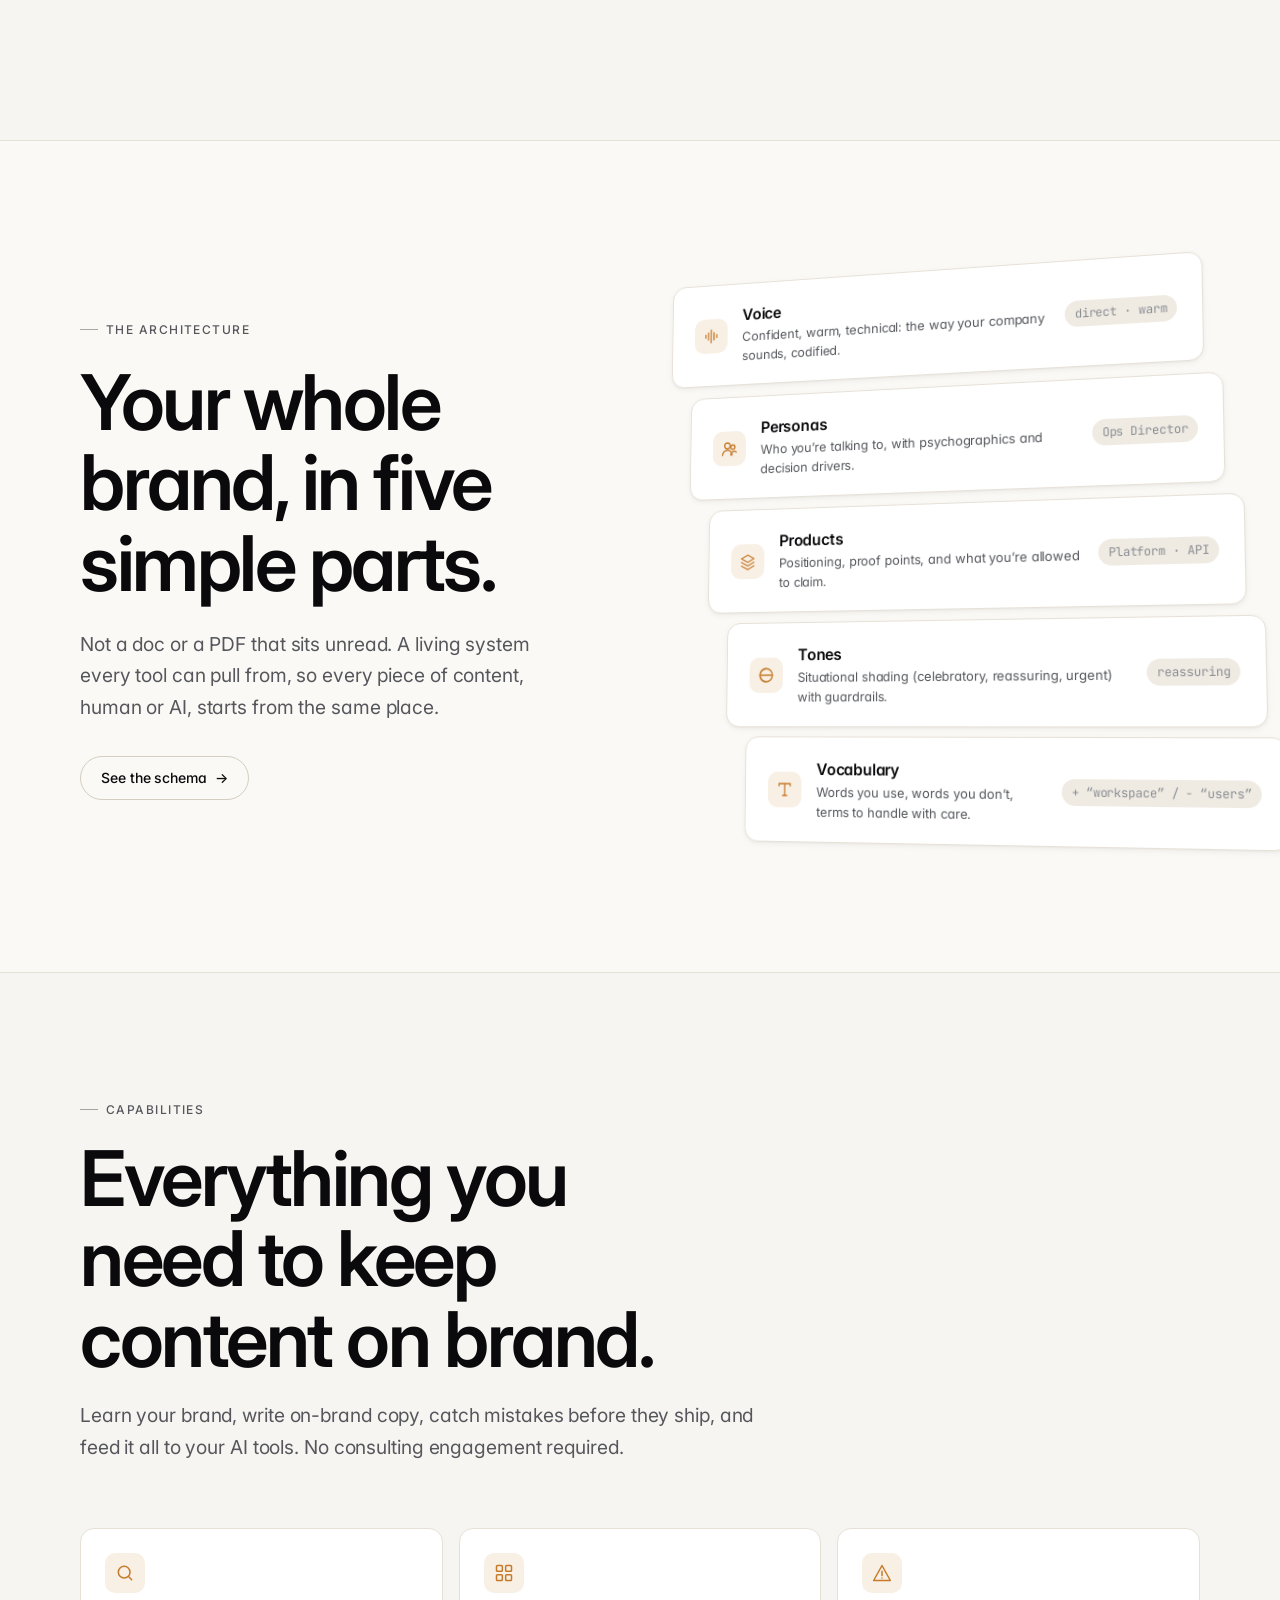
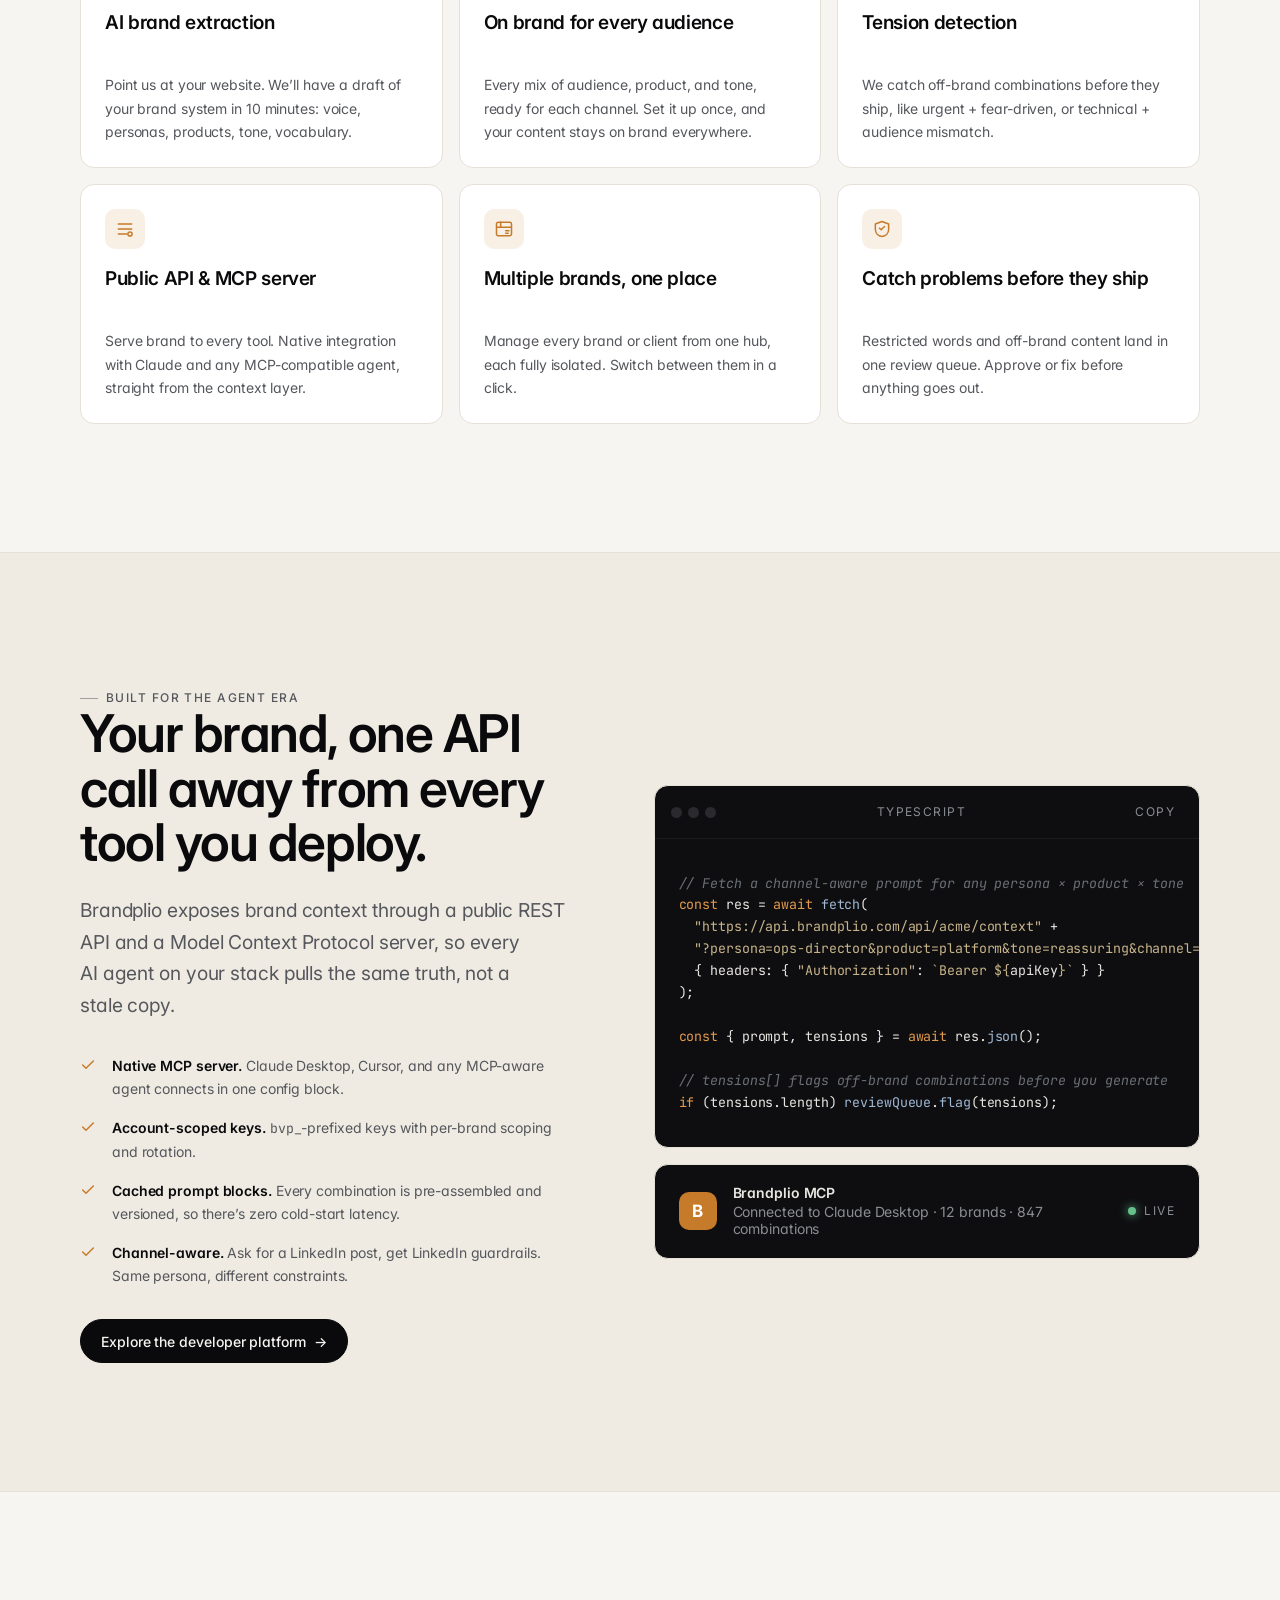
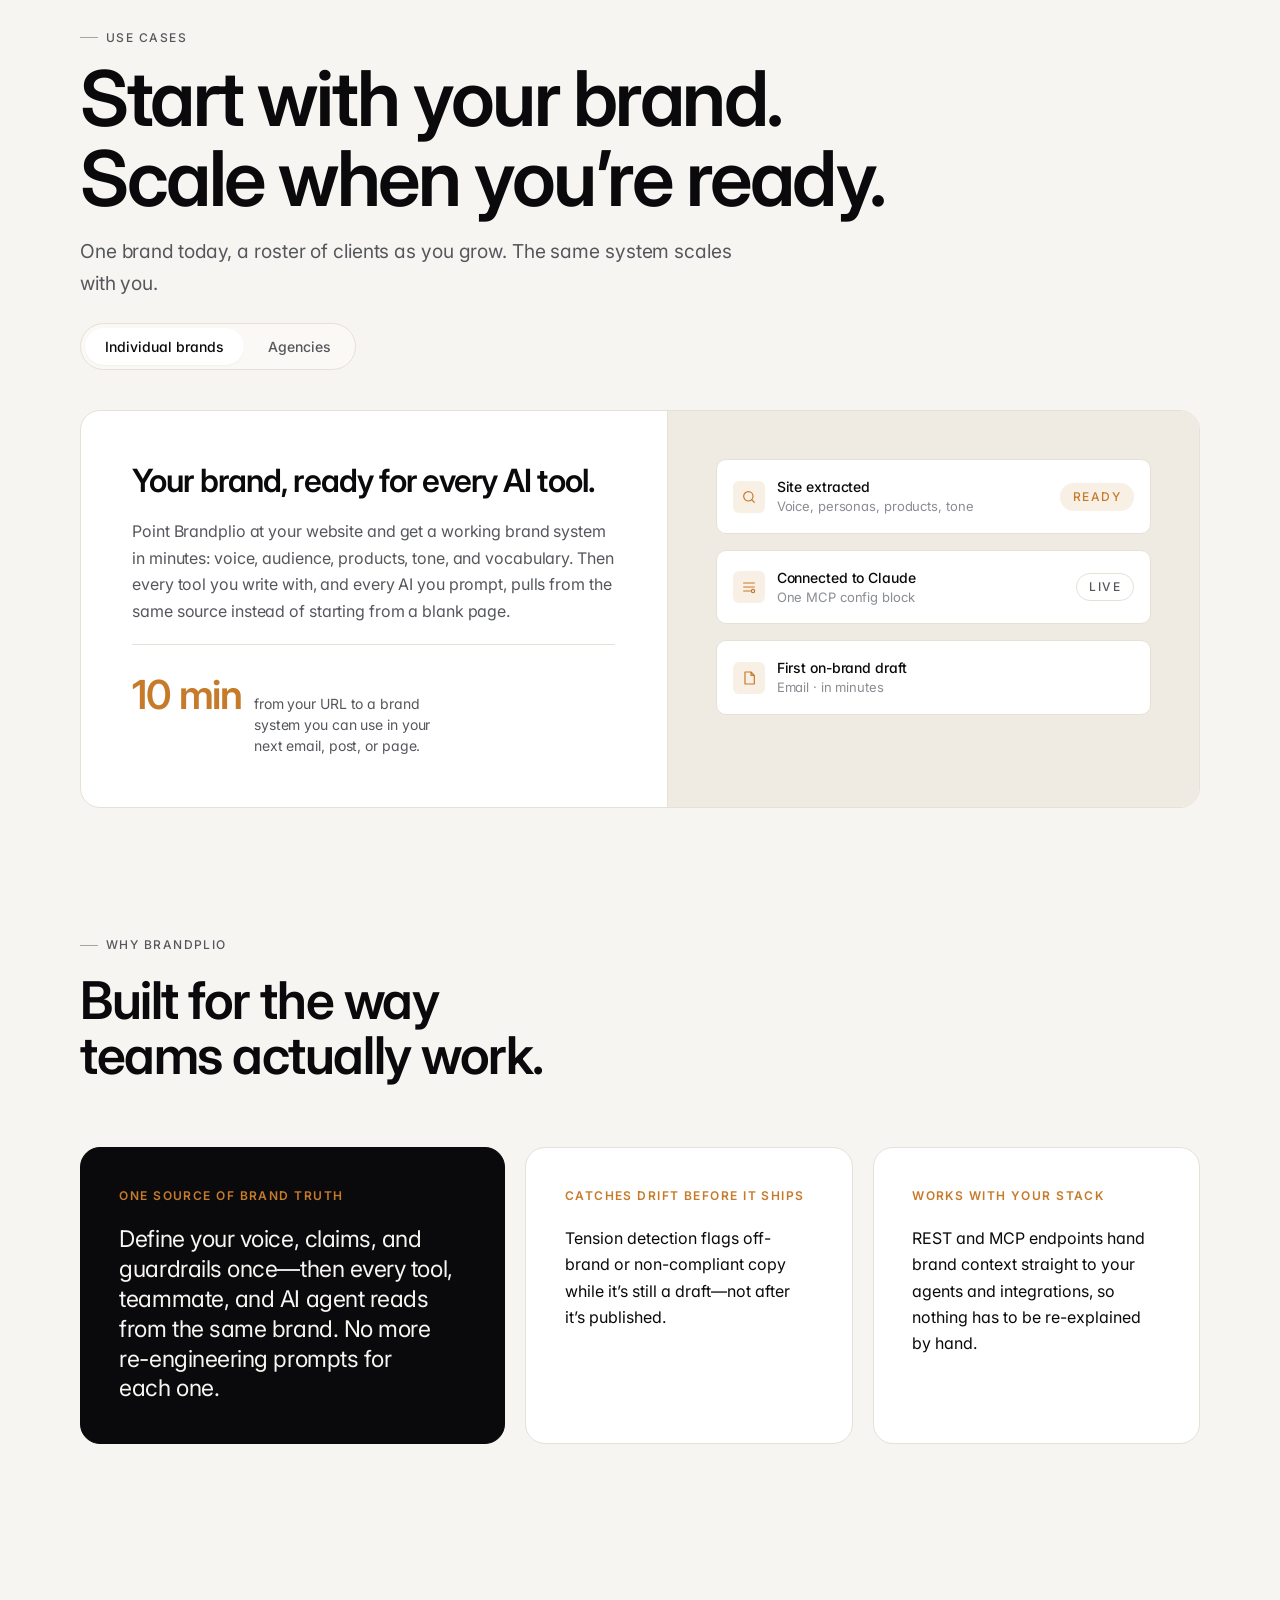
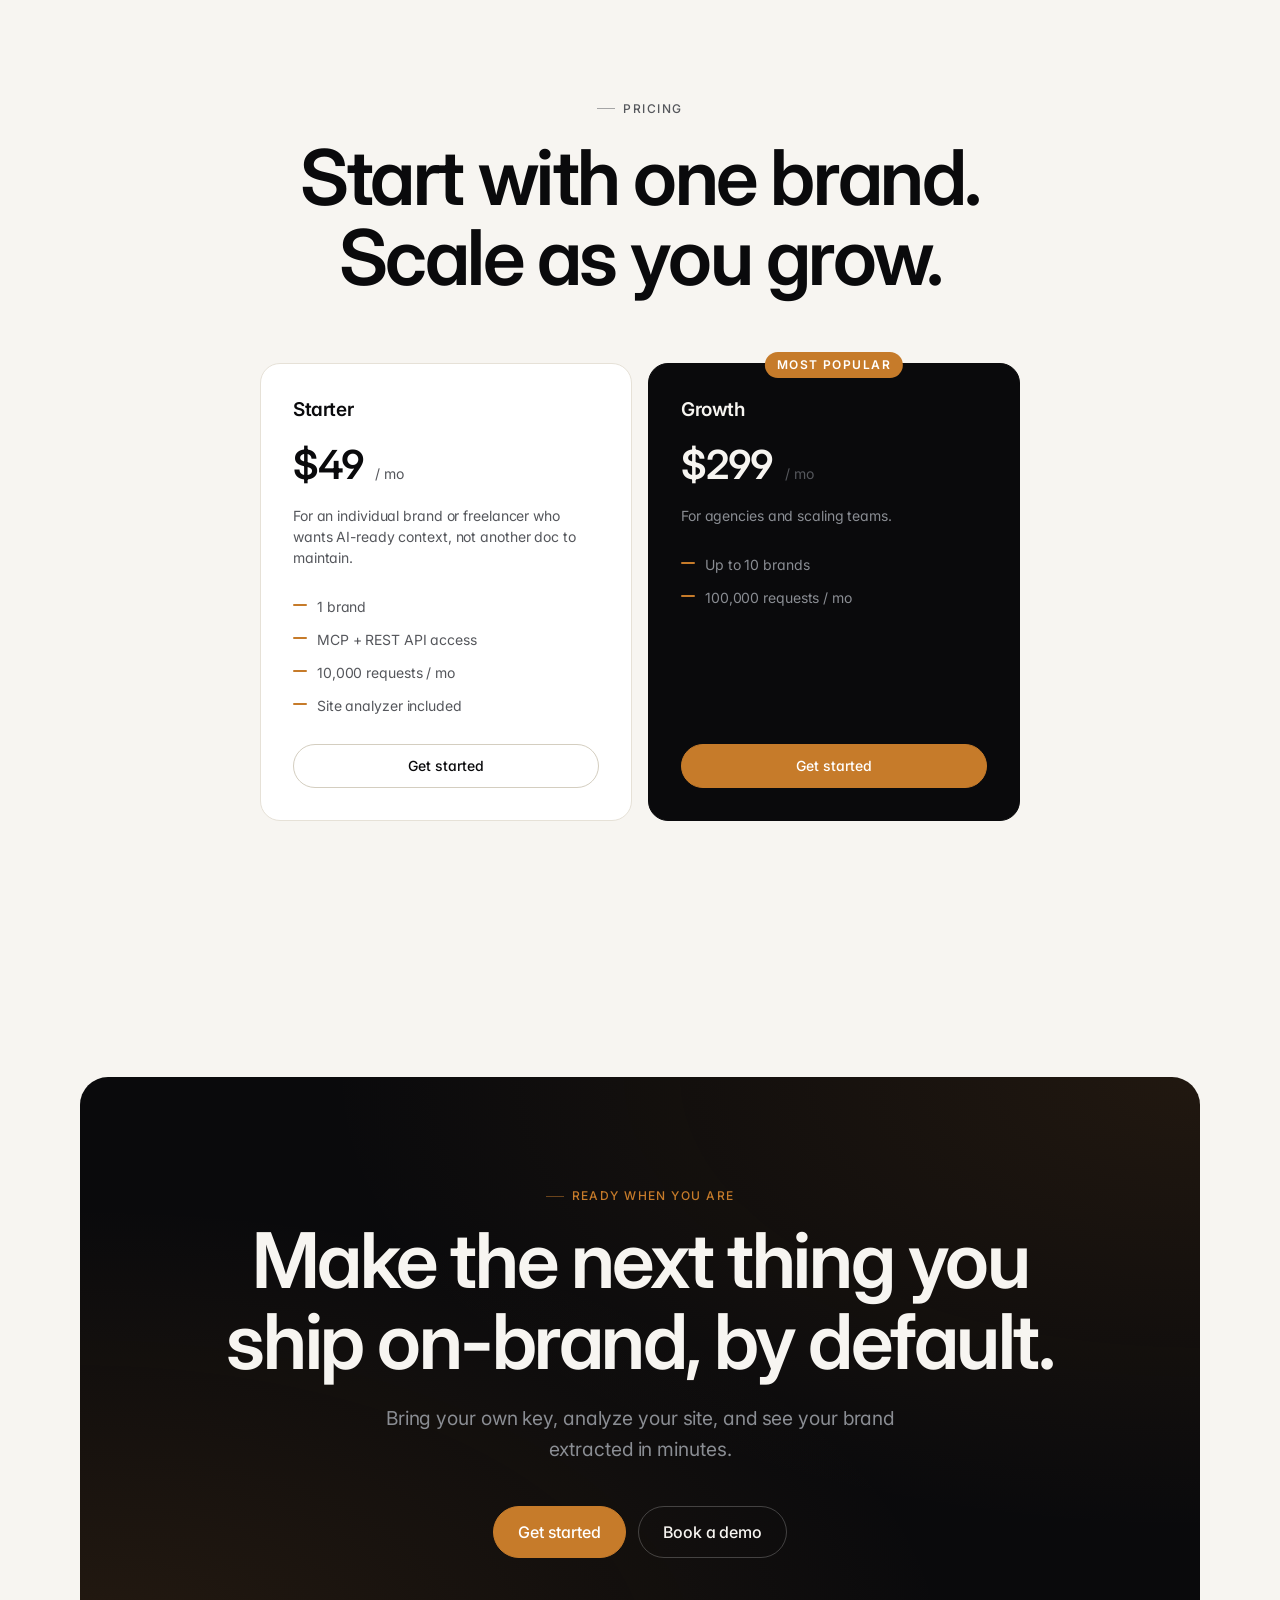
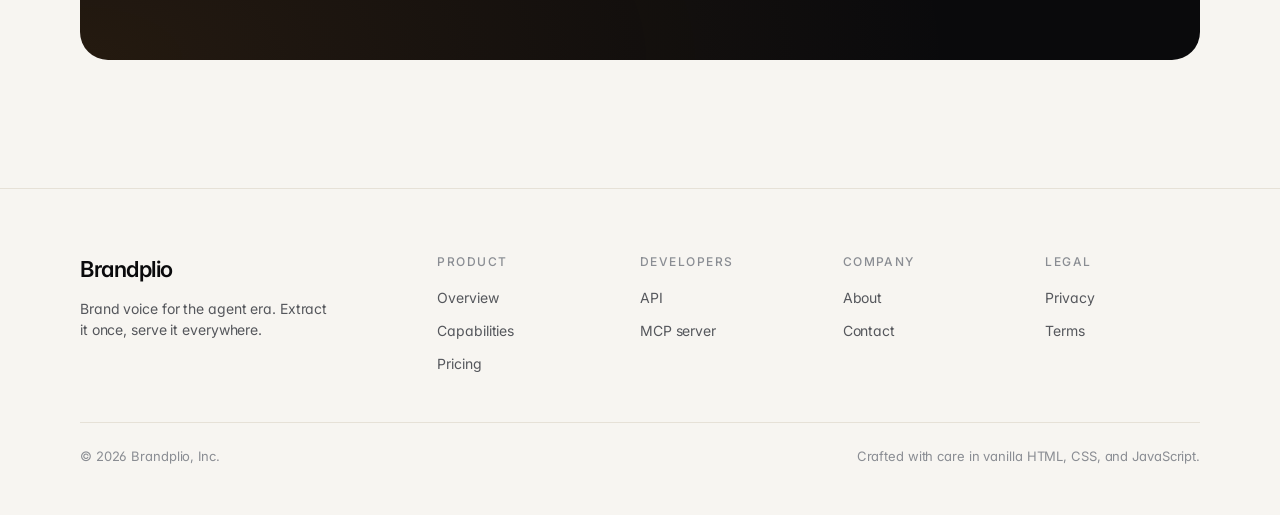
==== commit a1c2fc00: "Update pricing details in index.html" ====
--- a/index.html
+++ b/index.html
@@ -656,7 +656,7 @@
 
         <article class="tier">
           <h3 class="tier__name">Starter</h3>
-          <div class="tier__price">Starting at $49<small>&nbsp;/ mo</small></div>
+          <div class="tier__price">$49<small>&nbsp;/ mo</small></div>
           <p class="tier__desc">For an individual brand or freelancer who wants AI-ready context, not another doc to maintain.</p>
           <ul class="tier__list">
             <li>1 brand</li>
@@ -670,13 +670,13 @@
         <article class="tier tier--featured">
           <span class="tier__badge">Most popular</span>
           <h3 class="tier__name">Growth</h3>
-          <div class="tier__price">Starting at $399<small>&nbsp;/ mo</small></div>
-          <p class="tier__desc">For agencies and scaling teams. Everything in Starter, plus multi-brand and team controls.</p>
+          <div class="tier__price">$299<small>&nbsp;/ mo</small></div>
+          <p class="tier__desc">For agencies and scaling teams. <!--Everything in Starter, plus multi-brand and team controls.--></p>
           <ul class="tier__list">
             <li>Up to 10 brands</li>
             <li>100,000 requests / mo</li>
-            <li>Role-based permissions</li>
-            <li>Context-filtering rules</li>
+            <!--<li>Role-based permissions</li>
+            <li>Context-filtering rules</li>-->
           </ul>
           <a href="https://app.brandplio.com/" class="btn btn--accent" style="margin-top:auto;" target="_blank" rel="noopener">Get started</a>
         </article>
@@ -693,7 +693,7 @@
         <p class="lede">Bring your own key, analyze your site, and see your brand extracted in minutes.</p>
         <div class="cta-band__actions">
           <a href="https://app.brandplio.com/" class="btn btn--primary btn--lg" target="_blank" rel="noopener">Get started</a>
-          <a href="#" class="btn btn--ghost btn--lg">Book a demo</a>
+          <a href="mailto:demos@brandplio.com?subject=Brandplio%20demo%20request" class="btn btn--ghost btn--lg">Book a demo</a>
         </div>
       </div>
     </div>
@@ -731,7 +731,7 @@
         <h4>Company</h4>
         <ul>
           <li><a href="about/">About</a></li>
-          <li><a href="#">Contact</a></li>
+          <li><a href="mailto:hello@brandplio.com">Contact</a></li>
         </ul>
       </div>
 
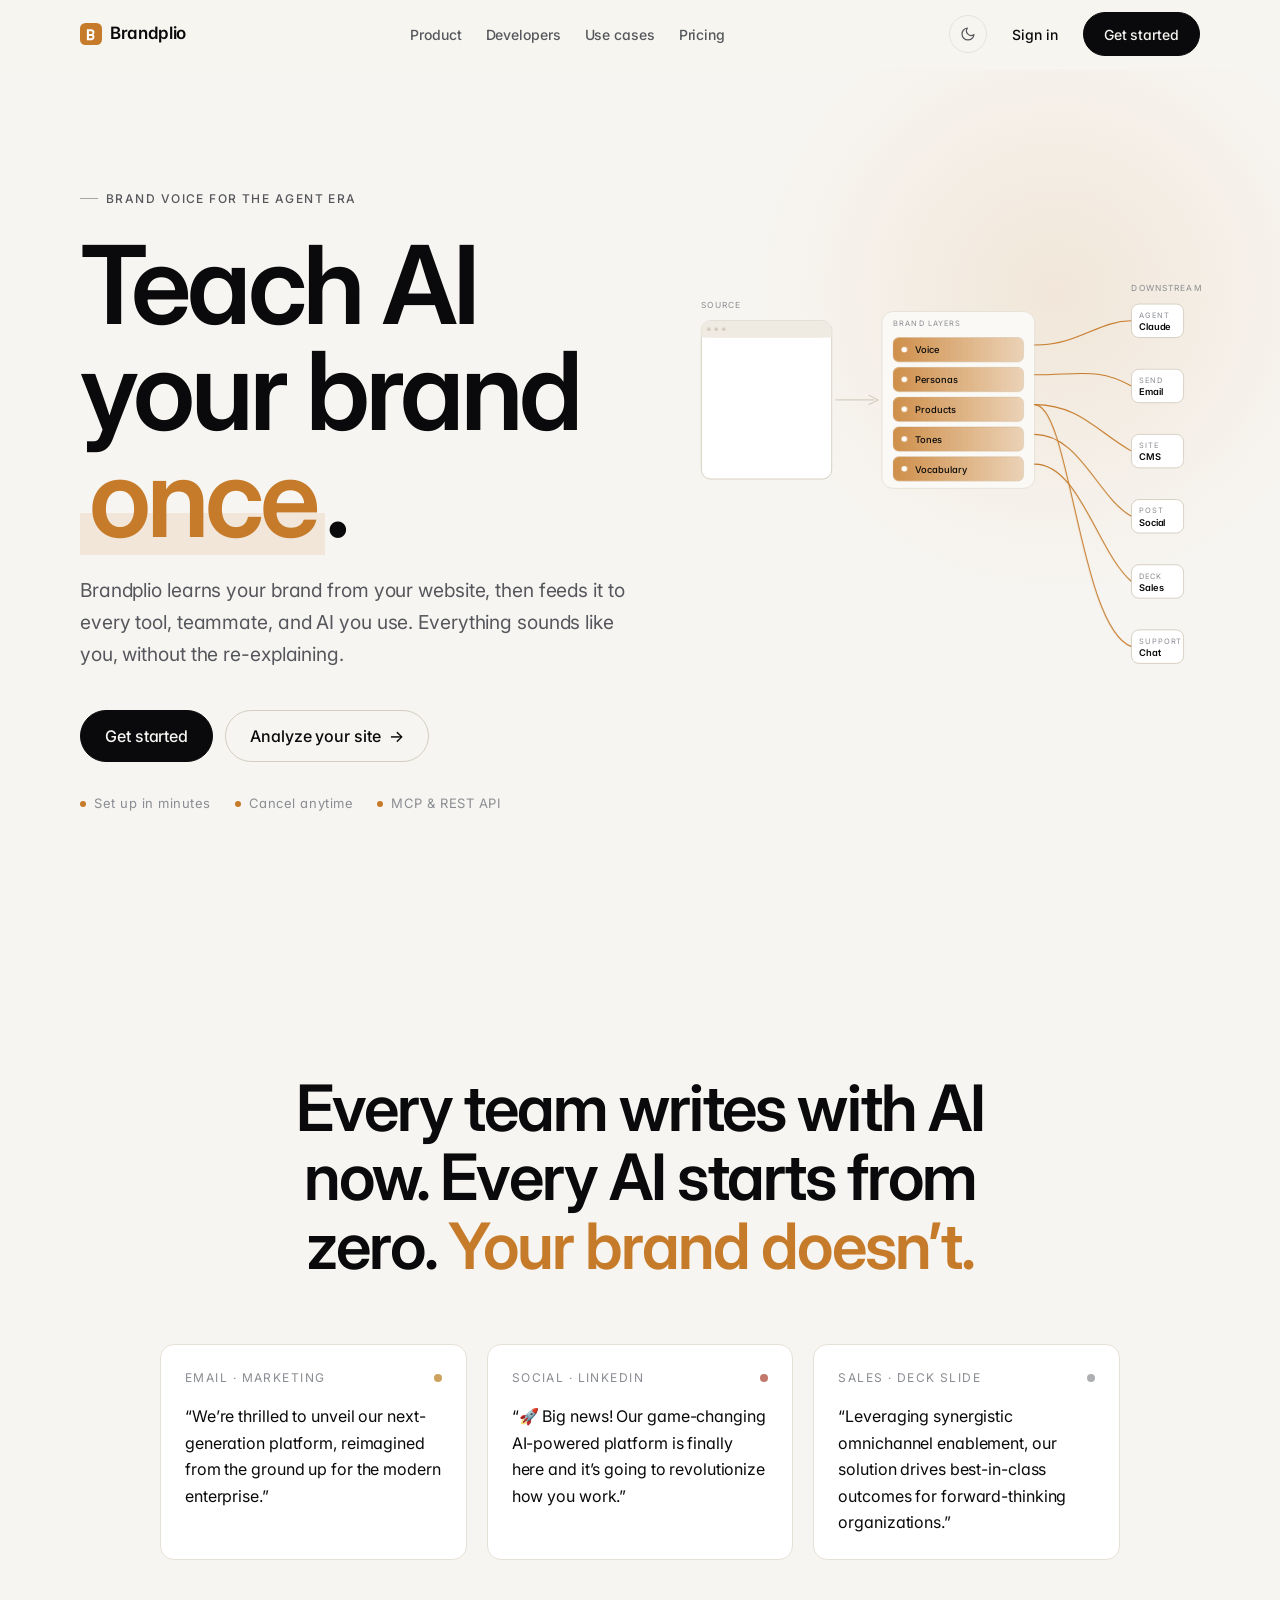
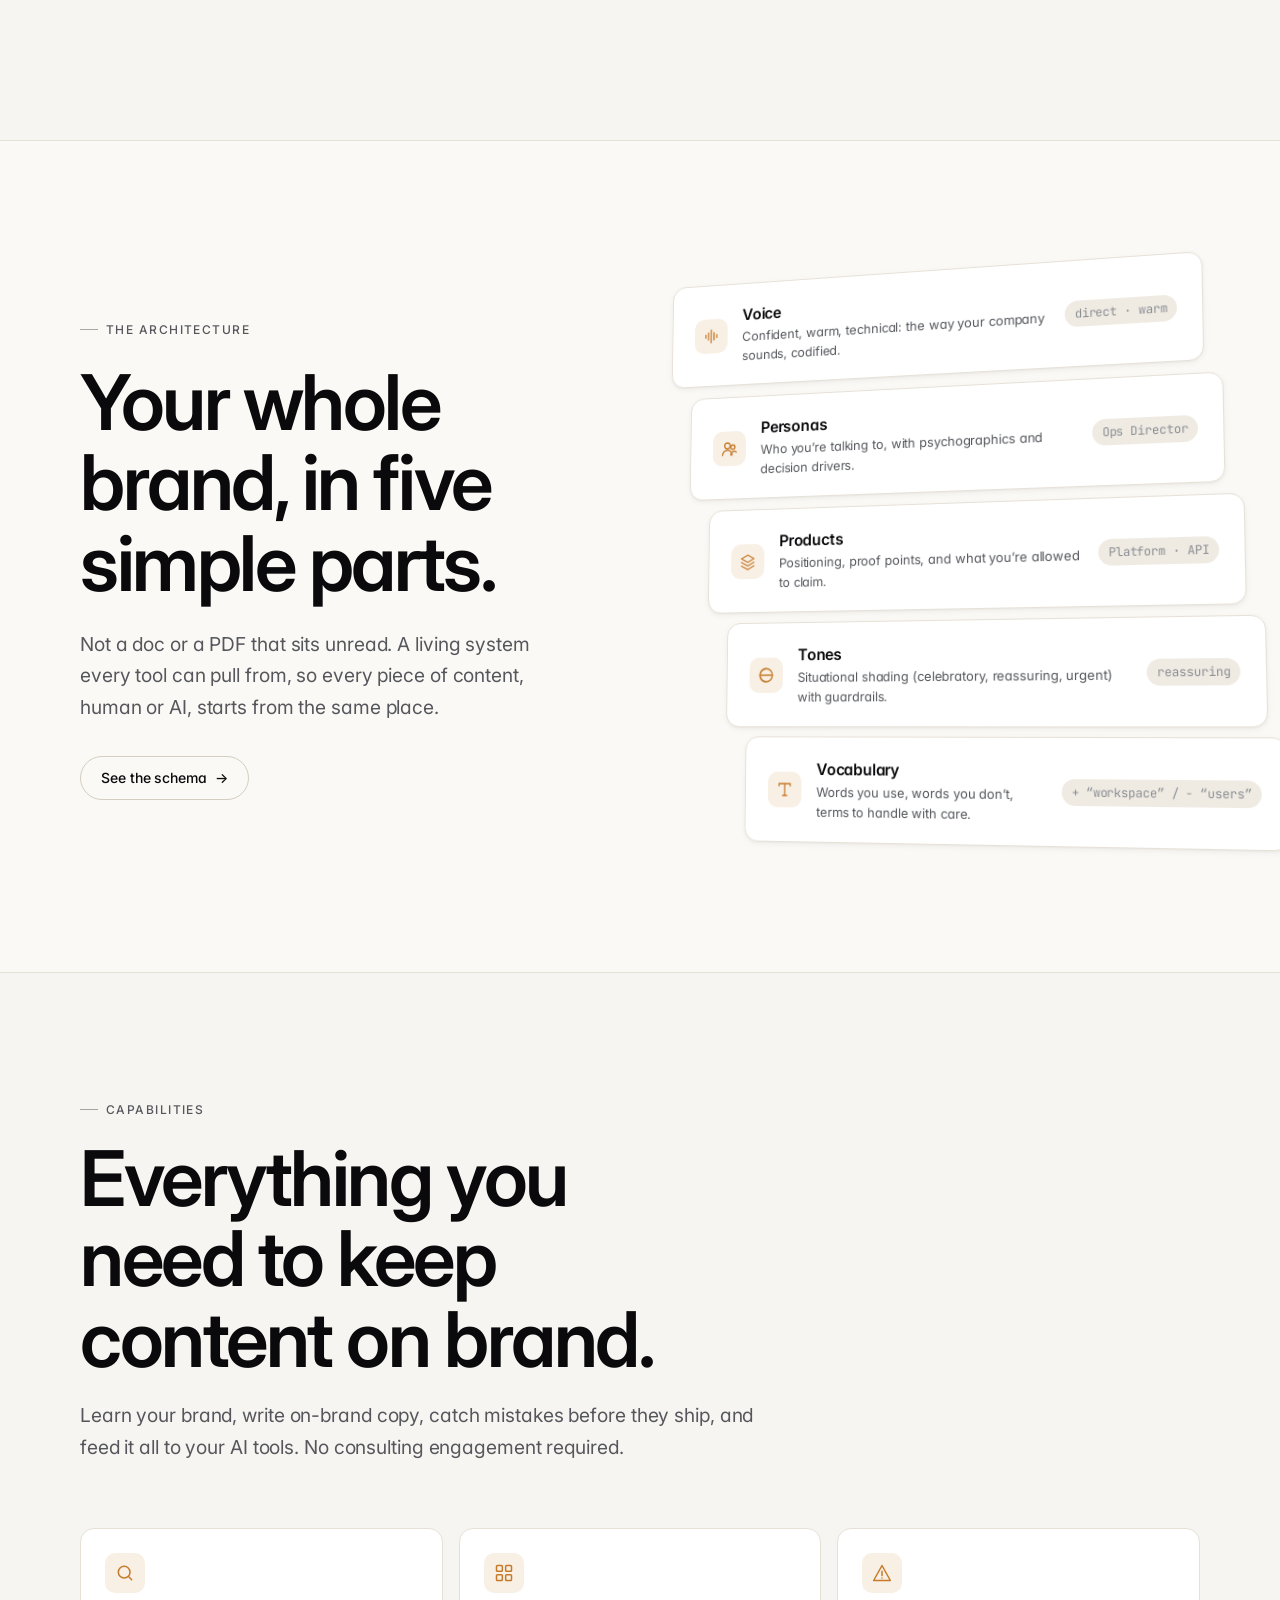
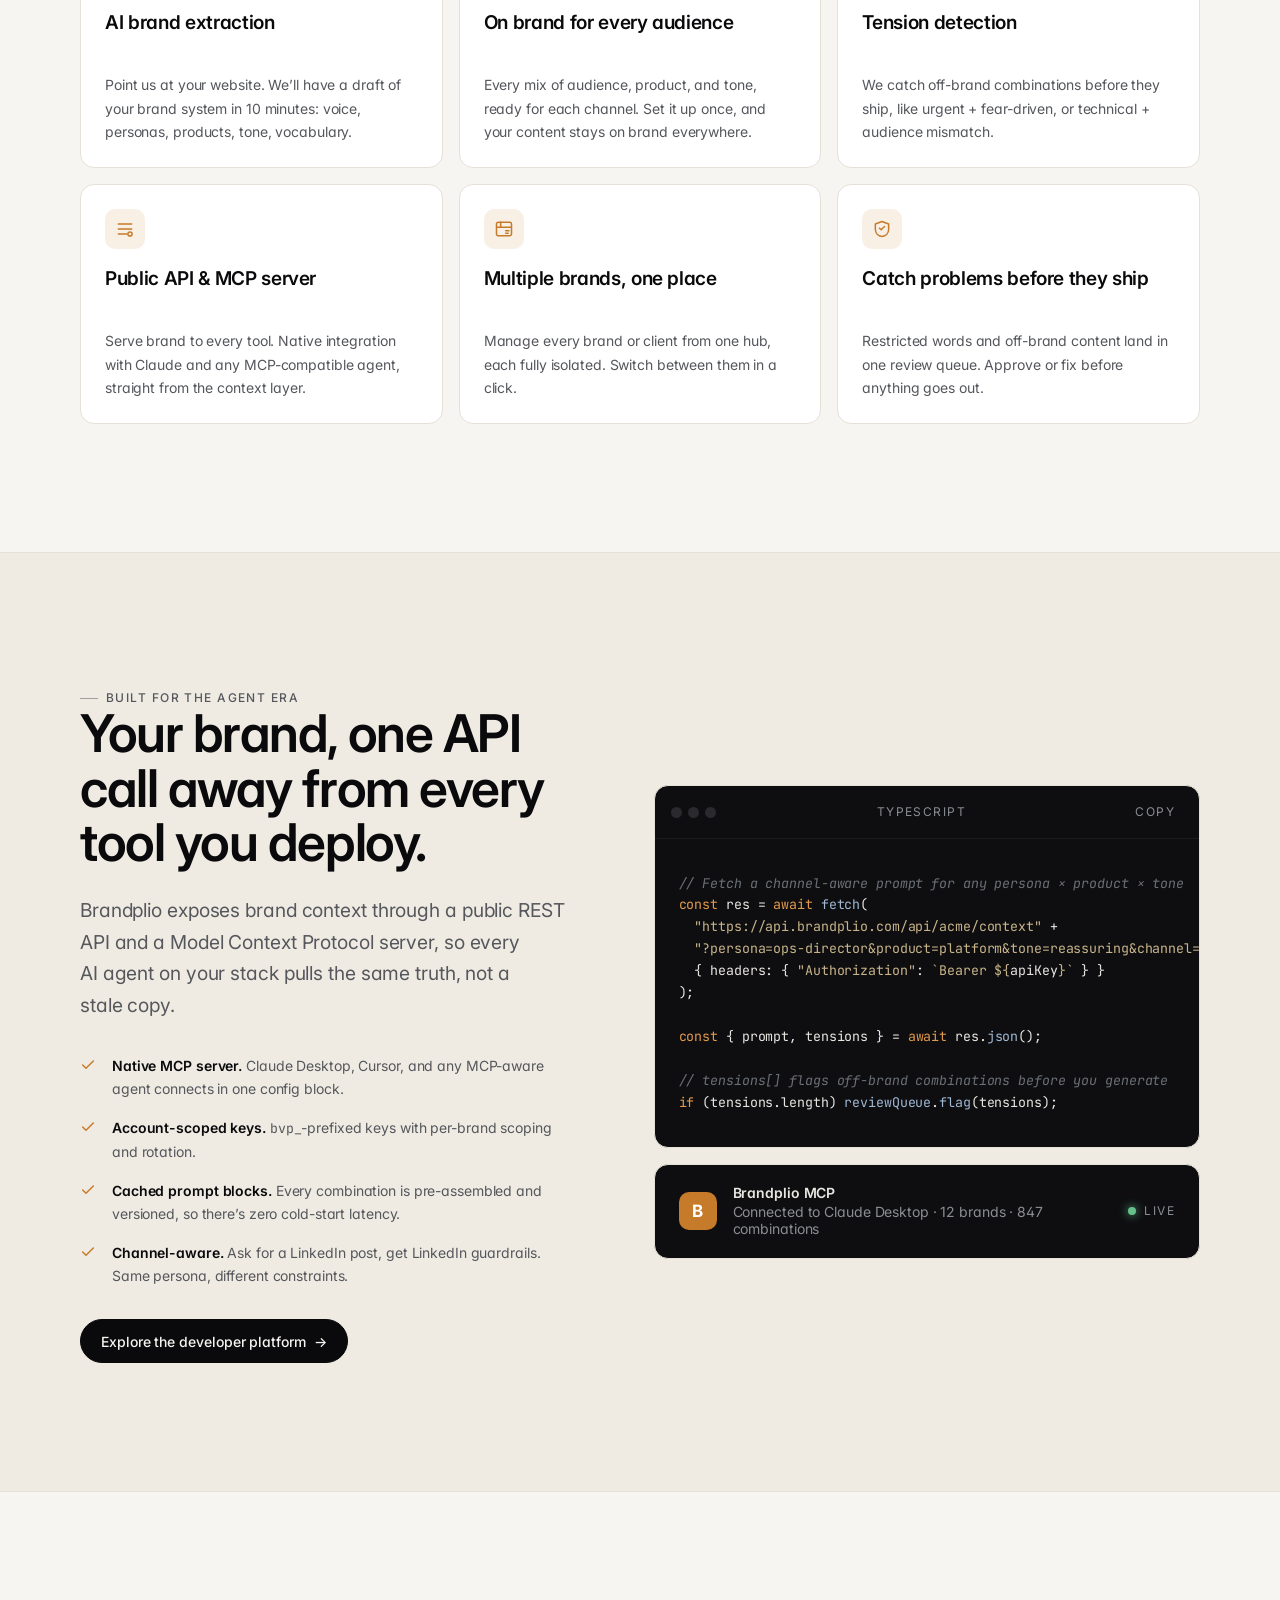
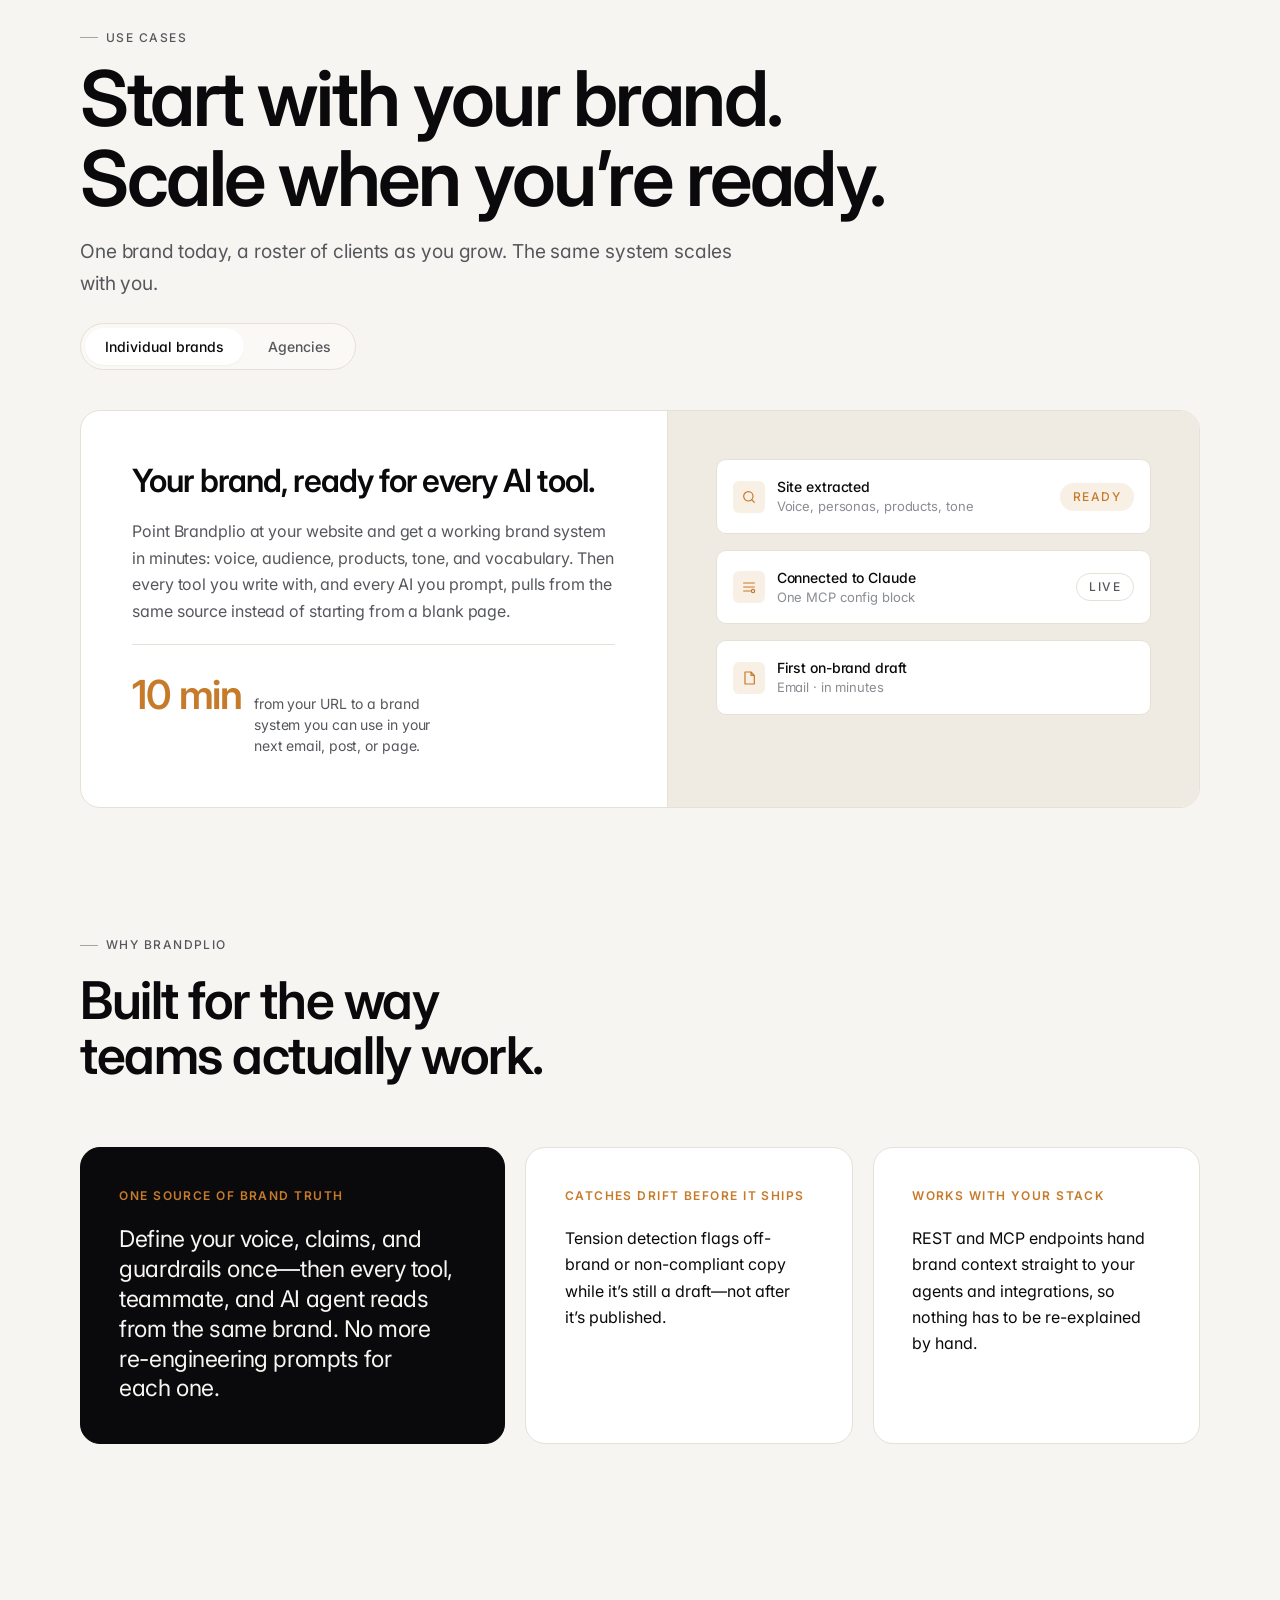
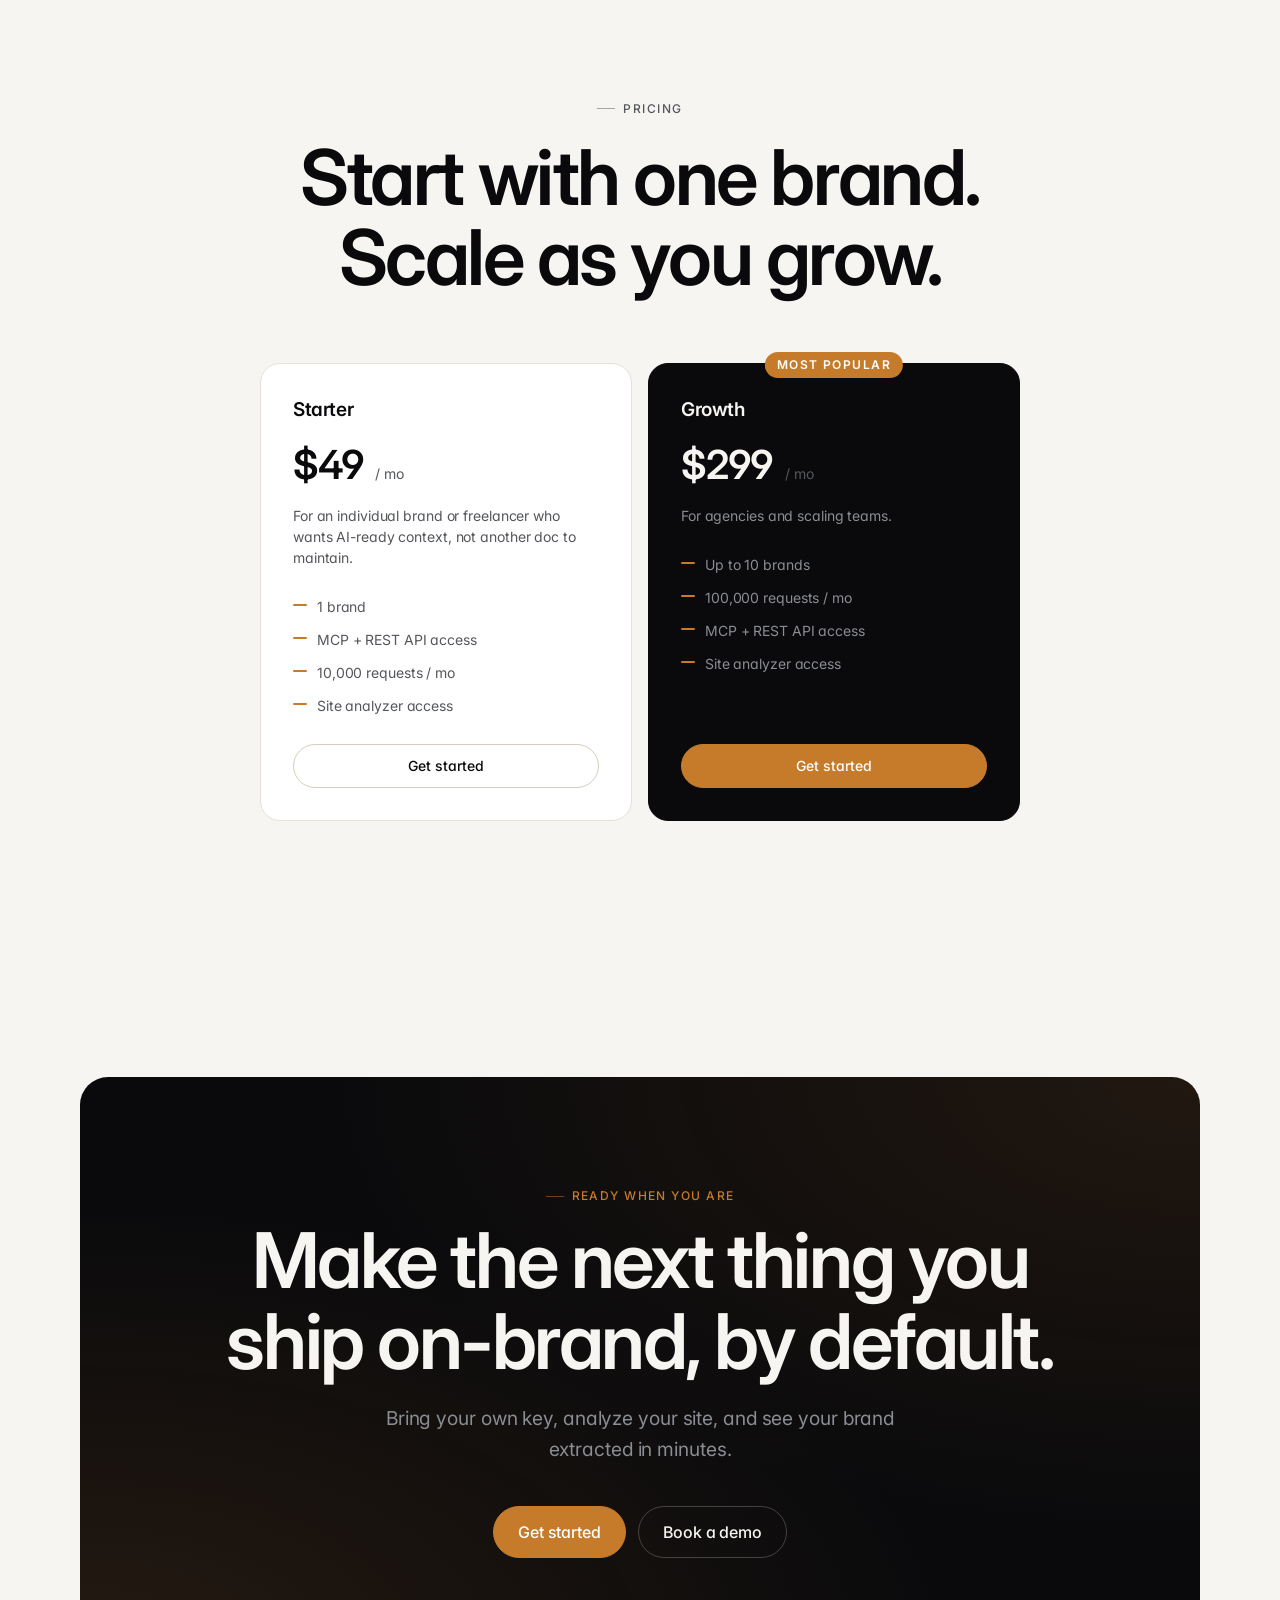
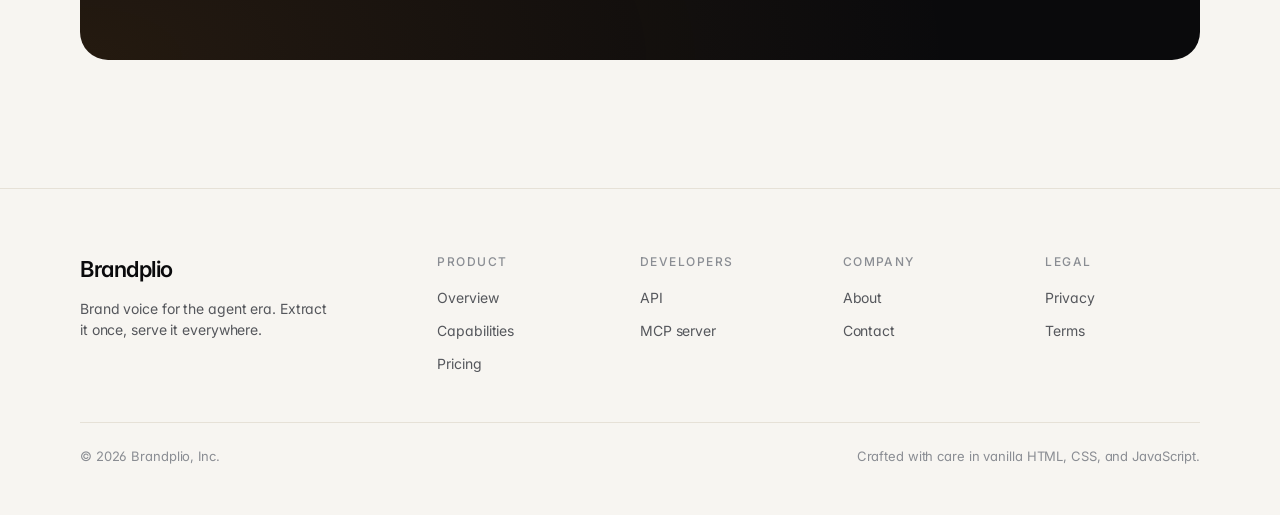
==== commit 870dbb19: "Modify site analyzer access text in index.html Updated list items for site analyzer access in pricin" ====
--- a/index.html
+++ b/index.html
@@ -662,7 +662,7 @@
             <li>1 brand</li>
             <li>MCP + REST API access</li>
             <li>10,000 requests / mo</li>
-            <li>Site analyzer included</li>
+            <li>Site analyzer access</li>
           </ul>
           <a href="https://app.brandplio.com/" class="btn btn--ghost" style="margin-top:auto;" target="_blank" rel="noopener">Get started</a>
         </article>
@@ -675,6 +675,8 @@
           <ul class="tier__list">
             <li>Up to 10 brands</li>
             <li>100,000 requests / mo</li>
+            <li>MCP + REST API access</li>
+            <li>Site analyzer access</li>
             <!--<li>Role-based permissions</li>
             <li>Context-filtering rules</li>-->
           </ul>
